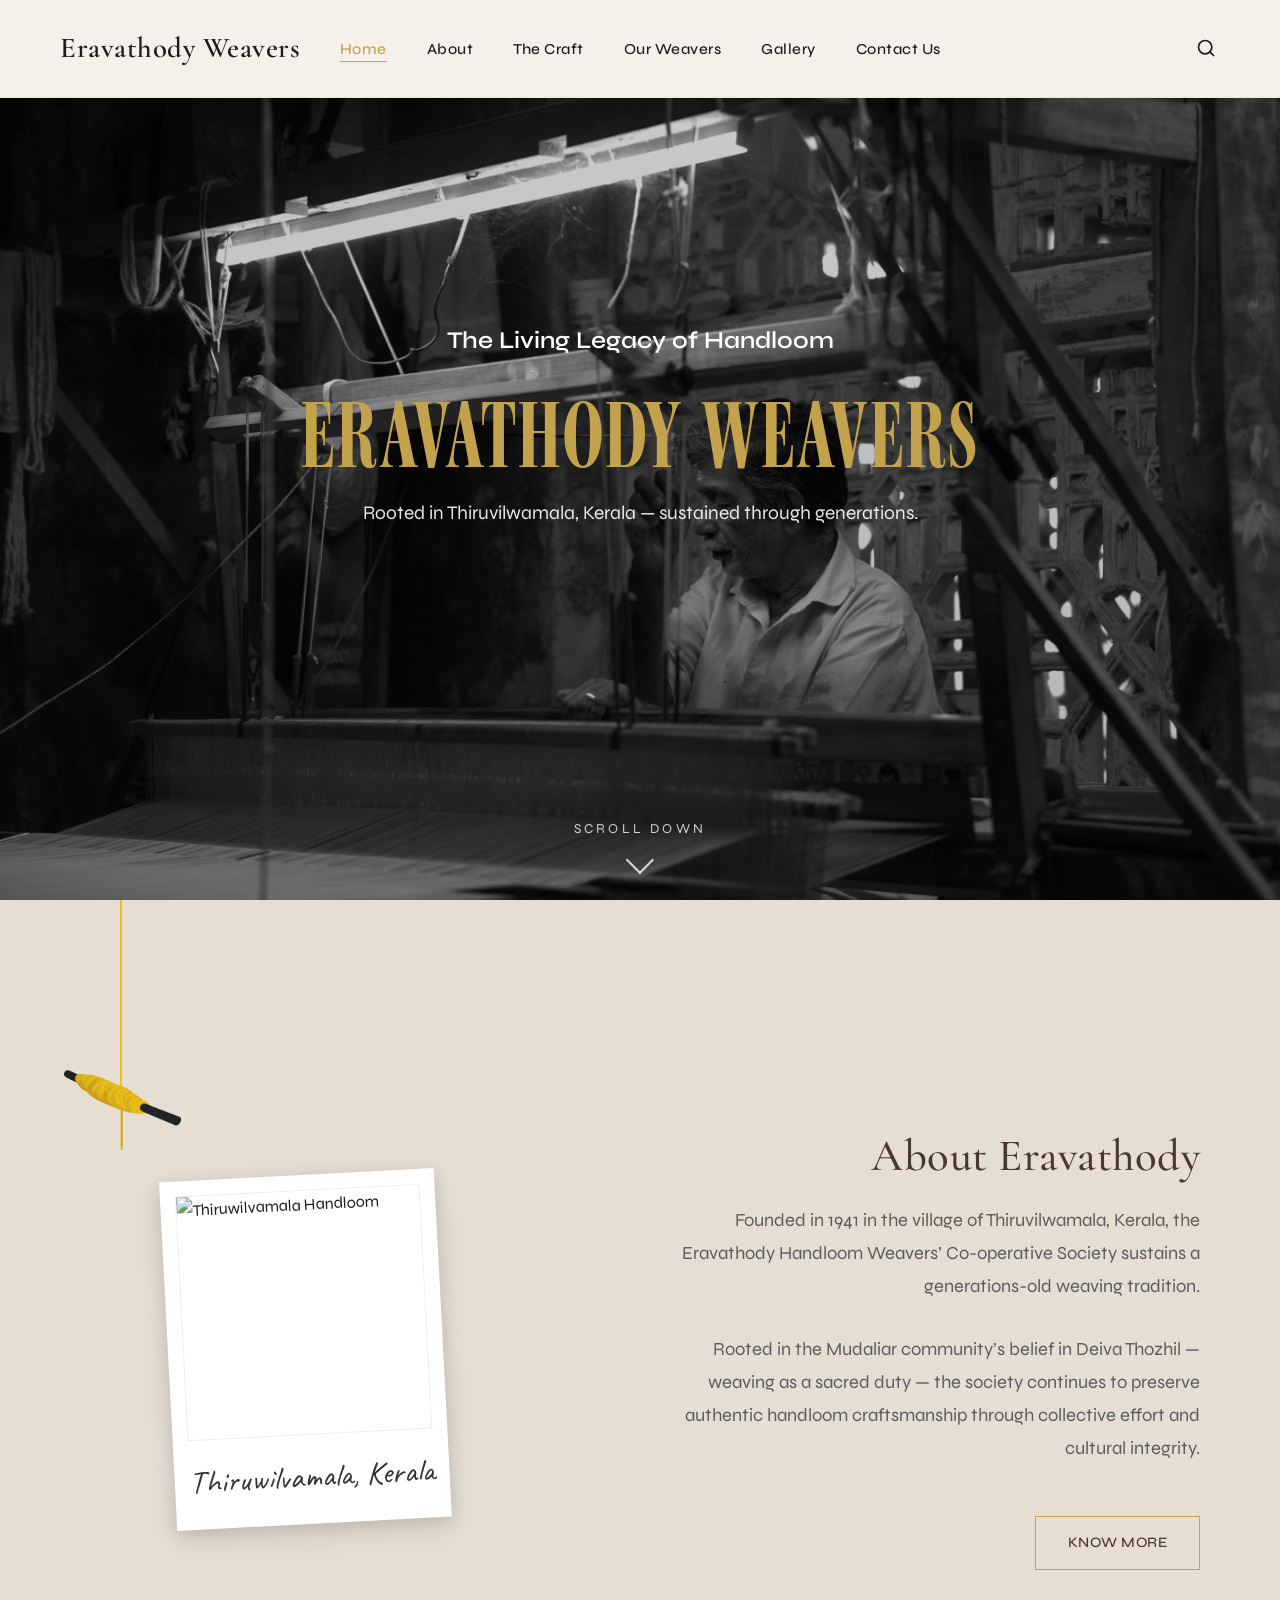
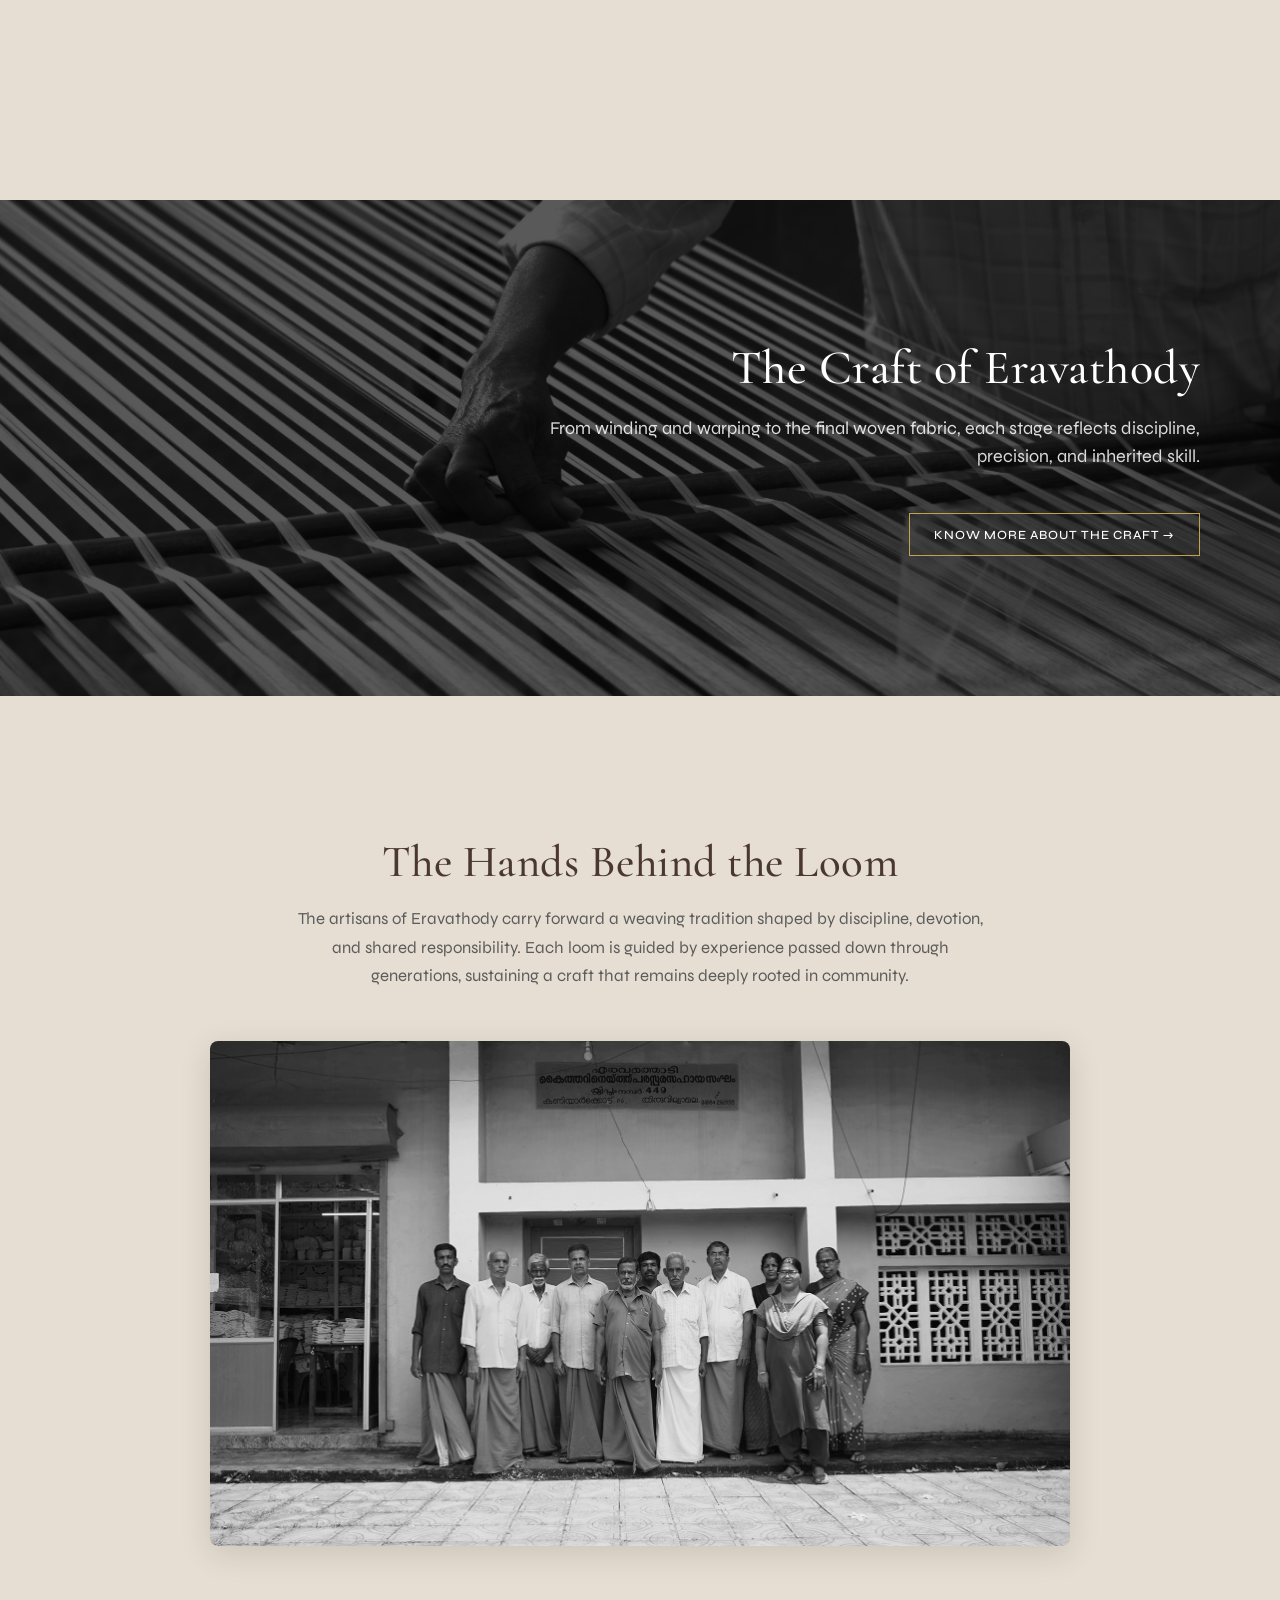
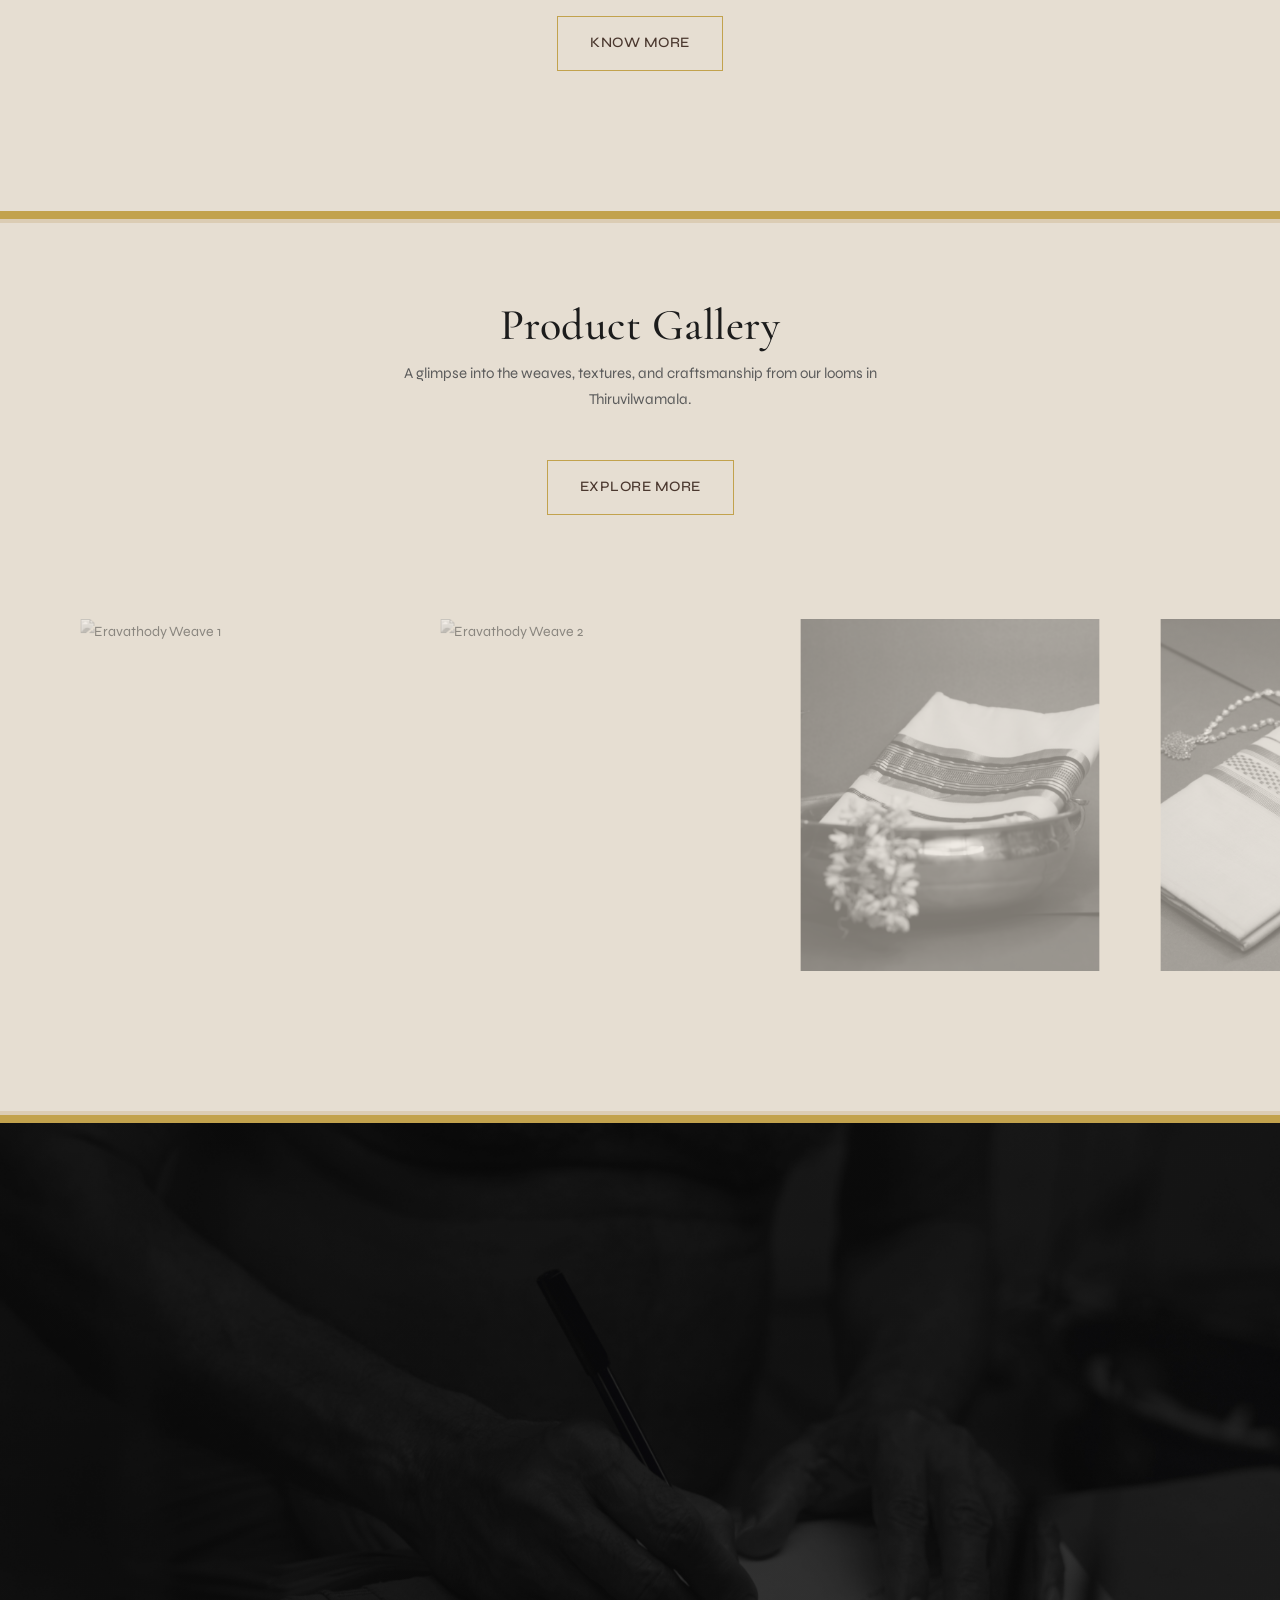
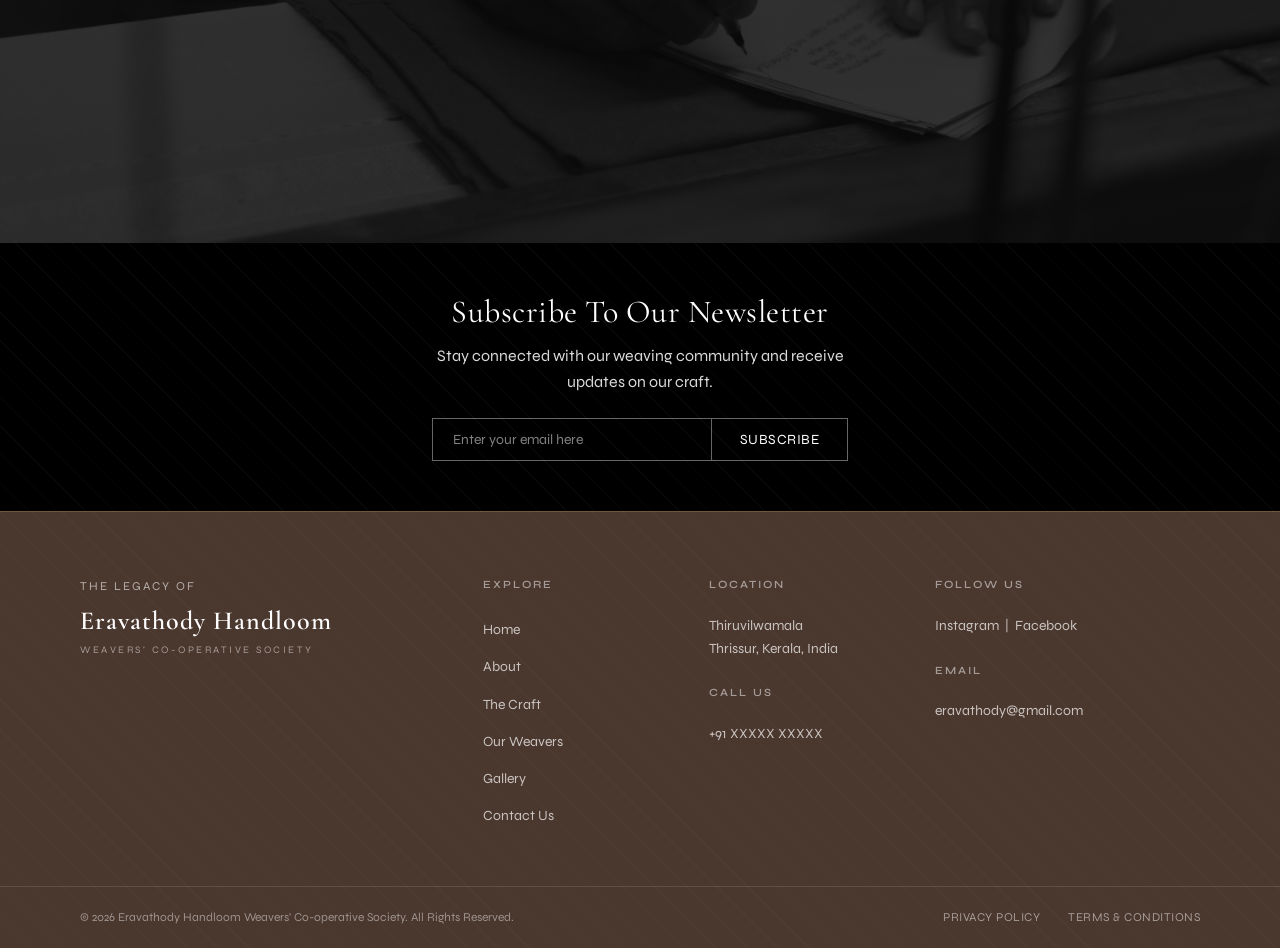
==== index.html @ 54dd76b6 "Initialize project" ====
<!DOCTYPE html>
<html lang="en">

<head>
    <meta charset="UTF-8">
    <meta name="viewport" content="width=device-width, initial-scale=1.0">
    <title>Eravathody Handloom Weavers - Kerala</title>
    <link rel="icon" type="image/x-icon" href="Asset 1.ico">
    <!-- Google Fonts for Editorial Aesthetic -->
    <link rel="preconnect" href="https://fonts.googleapis.com">
    <link rel="preconnect" href="https://fonts.gstatic.com" crossorigin>
    <link
        href="https://fonts.googleapis.com/css2?family=Caveat:wght@400..700&family=Cormorant+Garamond:ital,wght@0,500;0,600;1,500&family=Syne:wght@400;500;600&display=swap"
        rel="stylesheet">

    <!-- Swiper CSS -->
    <link rel="stylesheet" href="https://cdn.jsdelivr.net/npm/swiper@11/swiper-bundle.min.css" />

    <!-- Link external CSS -->
    <link rel="stylesheet" href="style.css">
</head>

<body>

    <!-- Navigation Bar -->
    <header class="header">
        <!-- Navigation Bar click logo to home page -->
        <div class="logo">
            <a href="#home">Eravathody Weavers</a>
        </div>
        <!-- Navigation Bar links -->
        <nav class="nav-menu">
            <ul class="nav-links">
                <li><a href="#home" class="active">Home</a></li>
                <li><a href="#about">About</a></li>
                <li><a href="#craft">The Craft</a></li>
                <li><a href="#weavers">Our Weavers</a></li>
                <li><a href="#gallery">Gallery</a></li>
                <li><a href="#contact">Contact Us</a></li>
            </ul>
        </nav>
        <div class="header__search">
            <div class="header__search-bar">
                <input type="text" class="header__search-input" placeholder="Search...">
            </div>
            <button class="search-toggle" aria-label="Toggle Search">
                <svg xmlns="http://www.w3.org/2000/svg" width="20" height="20" viewBox="0 0 24 24" fill="none"
                    stroke="currentColor" stroke-width="2" stroke-linecap="round" stroke-linejoin="round">
                    <circle cx="11" cy="11" r="8"></circle>
                    <line x1="21" y1="21" x2="16.65" y2="16.65"></line>
                </svg>
            </button>
        </div>
    </header>

    <main>
        <!-- Hero Banner: Brand Introduction and Core Identity -->
        <section id="home" class="hero section-padding">
            <div class="container fade-in">
                <div class="hero__text text-center">
                    <p class="hero__subtitle">The Living Legacy of Handloom</p>
                    <h1 class="hero__title">ERAVATHODY WEAVERS</h1>
                    <p class="hero__description">Rooted in Thiruvilwamala, Kerala — sustained through generations.</p>
                </div>
            </div>
            <div class="hero__swipe-indicator">
                <span class="hero__swipe-text">SCROLL DOWN</span>
                <div class="hero__swipe-arrow"></div>
            </div>
        </section>

        <!-- About Us Section -->
        <section id="about" class="about section-padding bg-light">
            <!-- Top corner decorative element -->
            <div class="about__decorative">
                <img src="gold.png" alt="Decorative element">
            </div>
            <!-- Polaroid image -->
            <div class="container fade-in about__grid">
                <div class="about__image-column">
                    <div class="about__polaroid">
                        <img src="pic2.jpg" alt="Thiruwilvamala Handloom">
                        <p class="about__polaroid-caption">Thiruwilvamala, Kerala</p>
                    </div>
                </div>
                <!-- About text -->
                <div class="about__text-column">
                    <h2>About Eravathody</h2>
                    <p class="about__description">
                        Founded in 1941 in the village of Thiruvilwamala, Kerala, the Eravathody Handloom Weavers’
                        Co-operative Society sustains a generations-old weaving tradition.
                    </p>
                    <p class="about__description">
                        Rooted in the Mudaliar community’s belief in Deiva Thozhil — weaving as a sacred duty — the
                        society
                        continues to preserve authentic handloom craftsmanship through collective effort and cultural
                        integrity.
                    </p>
                    <a href="#about-more" class="btn btn-outline">Know More</a>
                </div>
            </div>
        </section>

        <!-- ===== Know more about the craft ===== -->
        <section class="craft-banner section-padding">
            <div class="craft-banner-overlay"></div>
            <div class="container fade-in">
                <div class="craft-banner-content">
                    <h2 class="craft-banner-title">The Craft of Eravathody</h2>
                    <p class="craft-banner-desc">
                        From winding and warping to the final woven fabric, each stage reflects discipline, precision,
                        and inherited skill.
                    </p>
                    <!--Button-->
                    <a href="#craft" class="btn btn-outline craft-banner-btn">Know More About the Craft &rarr;</a>
                </div>
            </div>
        </section>

        <!-- Meet the Artisans -->
        <section id="weavers" class="artisan-section section-padding">
            <div class="container fade-in text-center">
                <h2 class="artisan-title">The Hands Behind the Loom</h2>
                <p class="artisan-subtext">The artisans of Eravathody carry forward a weaving tradition shaped by
                    discipline, devotion, and shared responsibility.
                    Each loom is guided by experience passed down through generations, sustaining a craft that remains
                    deeply rooted in community.</p>
                <div class="artisan-photo-wrapper">
                    <img src="eravathody gang.png" alt="Eravathody Weavers Group" class="artisan-photo">
                </div>
                <a href="#weavers-page" class="btn btn-outline artisan-btn">Know More</a>
            </div>
        </section>

        <!-- ===== PRODUCT GALLERY SECTION ===== -->
        <section class="gallery">
            <div class="gallery__header">
                <h2 class="gallery__heading">Product Gallery</h2>
                <p class="gallery__subheading">A glimpse into the weaves, textures, and craftsmanship from our looms in
                    Thiruvilwamala.</p>
                <a href="#" class="btn btn-outline gallery__explore-btn">Explore More</a>
            </div>
            <!-- Images list -->
            <div class="gallery__track" id="galleryTrack">
                <div class="gallery__item">
                    <img src="untitled folder/DSC00782.jpg" alt="Eravathody Weave 1">
                </div>
                <div class="gallery__item">
                    <img src="untitled folder/DSC00786.jpg" alt="Eravathody Weave 2">
                </div>
                <div class="gallery__item">
                    <img src="untitled folder/DSC02269.jpg" alt="Eravathody Weave 3">
                </div>
                <div class="gallery__item">
                    <img src="untitled folder/DSC02353.jpg" alt="Eravathody Weave 4">
                </div>
                <div class="gallery__item">
                    <img src="untitled folder/DSC02393.jpg" alt="Eravathody Weave 5">
                </div>
                <div class="gallery__item">
                    <img src="untitled folder/DSC02912.jpg" alt="Eravathody Weave 6">
                </div>
                <div class="gallery__item">
                    <img src="untitled folder/DSC02944.jpg" alt="Eravathody Weave 7">
                </div>
                <div class="gallery__item">
                    <img src="untitled folder/DSC03002.jpg" alt="Eravathody Weave 8">
                </div>
                <div class="gallery__item">
                    <img src="untitled folder/_MG_9878.jpg" alt="Eravathody Weave 9">
                </div>
                <div class="gallery__item">
                    <img src="untitled folder/_MG_9883.jpg" alt="Eravathody Weave 10">
                </div>
                <div class="gallery__item">
                    <img src="untitled folder/_MG_9919.jpg" alt="Eravathody Weave 11">
                </div>
            </div>
        </section>

        <!-- Main Contact Information Banner -->
        <section id="contact" class="contact-banner">
            <div class="contact-banner__content fade-in">
                <h2 class="contact-banner__heading">Write to Us</h2>
                <div class="contact-banner__info">
                    <h4 class="small-uppercase">Visit Us</h4>
                    <p class="contact-banner__label"><strong>Office Address</strong></p>
                    <p class="contact-banner__text">Eravathody Handloom Weavers Co-operative Society
                        Ltd.,<br>Thiruvilwamala,
                        Thrissur District, Kerala, India</p>
                    <p class="contact-banner__label"><strong>Office Time</strong></p>
                    <p class="contact-banner__text">Monday – Saturday 9am – 5pm, Sunday Closed</p>
                </div>
                <!--Button-->
                <button id="openContactModel" class="btn btn-outline"
                    style="color: #fff; border-color: var(--accent-gold); margin-top: 20px;">Contact Us</button>
            </div>
        </section>

        <!-- Newsletter Subscription Area -->
        <section class="newsletter">
            <div class="newsletter__content">
                <h2 class="newsletter__title">Subscribe To Our Newsletter</h2>
                <p class="newsletter__desc">Stay connected with our weaving community and receive updates on our craft.
                </p>
                <div class="newsletter__form">
                    <input type="email" class="newsletter__input" placeholder="Enter your email here">
                    <button class="newsletter__btn">Subscribe</button>
                </div>
            </div>
        </section>

        <!-- Contact Us when button is clicked -->
        <div id="contactModel" class="model">
            <div class="model__content">
                <button id="closeContactModel" class="model__close-btn" aria-label="Close model">&times;</button>
                <div class="model__card contact-form-card">
                    <h3 class="contact-form-card__heading">Write to Us</h3>

                    <!--Form-->
                    <form class="form">

                        <!-- User Inputs: First, Middle, and Last Name -->
                        <div class="form__row form__row--three-col">
                            <div class="form__group">
                                <input type="text" id="firstName" placeholder="First Name" required
                                    oninput="this.value=this.value.toUpperCase()">
                            </div>
                            <div class="form__group">
                                <input type="text" id="middleName" placeholder="Middle Name"
                                    oninput="this.value=this.value.toUpperCase()">
                            </div>
                            <div class="form__group">
                                <input type="text" id="lastName" placeholder="Last Name" required
                                    oninput="this.value=this.value.toUpperCase()">
                            </div>
                        </div>

                        <!-- User Contact Details: Telephone and Email Verification -->
                        <div class="form__row form__row--two-col">
                            <div class="form__group">
                                <input type="tel" id="phone" placeholder="Contact Number" maxlength="10"
                                    pattern="[0-9]{10}" inputmode="numeric"
                                    oninput="this.value=this.value.replace(/[^0-9]/g,'').slice(0,10)">
                            </div>
                            <div class="form__group">
                                <input type="email" id="email" placeholder="Email ID" required>
                            </div>
                        </div>

                        <!-- Gender Selection -->
                        <div class="form__row form__row--two-col">
                            <div class="form__group">
                                <select id="gender" class="form__select">
                                    <option value="" disabled selected>Gender (optional)</option>
                                    <option value="male">Male</option>
                                    <option value="female">Female</option>
                                    <option value="other">Other</option>
                                    <option value="prefer-not">Prefer not to say</option>
                                </select>
                            </div>
                            <!-- Regional District -->
                            <div class="form__group">
                                <select id="state" class="form__select" required>
                                    <option value="" disabled selected>District</option>
                                    <option>Thiruvananthapuram</option>
                                    <option>Kollam</option>
                                    <option>Pathanamthitta</option>
                                    <option>Alappuzha</option>
                                    <option>Kottayam</option>
                                    <option>Idukki</option>
                                    <option>Ernakulam</option>
                                    <option>Thrissur</option>
                                    <option>Palakkad</option>
                                    <option>Malappuram</option>
                                    <option>Kozhikode</option>
                                    <option>Wayanad</option>
                                    <option>Kannur</option>
                                    <option>Kasaragod</option>
                                </select>
                            </div>
                        </div>

                        <!-- User Date of Birth Input -->
                        <div class="form__row">
                            <div class="form__group form__group--full-width">
                                <input type="date" id="dob" class="form__date" placeholder="Date of Birth">
                            </div>
                        </div>

                        <!-- User Inquiry Message Textarea -->
                        <div class="form__row">
                            <div class="form__group form__group--full-width">
                                <textarea id="message" class="form__textarea" placeholder="Type message"
                                    rows="4"></textarea>
                            </div>
                        </div>

                        <!-- Form Submission Action -->
                        <div class="form__row">
                            <button type="submit" class="form__submit-btn">Submit</button>
                        </div>

                    </form>
                </div>
            </div>
        </div>

    </main>

    <!-- Site Footer: Secondary Navigation, Address, and Legal Elements -->
    <footer class="footer">
        <div class="footer__top">
            <!-- Brand Column -->
            <div class="footer__brand">
                <p class="footer__tagline">The Legacy of</p>
                <h2 class="footer__logo">Eravathody Handloom</h2>
                <p class="footer__sub">WEAVERS' CO-OPERATIVE SOCIETY</p>
            </div>

            <!-- Explore Column -->
            <div class="footer__column">
                <h4 class="footer__title">Explore</h4>
                <ul class="footer__links">
                    <li><a href="#">Home</a></li>
                    <li><a href="#about">About</a></li>
                    <li><a href="#craft">The Craft</a></li>
                    <li><a href="#weavers">Our Weavers</a></li>
                    <li><a href="#">Gallery</a></li>
                    <li><a href="#contact">Contact Us</a></li>
                </ul>
            </div>

            <!-- Location Column -->
            <div class="footer__column">
                <h4 class="footer__title">Location</h4>
                <p class="footer__text">Thiruvilwamala<br>Thrissur, Kerala, India</p>

                <h4 class="footer__title" style="margin-top: 24px;">Call Us</h4>
                <p class="footer__text">+91 XXXXX XXXXX</p>
            </div>

            <!-- Follow / Email Column -->
            <div class="footer__column">
                <h4 class="footer__title">Follow Us</h4>
                <p class="footer__text">Instagram &nbsp;|&nbsp; Facebook</p>

                <h4 class="footer__title" style="margin-top: 24px;">Email</h4>
                <p class="footer__text">eravathody@gmail.com</p>
            </div>
        </div>

        <!-- Bottom Bar -->
        <div class="footer__bottom">
            <p class="footer__copy">&copy; 2026 Eravathody Handloom Weavers' Co-operative Society. All Rights Reserved.
            </p>
            <div class="footer__bottom-links">
                <a href="#">Privacy Policy</a>
                <a href="#">Terms &amp; Conditions</a>
            </div>
        </div>
    </footer>

    <!-- Link external JS -->
    <!-- Swiper JS -->
    <script src="https://cdn.jsdelivr.net/npm/swiper@11/swiper-bundle.min.js"></script>

    <!-- Link external JS -->
    <script src="script.js"></script>
</body>

</html>
---- style.css ----
/* 1. CORE VARIABLES & FONTS */
@font-face {
    font-family: 'MenckenStdHead';
    src: url('font1.otf') format('opentype');
    font-weight: bold;
    font-style: normal;
}


* {
    margin: 0;
    padding: 0;
    box-sizing: border-box;
}

/* Default theme */
body {
    background-color: #F4F1EA;
    color: #1C1C1C;
    font-family: 'Syne', sans-serif;
    font-weight: 400;
    line-height: 1.7;
    /* Comfortable reading width */
    -webkit-font-smoothing: antialiased;
}

.container {
    max-width: 1200px;
    margin: 0 auto;
    padding: 0 40px;
}

.section-padding {
    padding: 140px 0;
}

.bg-light {
    background-color: #E6DED2;
}

.text-center {
    text-align: center;
}

/* =========================================
   2. GLOBAL STYLES & TYPOGRAPHY
   ========================================= */
h1,
h2,
h3 {
    font-family: 'Cormorant Garamond', serif;
    color: #1C1C1C;
    font-weight: 500;
    line-height: 1.2;
}

h2 {
    margin-bottom: 30px;
    font-size: 44.8px;
    letter-spacing: 0.5px;
    color: #4A372E;
}

p {
    margin-bottom: 24px;
    font-size: 16.8px;
    color: #5C5C5C;
    max-width: 700px;
    margin-left: auto;
    margin-right: auto;
    font-weight: 400;
}

/* 3. NAVIGATION HEADER (.header) */
.header {
    display: grid;
    grid-template-columns: 1fr auto 1fr;
    align-items: center;
    padding: 24px 60px;
    background-color: #F4F1EA;
    /* FIX THE NAVBAR ON TOP */
    position: fixed;
    top: 0;
    width: 100%;
    z-index: 1000;
    border-bottom: 1px solid rgba(28, 28, 28, 0.05);
    /* Minimal separator instead of shadow */
}

/* Brand Logo Container */
.logo {
    flex: 1;
    display: flex;
    justify-content: flex-start;
}

.logo a {
    text-decoration: none;
    font-family: 'Cormorant Garamond', serif;
    font-size: 28.8px;
    font-weight: 600;
    color: #1C1C1C;
    letter-spacing: 0.5px;
}

/* Navigation Menu Links container */
.nav-menu {
    display: flex;
    justify-content: center;
}

.nav-links {
    list-style: none;
    display: flex;
    gap: 40px;
}

/* Search Container and Interactions */
.header__search {
    display: flex;
    justify-content: flex-end;
    align-items: center;
    gap: 12px;
}

.search-toggle {
    background: none;
    border: none;
    color: #1C1C1C;
    cursor: pointer;
    display: flex;
    align-items: center;
    justify-content: center;
    transition: color 0.3s ease;
    padding: 4px;
}

.search-toggle:hover {
    color: #C2A24D;
}

.header__search-bar {
    width: 0;
    opacity: 0;
    overflow: hidden;
    transition: all 0.3s ease;
    display: flex;
    align-items: center;
}

.header__search-bar.active {
    width: 200px;
    opacity: 1;
}

.header__search-input {
    width: 100%;
    padding: 8px 12px;
    border: none;
    border-bottom: 1px solid #C2A24D;
    background: transparent;
    font-family: 'Syne', sans-serif;
    font-size: 14px;
    color: #1C1C1C;
    outline: none;
}

.header__search-input::placeholder {
    color: #5C5C5C;
    opacity: 0.6;
}

.nav-links a {
    text-decoration: none;
    font-family: 'Syne', sans-serif;
    color: #1C1C1C;
    font-size: 15.2px;
    font-weight: 500;
    letter-spacing: 0.5px;
    transition: color 0.3s ease;
    position: relative;
}

/*WHEN HOVERING THRU THE LINKS THE LINE SHOULD BE IN THE MIDDLE*/
.nav-links a::after {
    content: '';
    position: absolute;
    bottom: -4px;
    left: 0;
    width: 0%;
    height: 1px;
    background-color: #C2A24D;
    transition: width 0.3s ease;
}

/* HOVER THRU LINKS IN NAVBAR CHANGES COLOUR */
.nav-links a:hover,
.nav-links a.active {
    color: #C2A24D;
    /* active highlighting */
}

.nav-links a:hover::after,
.nav-links a.active::after {
    width: 100%;
}

/* 4. HERO BANNER SECTION (#home) */
.hero {
    min-height: 100vh;
    /* Full viewport height */
    display: flex;
    flex-direction: column;
    justify-content: center;
    align-items: center;
    padding-top: 80px;
    /* Account for navbar slightly */
    position: relative;
    background: linear-gradient(rgba(0, 0, 0, 0.2), rgba(0, 0, 0, 0.3)), url('hero.jpg') no-repeat center center/cover;
}

.hero__text {
    width: 100%;
    margin: 0 auto;
    position: relative;
    z-index: 2;
    display: flex;
    flex-direction: column;
    align-items: center;
}

.hero__subtitle {
    font-family: 'Syne', sans-serif;
    font-size: 24px;
    margin-top: 10px;
    margin-bottom: 10px;
    /* Reduced further to pull the title closer */
    color: #ffffff;
    font-weight: 600;
}

.hero__title {
    font-family: 'MenckenStdHead', serif;
    font-size: 96px;
    /* Increased from 4.5rem */
    /* Large imposing text */
    font-weight: bold;
    margin-bottom: 20px;
    line-height: 1.1;
    color: #C2A24D;
    /* Changed from #ffffff */
    text-transform: uppercase;
    letter-spacing: 2px;
}

.hero__description {
    font-family: 'Syne', sans-serif;
    font-size: 19.2px;
    color: rgba(255, 255, 255, 0.9);
    line-height: 1.6;
    max-width: 700px;
    margin: 0 auto;
    font-weight: 400;
}

/* Scroll Cue Indicator Animation */
.hero__swipe-indicator {
    position: absolute;
    bottom: 30px;
    /* Aligned nicely at the bottom */
    left: 50%;
    transform: translateX(-50%);
    display: flex;
    flex-direction: column;
    align-items: center;
    color: #ffffff;
    opacity: 0.8;
    z-index: 10;
    /* Ensure it stays above other things */
    cursor: pointer;
}

.hero__swipe-text {
    font-family: 'Syne', sans-serif;
    font-size: 13.6px;
    letter-spacing: 3.2px;
    margin-bottom: 10px;
    text-transform: uppercase;
}

.hero__swipe-arrow {
    width: 20px;
    height: 20px;
    border-right: 2px solid #ffffff;
    border-bottom: 2px solid #ffffff;
    transform: rotate(45deg);
    animation: bounce 2s infinite;
}

@keyframes bounce {

    0%,
    20%,
    50%,
    80%,
    100% {
        transform: translateY(0) rotate(45deg);
    }

    40% {
        transform: translateY(-10px) rotate(45deg);
    }

    60% {
        transform: translateY(-5px) rotate(45deg);
    }
}

/* 5. ABOUT SECTION (.about) */
.about {
    min-height: 100vh;
    /* Full viewport height */
    /* Full page */
    display: flex;
    justify-content: center;
    align-items: center;
    background-color: #E6DED2;
    /* ensures it looks slightly distinct */
    position: relative;
    overflow: hidden;
    /* To prevent any overflow from absolute elements */
}

/* Aesthetic Floating Asset Layer */
.about__decorative {
    position: absolute;
    top: 0;
    left: 5%;
    /* Slightly right of the far left edge */
    z-index: 5;
}

.about__decorative img {
    height: 250px;
    /* Adjust height based on the image proportion */
    width: auto;
    object-fit: contain;
}

.about__grid {
    display: grid;
    grid-template-columns: 1fr 1fr;
    gap: 60px;
    align-items: center;
}

.about__image-column {
    display: flex;
    justify-content: center;
    position: relative;
    right: 40px;
    /* Shifts the polaroid container to the left */
}

.about__polaroid {
    background: #fff;
    padding: 15px 15px 50px 15px;
    box-shadow: 0 4px 15px rgba(0, 0, 0, 0.1), 0 10px 30px rgba(0, 0, 0, 0.1);
    transform: rotate(-3deg);
    transition: transform 0.3s ease;
    max-width: 400px;
    display: inline-block;
}



.about__polaroid img {
    width: 100%;
    height: auto;
    display: block;
    aspect-ratio: 1/1;
    object-fit: cover;
    border: 1px solid #eee;
}

.about__polaroid-caption {
    font-family: 'Caveat', cursive;
    font-size: 32px;
    color: #333;
    text-align: center;
    margin-top: 15px;
    /* Spacing below image */
    margin-bottom: -30px;
    /* Pull it slightly up towards the bottom padding edge */
}

.about__text-column {
    text-align: right;
    /* Right align the section text */
    display: flex;
    flex-direction: column;
    align-items: flex-end;
    /* right-align children like the button */
}

.about__text-column h2 {
    margin-bottom: 20px;
}

.about__description {
    font-size: 18.4px;
    line-height: 1.8;
    max-width: 1000px;
    margin: 0 0 30px 0;
    /* Removing auto side margins for right alignment */
    color: #5C5C5C;
}

/* 6. CRAFT BANNER SECTION (.craft-banner) */
.craft-banner {
    min-height: 480px;
    height: auto;
    position: relative;
    background: url('banner1.jpg') no-repeat center center / cover;
    display: flex;
    align-items: center;
    justify-content: center;
    overflow: hidden;
}

/* Banner Legibility Overlay Gradient */
.craft-banner-overlay {
    position: absolute;
    top: 0;
    left: 0;
    width: 100%;
    height: 100%;
    background: rgba(0, 0, 0, 0.65);
    /* Darker single-color overlay across the whole banner */
    z-index: 1;
}

.craft-banner .container {
    position: relative;
    z-index: 2;
    width: 100%;
    max-width: 100%;
    /* Removes max-width limit to push fully to the right */
    padding-right: 80px;
    /* Provides breathing room away from the absolute edge */
}

.craft-banner-content {
    max-width: 700px;
    margin-left: auto;
    margin-right: 0;
    text-align: right;
}

.craft-banner-title {
    font-family: 'Cormorant Garamond', serif;
    font-size: 48px;
    color: #ffffff;
    margin-bottom: 16px;
    font-weight: 500;
}

.craft-banner-desc {
    font-family: 'Syne', sans-serif;
    font-size: 18px;
    color: rgba(255, 255, 255, 0.85);
    line-height: 1.6;
    margin-bottom: 32px;
    font-weight: 400;
}

.btn.craft-banner-btn {
    border: 1px solid #C2A24D;
    color: #ffffff;
    padding: 10px 24px;
    font-size: 12.5px;
    letter-spacing: 0.8px;
    margin-top: 10px;
}

.btn.craft-banner-btn:hover {
    background-color: #C2A24D;
    color: #000000;
}

/* button; Know more about craft */
.btn {
    display: inline-block;
    padding: 14px 32px;
    background-color: #4A372E;
    color: #F4F1EA;
    font-family: 'Syne', sans-serif;
    font-weight: 500;
    font-size: 14.4px;
    /* 0.9rem */
    letter-spacing: 0.5px;
    text-transform: uppercase;
    text-decoration: none;
    border: 1px solid #4A372E;
    transition: all 0.3s ease;
    cursor: pointer;
    margin-top: 20px;
}

.btn:hover {
    background-color: #C2A24D;
    color: #F4F1EA;
    border-color: #C2A24D;
}

.btn-outline {
    background-color: transparent;
    color: #4A372E;
    border: 1px solid #C2A24D;
}

.btn-outline:hover {
    background-color: #C2A24D;
    color: #F4F1EA;
}

/* 7. ARTISAN SHOWCASE SECTION (.artisan-section) */
.artisan-section {
    background-color: #E6DED2;
    display: flex;
    justify-content: center;
    align-items: center;
}

.artisan-section .container {
    display: flex;
    flex-direction: column;
    align-items: center;
    text-align: center;
}

.artisan-title {
    font-family: 'Cormorant Garamond', serif;
    font-size: 44.8px;
    color: #4A372E;
    margin-bottom: 15px;
}

.artisan-subtext {
    font-family: 'Syne', sans-serif;
    font-size: 16.8px;
    color: #5C5C5C;
    margin-bottom: 50px;
}

.artisan-photo-wrapper {
    display: inline-block;
    max-width: 860px;
    width: 100%;
    margin: 0 auto 60px auto;
    overflow: hidden;
    border-radius: 8px;
    box-shadow: 0 8px 32px rgba(0, 0, 0, 0.12);
}

.artisan-photo {
    width: 100%;
    height: auto;
    display: block;
    object-fit: cover;
}

.artisan-btn {
    margin-top: 10px;
}

/* 8. PRODUCT GALLERY SECTION (.gallery) */
.gallery {
    background-color: #E6DED2;
    padding: 80px 0;
    position: relative;
    /* Kasavu: double gold stripe on top and bottom */
    border-top: 8px solid #C2A24D;
    border-bottom: 8px solid #C2A24D;
    box-shadow:
        inset 0 4px 0 0 rgba(185, 148, 90, 0.25),
        inset 0 -4px 0 0 rgba(185, 148, 90, 0.25);
}

.gallery__header {
    width: 100%;
    padding: 0 60px 40px;
    text-align: center;
    display: flex;
    flex-direction: column;
    align-items: center;
}

.gallery__heading {
    font-family: 'Cormorant Garamond', serif;
    font-size: 44px;
    font-weight: 500;
    color: #1C1C1C;
    margin-bottom: 10px;
}

.gallery__subheading {
    font-family: 'Syne', sans-serif;
    font-size: 15px;
    color: #5C5C5C;
    max-width: 480px;
    line-height: 1.7;
    margin-left: auto;
    margin-right: auto;
    text-align: center;
}

.gallery__explore-btn {
    display: inline-block;
    margin-top: 24px;
}

/* Horizontal scrollable track */
.gallery__track {
    display: flex;
    align-items: center;
    gap: 20px;
    overflow-x: scroll;
    cursor: grab;
    padding: 40px 60px;
    /* Hide scrollbar */
    -ms-overflow-style: none;
    scrollbar-width: none;
}

.gallery__track::-webkit-scrollbar {
    display: none;
}

.gallery__track:active {
    cursor: grabbing;
}

/* Individual photo card */
.gallery__item {
    flex: 0 0 340px;
    height: 400px;
    scroll-snap-align: center;
    overflow: hidden;
    filter: grayscale(100%);
    opacity: 0.45;
    transform: scale(0.88);
    transition: filter 0.4s ease, opacity 0.4s ease, transform 0.4s ease;
}

.gallery__item img {
    width: 100%;
    height: 100%;
    object-fit: cover;
    display: block;
    pointer-events: none;
}

/* Hovered item — pops into full colour and full size */
.gallery__item:hover {
    filter: grayscale(0%);
    opacity: 1;
    transform: scale(1);
}

/* 9. NEWSLETTER SUBSCRIPTION (.newsletter) */
.newsletter {
    background-color: #000000;
    /* Black */
    display: flex;
    align-items: center;
    justify-content: center;
    flex-direction: column;
    text-align: center;
    padding: 50px 80px;
    position: relative;
    overflow: hidden;
}

/* Subtle diamond pattern overlay */
.newsletter::before {
    content: '';
    position: absolute;
    top: 0;
    left: 0;
    width: 100%;
    height: 100%;
    background-image: repeating-linear-gradient(45deg,
            rgba(255, 255, 255, 0.03) 0px,
            rgba(255, 255, 255, 0.03) 1px,
            transparent 1px,
            transparent 20px);
    pointer-events: none;
}

.newsletter__content {
    max-width: 450px;
    z-index: 1;
    display: flex;
    flex-direction: column;
    align-items: center;
    text-align: center;
    width: 100%;
}

.newsletter__title {
    font-family: 'Cormorant Garamond', serif;
    font-size: 32px;
    color: #ffffff;
    margin-bottom: 12px;
    font-weight: 400;
    text-align: center;
    width: 100%;
}

.newsletter__desc {
    font-family: 'Syne', sans-serif;
    font-size: 16px;
    color: rgba(255, 255, 255, 0.85);
    line-height: 1.6;
    margin-bottom: 24px;
    max-width: 480px;
    margin-left: auto;
    margin-right: auto;
    text-align: center;
}

.newsletter__form {
    display: flex;
    gap: 0;
    align-items: center;
}

.newsletter__input {
    padding: 12px 20px;
    width: 280px;
    border: 1px solid rgba(255, 255, 255, 0.4);
    background: transparent;
    color: #ffffff;
    font-family: 'Syne', sans-serif;
    font-size: 14px;
    outline: none;
}

.newsletter__input::placeholder {
    color: rgba(255, 255, 255, 0.5);
}

.newsletter__btn {
    padding: 12px 28px;
    background: transparent;
    border: 1px solid rgba(255, 255, 255, 0.4);
    border-left: none;
    color: #ffffff;
    font-family: 'Syne', sans-serif;
    font-size: 14px;
    letter-spacing: 0.5px;
    cursor: pointer;
    transition: background-color 0.3s ease, color 0.3s ease;
    text-transform: uppercase;
}

.newsletter__btn:hover {
    background-color: #C2A24D;
    border-color: #C2A24D;
    color: #fff;
}


/* 10. CONTACT INFO BANNER (#contact) */
.contact-banner {
    min-height: 80vh;
    display: flex;
    justify-content: flex-start;
    align-items: center;
    background: linear-gradient(rgba(0, 0, 0, 0.3), rgba(0, 0, 0, 0.3)), url('write.jpg') no-repeat center center / cover;
    padding: 80px 10%;
    /* 10% pads it nicely away from the left border */
    color: #ffffff;
    position: relative;
    text-align: left;
}

.contact-banner__content {
    max-width: 600px;
    margin: 0;
    /* Removing auto margin so it tracks left */
}

.contact-banner__heading {
    font-family: 'Cormorant Garamond', serif;
    font-size: 56px;
    color: #ffffff;
    font-weight: 500;
    line-height: 1.2;
    margin-bottom: 40px;
}

.contact-banner__info .small-uppercase {
    font-family: 'Syne', sans-serif;
    font-size: 14px;
    text-transform: uppercase;
    letter-spacing: 2px;
    color: #C2A24D;
    margin-bottom: 24px;
}

.contact-banner__label {
    font-size: 15px;
    font-weight: 600;
    color: #ffffff;
    margin-bottom: 8px;
}

.contact-banner__text {
    font-size: 15px;
    color: rgba(255, 255, 255, 0.85);
    margin-bottom: 24px;
    line-height: 1.6;
}

/* Overlay Restyling for Form */
.model {
    position: fixed;
    top: 0;
    left: 0;
    width: 100%;
    height: 100%;
    background: rgba(0, 0, 0, 0.8);
    display: flex;
    justify-content: center;
    align-items: center;
    z-index: 2000;
    opacity: 0;
    pointer-events: none;
    transition: opacity 0.3s ease;
    backdrop-filter: blur(5px);
}

.model.active {
    opacity: 1;
    pointer-events: auto;
}

.model__content {
    position: relative;
    transform: translateY(20px);
    transition: transform 0.3s ease;
    width: 100%;
    max-width: 560px;
}

.model.active .model__content {
    transform: translateY(0);
}

.model__close-btn {
    position: absolute;
    top: -40px;
    right: 0;
    background: transparent;
    border: none;
    color: #ffffff;
    font-size: 32px;
    cursor: pointer;
    transition: color 0.3s ease;
}

.model__close-btn:hover {
    color: #C2A24D;
}

.contact-form-card.model__card {
    background: #ffffff;
    padding: 50px 40px;
    width: 100%;
    box-shadow: 0 15px 50px rgba(0, 0, 0, 0.2);
    border-radius: 4px;
    /* Slight subtle rounding for model */
    max-height: 85vh;
    overflow-y: auto;
}

.contact-form-card__heading {
    font-family: 'Cormorant Garamond', serif;
    font-size: 32px;
    color: #1C1C1C;
    margin-bottom: 30px;
    font-weight: 500;
}

.form .form__row {
    display: flex;
    gap: 12px;
    margin-bottom: 14px;
}

.form .form__row--three-col {
    display: grid;
    grid-template-columns: 1fr 1fr 1fr;
    gap: 10px;
}

.form .form__row--two-col {
    display: grid;
    grid-template-columns: 1fr 1fr;
    gap: 12px;
}

.form .form__group {
    display: flex;
    flex-direction: column;
    flex: 1;
}

.form .form__group--full-width {
    width: 100%;
}

.form input[type="text"],
.form input[type="tel"],
.form input[type="email"],
.form input[type="date"],
.form .form__select {
    width: 100%;
    padding: 12px 14px;
    border: 1px solid #ddd;
    background: #f9f9f9;
    font-family: 'Syne', sans-serif;
    font-size: 13.6px;
    color: #1C1C1C;
    outline: none;
    transition: border-color 0.3s ease;
    appearance: none;
    -webkit-appearance: none;
    border-radius: 0;
}

.form input:focus,
.form .form__select:focus {
    border-color: #C2A24D;
    background: #fff;
}

.form input::placeholder {
    color: #aaa;
}

.form .form__select {
    cursor: pointer;
    background-image: url("data:image/svg+xml,%3Csvg xmlns='http://www.w3.org/2000/svg' width='12' height='8' viewBox='0 0 12 8'%3E%3Cpath d='M1 1l5 5 5-5' stroke='%23999' stroke-width='1.5' fill='none'/%3E%3C/svg%3E");
    background-repeat: no-repeat;
    background-position: right 14px center;
    padding-right: 36px;
}

.form__textarea {
    width: 100%;
    padding: 12px 14px;
    border: 1px solid #ddd;
    background: #f9f9f9;
    font-family: 'Syne', sans-serif;
    font-size: 13.6px;
    color: #1C1C1C;
    outline: none;
    resize: vertical;
    transition: border-color 0.3s ease;
    border-radius: 0;
}

.form__textarea:focus {
    border-color: #C2A24D;
    background: #fff;
}

.form__textarea::placeholder {
    color: #aaa;
}

.form__submit-btn {
    background-color: #C2A24D;
    color: #ffffff;
    border: none;
    padding: 14px 48px;
    font-family: 'Syne', sans-serif;
    font-size: 14px;
    font-weight: 500;
    letter-spacing: 1px;
    text-transform: uppercase;
    cursor: pointer;
    transition: background-color 0.3s ease;
}

.form__submit-btn:hover {
    background-color: #4A372E;
}

/* 11. FOOTER AREA (.footer) */
.footer {
    background-color: #4A372E;
    /* Loom brown */
    color: rgba(255, 255, 255, 0.85);
    position: relative;
    overflow: hidden;
    border-top: 1px solid rgba(194, 162, 77, 0.3);
}

/* Subtle diamond texture overlay */
.footer::before {
    content: '';
    position: absolute;
    inset: 0;
    background-image: repeating-linear-gradient(45deg,
            rgba(255, 255, 255, 0.025) 0px,
            rgba(255, 255, 255, 0.025) 1px,
            transparent 1px,
            transparent 22px);
    pointer-events: none;
    z-index: 0;
}

.footer__top {
    display: grid;
    grid-template-columns: 2fr 1fr 1fr 1.5fr;
    gap: 50px;
    padding: 64px 80px 48px 80px;
    position: relative;
    z-index: 1;
    border-bottom: 1px solid rgba(255, 255, 255, 0.12);
}

/* Brand Column */
.footer__brand {
    padding-right: 20px;
}

.footer__tagline {
    font-family: 'Syne', sans-serif;
    font-size: 12px;
    letter-spacing: 2px;
    text-transform: uppercase;
    color: rgba(255, 255, 255, 0.6);
    margin-bottom: 8px;
    max-width: 100%;
    margin-left: 0;
    margin-right: 0;
}

.footer__logo {
    font-family: 'Cormorant Garamond', serif;
    font-size: 26px;
    color: #ffffff;
    font-weight: 600;
    letter-spacing: 1px;
    margin-bottom: 6px;
    line-height: 1.2;
}

.footer__sub {
    font-family: 'Syne', sans-serif;
    font-size: 10px;
    letter-spacing: 2.5px;
    color: rgba(255, 255, 255, 0.5);
    text-transform: uppercase;
    max-width: 100%;
    margin: 0;
}

/* Other columns */
.footer__title {
    font-family: 'Syne', sans-serif;
    font-size: 11px;
    font-weight: 600;
    letter-spacing: 2px;
    text-transform: uppercase;
    color: rgba(255, 255, 255, 0.5);
    margin-bottom: 20px;
}

.footer__links {
    list-style: none;
    padding: 0;
    margin: 0;
}

.footer__links li {
    margin-bottom: 10px;
}

.footer__links a {
    font-family: 'Syne', sans-serif;
    font-size: 14px;
    color: rgba(255, 255, 255, 0.7);
    text-decoration: none;
    transition: color 0.3s ease;
}

.footer__links a:hover {
    color: #C2A24D;
}

.footer__text {
    font-family: 'Syne', sans-serif;
    font-size: 14px;
    color: rgba(255, 255, 255, 0.7);
    line-height: 1.6;
    max-width: 100%;
    margin: 0 0 0 0;
}

/* Bottom bar */
.footer__bottom {
    display: flex;
    justify-content: space-between;
    align-items: center;
    padding: 20px 80px;
    position: relative;
    z-index: 1;
}

.footer__copy {
    font-family: 'Syne', sans-serif;
    font-size: 12px;
    color: rgba(255, 255, 255, 0.45);
    margin: 0;
    max-width: 100%;
}

.footer__bottom-links {
    display: flex;
    gap: 28px;
}

.footer__bottom-links a {
    font-family: 'Syne', sans-serif;
    font-size: 12px;
    color: rgba(255, 255, 255, 0.5);
    text-decoration: none;
    letter-spacing: 0.5px;
    text-transform: uppercase;
    transition: color 0.3s ease;
}

.footer__bottom-links a:hover {
    color: #C2A24D;
}

/* 12. GLOBAL ANIMATIONS & TRANSITIONS */
.fade-in {
    opacity: 0;
    transform: translateY(20px);
    transition: opacity 0.8s ease, transform 0.8s ease;
}

.fade-in.visible {
    opacity: 1;
    transform: translateY(0);
}
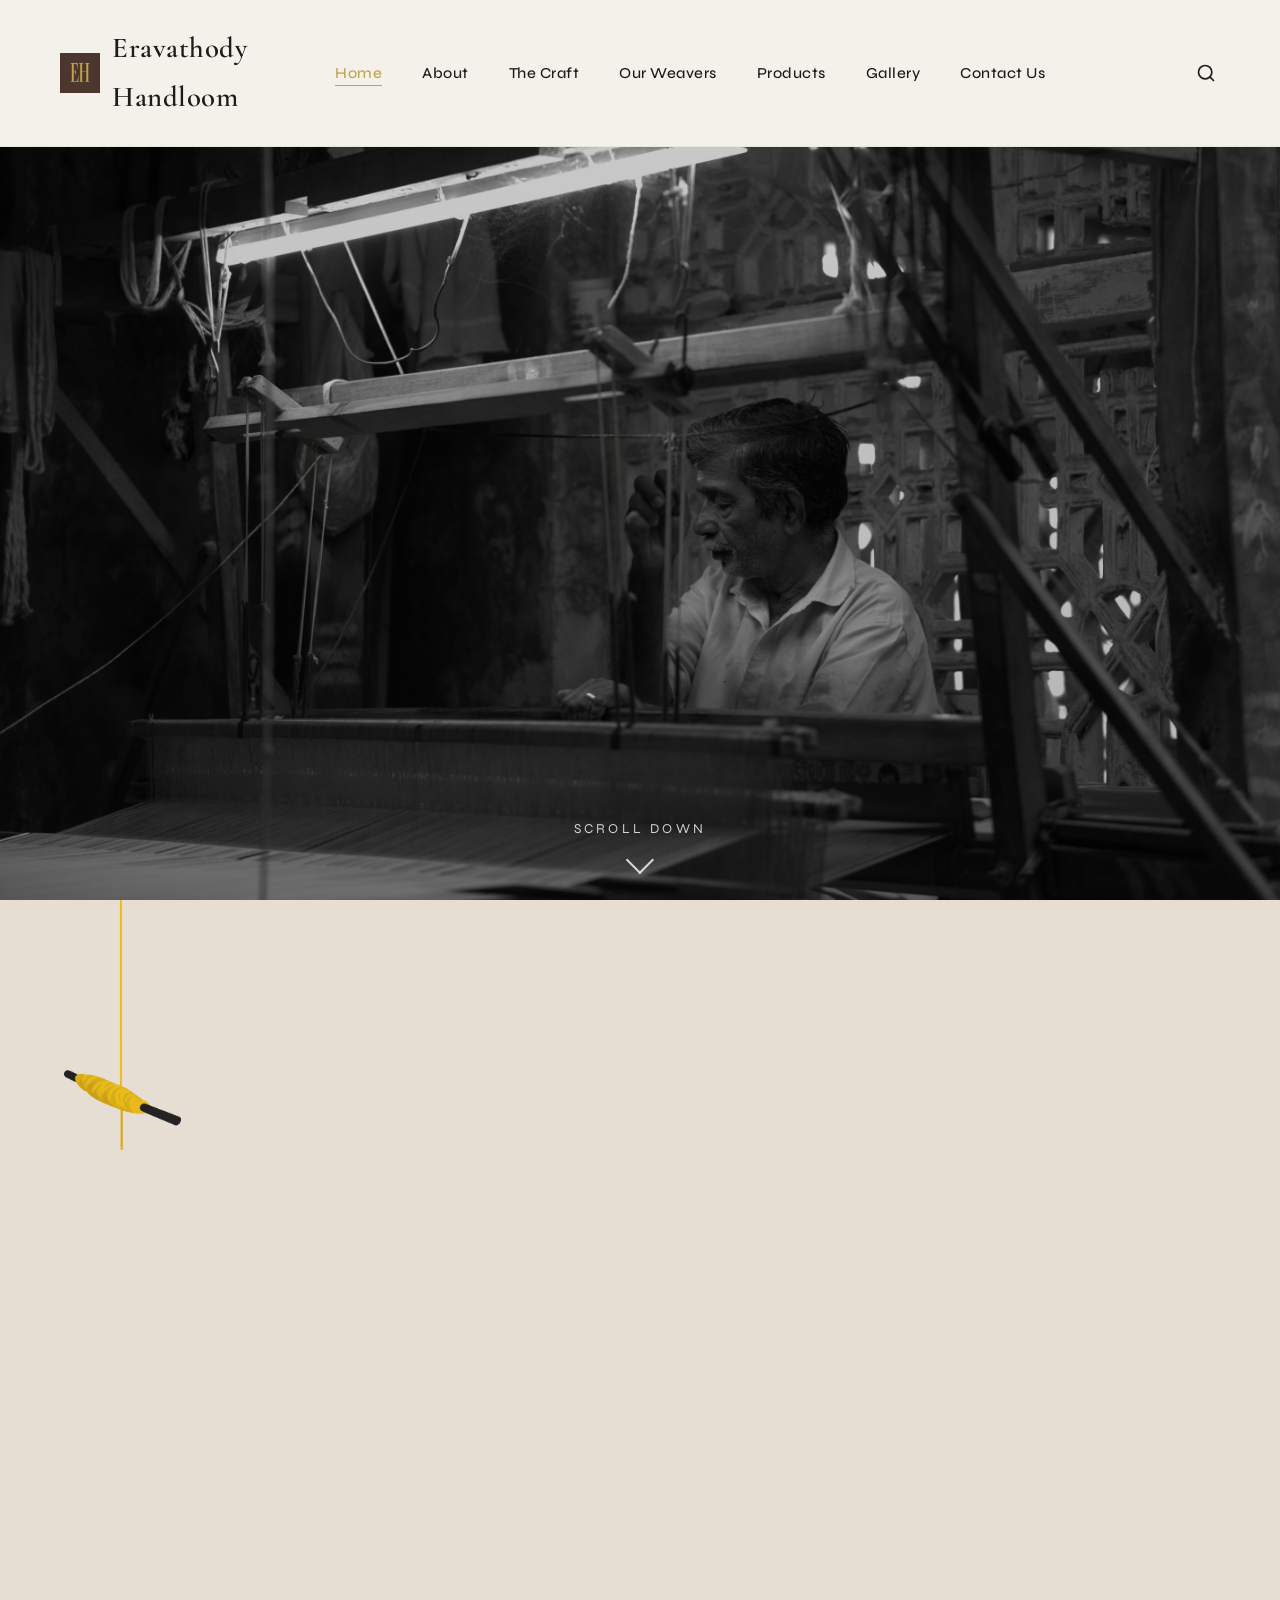
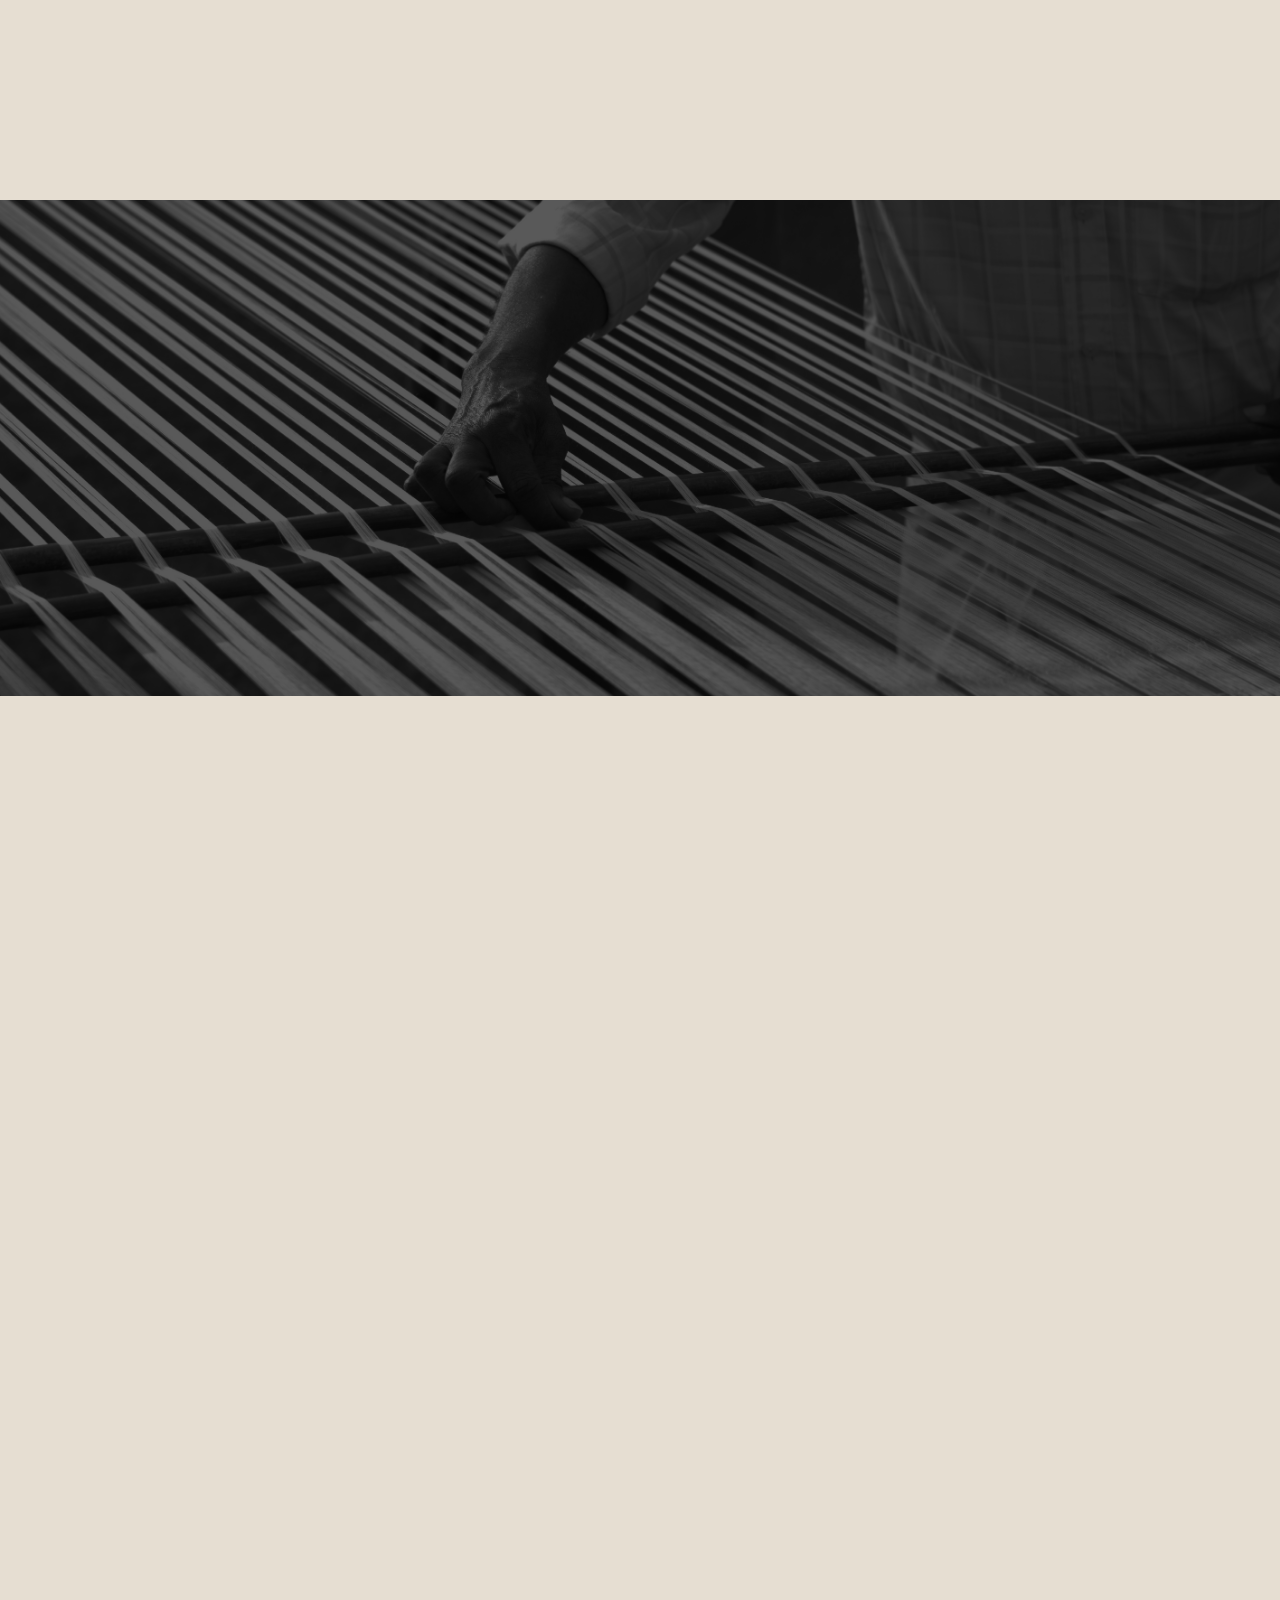
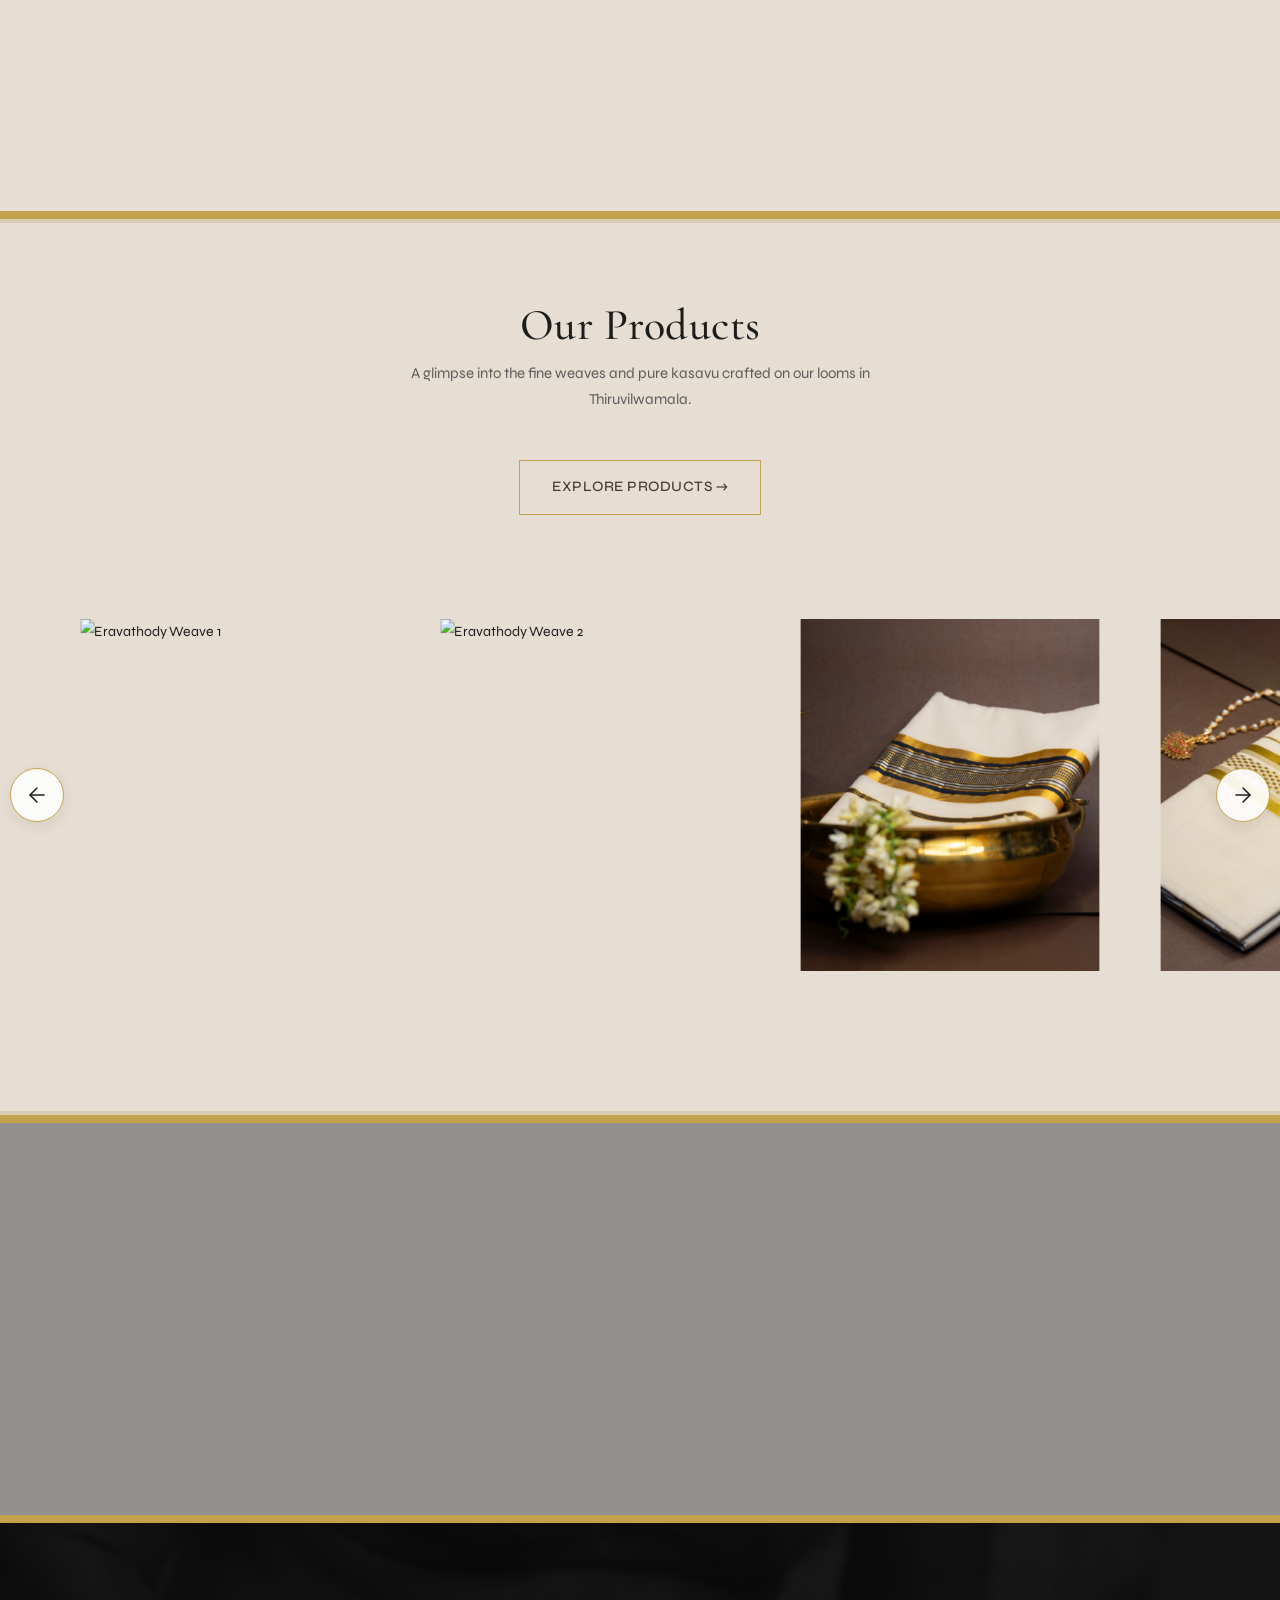
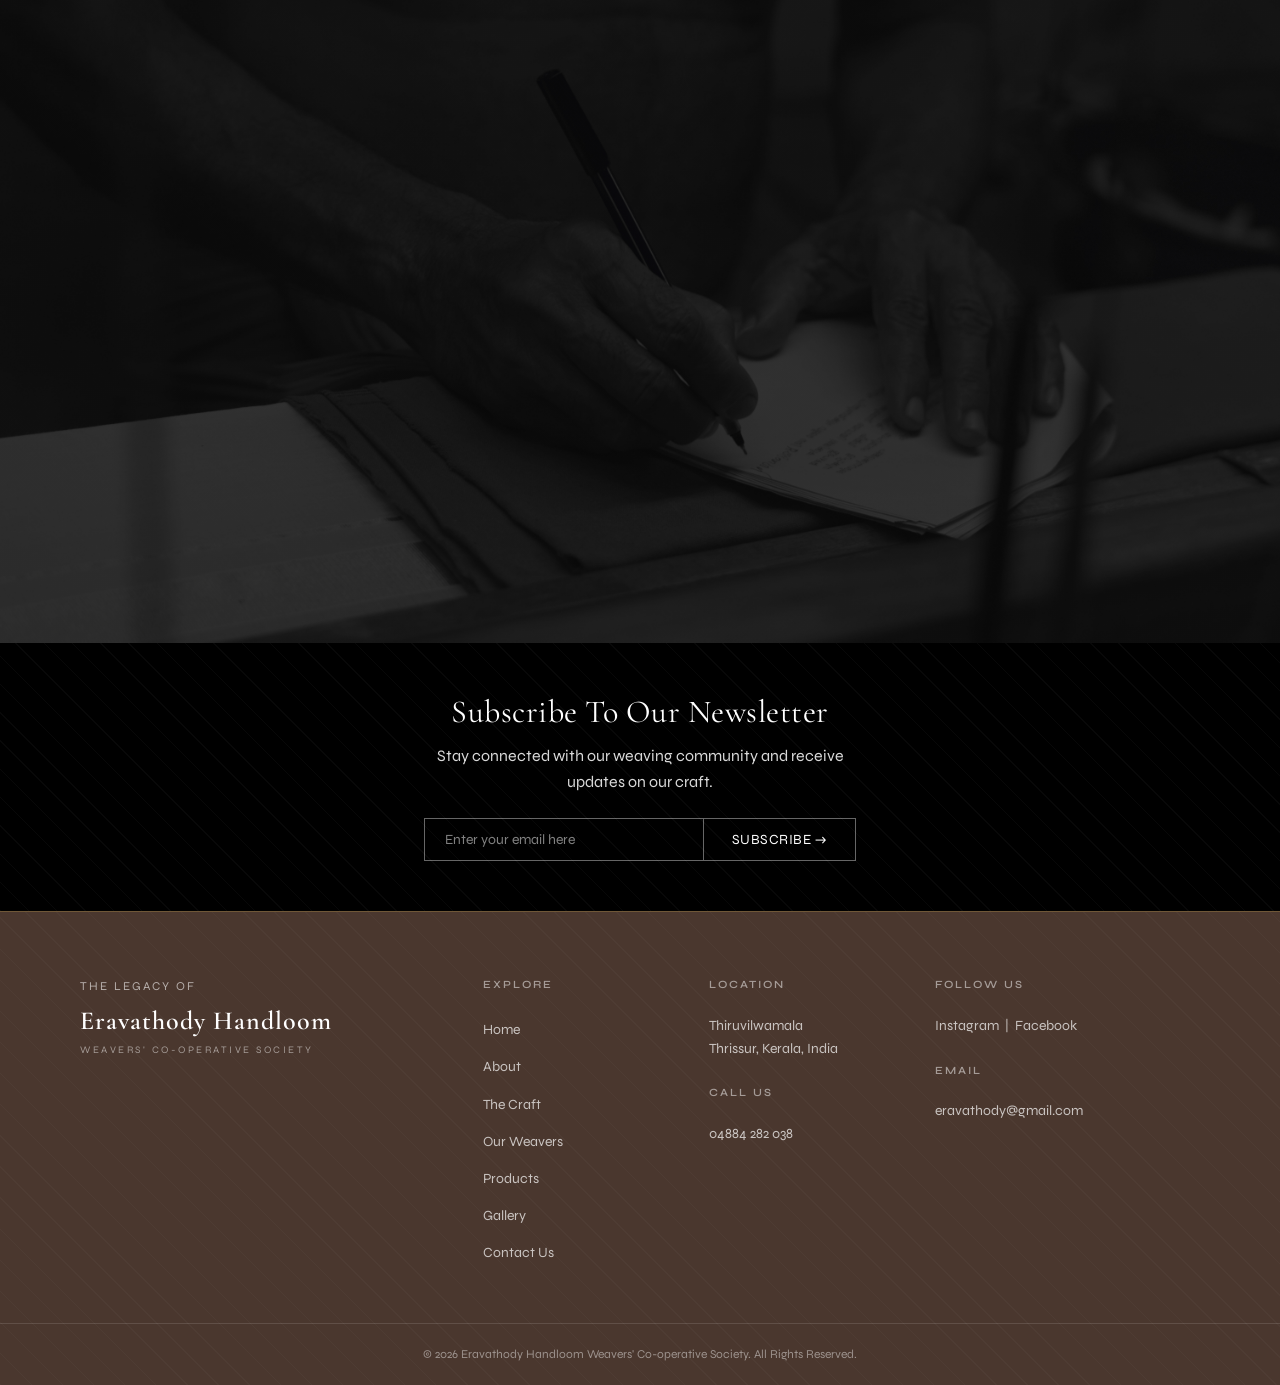
==== commit f127b5e4: "Add root index redirect" ====
--- a/index.html
+++ b/index.html
@@ -1,372 +1,11 @@
 <!DOCTYPE html>
 <html lang="en">
-
 <head>
     <meta charset="UTF-8">
-    <meta name="viewport" content="width=device-width, initial-scale=1.0">
-    <title>Eravathody Handloom Weavers - Kerala</title>
-    <link rel="icon" type="image/x-icon" href="Asset 1.ico">
-    <!-- Google Fonts for Editorial Aesthetic -->
-    <link rel="preconnect" href="https://fonts.googleapis.com">
-    <link rel="preconnect" href="https://fonts.gstatic.com" crossorigin>
-    <link
-        href="https://fonts.googleapis.com/css2?family=Caveat:wght@400..700&family=Cormorant+Garamond:ital,wght@0,500;0,600;1,500&family=Syne:wght@400;500;600&display=swap"
-        rel="stylesheet">
-
-    <!-- Swiper CSS -->
-    <link rel="stylesheet" href="https://cdn.jsdelivr.net/npm/swiper@11/swiper-bundle.min.css" />
-
-    <!-- Link external CSS -->
-    <link rel="stylesheet" href="style.css">
+    <meta http-equiv="refresh" content="0; url=homepage/index.html">
+    <title>Redirecting...</title>
 </head>
-
 <body>
-
-    <!-- Navigation Bar -->
-    <header class="header">
-        <!-- Navigation Bar click logo to home page -->
-        <div class="logo">
-            <a href="#home">Eravathody Weavers</a>
-        </div>
-        <!-- Navigation Bar links -->
-        <nav class="nav-menu">
-            <ul class="nav-links">
-                <li><a href="#home" class="active">Home</a></li>
-                <li><a href="#about">About</a></li>
-                <li><a href="#craft">The Craft</a></li>
-                <li><a href="#weavers">Our Weavers</a></li>
-                <li><a href="#gallery">Gallery</a></li>
-                <li><a href="#contact">Contact Us</a></li>
-            </ul>
-        </nav>
-        <div class="header__search">
-            <div class="header__search-bar">
-                <input type="text" class="header__search-input" placeholder="Search...">
-            </div>
-            <button class="search-toggle" aria-label="Toggle Search">
-                <svg xmlns="http://www.w3.org/2000/svg" width="20" height="20" viewBox="0 0 24 24" fill="none"
-                    stroke="currentColor" stroke-width="2" stroke-linecap="round" stroke-linejoin="round">
-                    <circle cx="11" cy="11" r="8"></circle>
-                    <line x1="21" y1="21" x2="16.65" y2="16.65"></line>
-                </svg>
-            </button>
-        </div>
-    </header>
-
-    <main>
-        <!-- Hero Banner: Brand Introduction and Core Identity -->
-        <section id="home" class="hero section-padding">
-            <div class="container fade-in">
-                <div class="hero__text text-center">
-                    <p class="hero__subtitle">The Living Legacy of Handloom</p>
-                    <h1 class="hero__title">ERAVATHODY WEAVERS</h1>
-                    <p class="hero__description">Rooted in Thiruvilwamala, Kerala — sustained through generations.</p>
-                </div>
-            </div>
-            <div class="hero__swipe-indicator">
-                <span class="hero__swipe-text">SCROLL DOWN</span>
-                <div class="hero__swipe-arrow"></div>
-            </div>
-        </section>
-
-        <!-- About Us Section -->
-        <section id="about" class="about section-padding bg-light">
-            <!-- Top corner decorative element -->
-            <div class="about__decorative">
-                <img src="gold.png" alt="Decorative element">
-            </div>
-            <!-- Polaroid image -->
-            <div class="container fade-in about__grid">
-                <div class="about__image-column">
-                    <div class="about__polaroid">
-                        <img src="pic2.jpg" alt="Thiruwilvamala Handloom">
-                        <p class="about__polaroid-caption">Thiruwilvamala, Kerala</p>
-                    </div>
-                </div>
-                <!-- About text -->
-                <div class="about__text-column">
-                    <h2>About Eravathody</h2>
-                    <p class="about__description">
-                        Founded in 1941 in the village of Thiruvilwamala, Kerala, the Eravathody Handloom Weavers’
-                        Co-operative Society sustains a generations-old weaving tradition.
-                    </p>
-                    <p class="about__description">
-                        Rooted in the Mudaliar community’s belief in Deiva Thozhil — weaving as a sacred duty — the
-                        society
-                        continues to preserve authentic handloom craftsmanship through collective effort and cultural
-                        integrity.
-                    </p>
-                    <a href="#about-more" class="btn btn-outline">Know More</a>
-                </div>
-            </div>
-        </section>
-
-        <!-- ===== Know more about the craft ===== -->
-        <section class="craft-banner section-padding">
-            <div class="craft-banner-overlay"></div>
-            <div class="container fade-in">
-                <div class="craft-banner-content">
-                    <h2 class="craft-banner-title">The Craft of Eravathody</h2>
-                    <p class="craft-banner-desc">
-                        From winding and warping to the final woven fabric, each stage reflects discipline, precision,
-                        and inherited skill.
-                    </p>
-                    <!--Button-->
-                    <a href="#craft" class="btn btn-outline craft-banner-btn">Know More About the Craft &rarr;</a>
-                </div>
-            </div>
-        </section>
-
-        <!-- Meet the Artisans -->
-        <section id="weavers" class="artisan-section section-padding">
-            <div class="container fade-in text-center">
-                <h2 class="artisan-title">The Hands Behind the Loom</h2>
-                <p class="artisan-subtext">The artisans of Eravathody carry forward a weaving tradition shaped by
-                    discipline, devotion, and shared responsibility.
-                    Each loom is guided by experience passed down through generations, sustaining a craft that remains
-                    deeply rooted in community.</p>
-                <div class="artisan-photo-wrapper">
-                    <img src="eravathody gang.png" alt="Eravathody Weavers Group" class="artisan-photo">
-                </div>
-                <a href="#weavers-page" class="btn btn-outline artisan-btn">Know More</a>
-            </div>
-        </section>
-
-        <!-- ===== PRODUCT GALLERY SECTION ===== -->
-        <section class="gallery">
-            <div class="gallery__header">
-                <h2 class="gallery__heading">Product Gallery</h2>
-                <p class="gallery__subheading">A glimpse into the weaves, textures, and craftsmanship from our looms in
-                    Thiruvilwamala.</p>
-                <a href="#" class="btn btn-outline gallery__explore-btn">Explore More</a>
-            </div>
-            <!-- Images list -->
-            <div class="gallery__track" id="galleryTrack">
-                <div class="gallery__item">
-                    <img src="untitled folder/DSC00782.jpg" alt="Eravathody Weave 1">
-                </div>
-                <div class="gallery__item">
-                    <img src="untitled folder/DSC00786.jpg" alt="Eravathody Weave 2">
-                </div>
-                <div class="gallery__item">
-                    <img src="untitled folder/DSC02269.jpg" alt="Eravathody Weave 3">
-                </div>
-                <div class="gallery__item">
-                    <img src="untitled folder/DSC02353.jpg" alt="Eravathody Weave 4">
-                </div>
-                <div class="gallery__item">
-                    <img src="untitled folder/DSC02393.jpg" alt="Eravathody Weave 5">
-                </div>
-                <div class="gallery__item">
-                    <img src="untitled folder/DSC02912.jpg" alt="Eravathody Weave 6">
-                </div>
-                <div class="gallery__item">
-                    <img src="untitled folder/DSC02944.jpg" alt="Eravathody Weave 7">
-                </div>
-                <div class="gallery__item">
-                    <img src="untitled folder/DSC03002.jpg" alt="Eravathody Weave 8">
-                </div>
-                <div class="gallery__item">
-                    <img src="untitled folder/_MG_9878.jpg" alt="Eravathody Weave 9">
-                </div>
-                <div class="gallery__item">
-                    <img src="untitled folder/_MG_9883.jpg" alt="Eravathody Weave 10">
-                </div>
-                <div class="gallery__item">
-                    <img src="untitled folder/_MG_9919.jpg" alt="Eravathody Weave 11">
-                </div>
-            </div>
-        </section>
-
-        <!-- Main Contact Information Banner -->
-        <section id="contact" class="contact-banner">
-            <div class="contact-banner__content fade-in">
-                <h2 class="contact-banner__heading">Write to Us</h2>
-                <div class="contact-banner__info">
-                    <h4 class="small-uppercase">Visit Us</h4>
-                    <p class="contact-banner__label"><strong>Office Address</strong></p>
-                    <p class="contact-banner__text">Eravathody Handloom Weavers Co-operative Society
-                        Ltd.,<br>Thiruvilwamala,
-                        Thrissur District, Kerala, India</p>
-                    <p class="contact-banner__label"><strong>Office Time</strong></p>
-                    <p class="contact-banner__text">Monday – Saturday 9am – 5pm, Sunday Closed</p>
-                </div>
-                <!--Button-->
-                <button id="openContactModel" class="btn btn-outline"
-                    style="color: #fff; border-color: var(--accent-gold); margin-top: 20px;">Contact Us</button>
-            </div>
-        </section>
-
-        <!-- Newsletter Subscription Area -->
-        <section class="newsletter">
-            <div class="newsletter__content">
-                <h2 class="newsletter__title">Subscribe To Our Newsletter</h2>
-                <p class="newsletter__desc">Stay connected with our weaving community and receive updates on our craft.
-                </p>
-                <div class="newsletter__form">
-                    <input type="email" class="newsletter__input" placeholder="Enter your email here">
-                    <button class="newsletter__btn">Subscribe</button>
-                </div>
-            </div>
-        </section>
-
-        <!-- Contact Us when button is clicked -->
-        <div id="contactModel" class="model">
-            <div class="model__content">
-                <button id="closeContactModel" class="model__close-btn" aria-label="Close model">&times;</button>
-                <div class="model__card contact-form-card">
-                    <h3 class="contact-form-card__heading">Write to Us</h3>
-
-                    <!--Form-->
-                    <form class="form">
-
-                        <!-- User Inputs: First, Middle, and Last Name -->
-                        <div class="form__row form__row--three-col">
-                            <div class="form__group">
-                                <input type="text" id="firstName" placeholder="First Name" required
-                                    oninput="this.value=this.value.toUpperCase()">
-                            </div>
-                            <div class="form__group">
-                                <input type="text" id="middleName" placeholder="Middle Name"
-                                    oninput="this.value=this.value.toUpperCase()">
-                            </div>
-                            <div class="form__group">
-                                <input type="text" id="lastName" placeholder="Last Name" required
-                                    oninput="this.value=this.value.toUpperCase()">
-                            </div>
-                        </div>
-
-                        <!-- User Contact Details: Telephone and Email Verification -->
-                        <div class="form__row form__row--two-col">
-                            <div class="form__group">
-                                <input type="tel" id="phone" placeholder="Contact Number" maxlength="10"
-                                    pattern="[0-9]{10}" inputmode="numeric"
-                                    oninput="this.value=this.value.replace(/[^0-9]/g,'').slice(0,10)">
-                            </div>
-                            <div class="form__group">
-                                <input type="email" id="email" placeholder="Email ID" required>
-                            </div>
-                        </div>
-
-                        <!-- Gender Selection -->
-                        <div class="form__row form__row--two-col">
-                            <div class="form__group">
-                                <select id="gender" class="form__select">
-                                    <option value="" disabled selected>Gender (optional)</option>
-                                    <option value="male">Male</option>
-                                    <option value="female">Female</option>
-                                    <option value="other">Other</option>
-                                    <option value="prefer-not">Prefer not to say</option>
-                                </select>
-                            </div>
-                            <!-- Regional District -->
-                            <div class="form__group">
-                                <select id="state" class="form__select" required>
-                                    <option value="" disabled selected>District</option>
-                                    <option>Thiruvananthapuram</option>
-                                    <option>Kollam</option>
-                                    <option>Pathanamthitta</option>
-                                    <option>Alappuzha</option>
-                                    <option>Kottayam</option>
-                                    <option>Idukki</option>
-                                    <option>Ernakulam</option>
-                                    <option>Thrissur</option>
-                                    <option>Palakkad</option>
-                                    <option>Malappuram</option>
-                                    <option>Kozhikode</option>
-                                    <option>Wayanad</option>
-                                    <option>Kannur</option>
-                                    <option>Kasaragod</option>
-                                </select>
-                            </div>
-                        </div>
-
-                        <!-- User Date of Birth Input -->
-                        <div class="form__row">
-                            <div class="form__group form__group--full-width">
-                                <input type="date" id="dob" class="form__date" placeholder="Date of Birth">
-                            </div>
-                        </div>
-
-                        <!-- User Inquiry Message Textarea -->
-                        <div class="form__row">
-                            <div class="form__group form__group--full-width">
-                                <textarea id="message" class="form__textarea" placeholder="Type message"
-                                    rows="4"></textarea>
-                            </div>
-                        </div>
-
-                        <!-- Form Submission Action -->
-                        <div class="form__row">
-                            <button type="submit" class="form__submit-btn">Submit</button>
-                        </div>
-
-                    </form>
-                </div>
-            </div>
-        </div>
-
-    </main>
-
-    <!-- Site Footer: Secondary Navigation, Address, and Legal Elements -->
-    <footer class="footer">
-        <div class="footer__top">
-            <!-- Brand Column -->
-            <div class="footer__brand">
-                <p class="footer__tagline">The Legacy of</p>
-                <h2 class="footer__logo">Eravathody Handloom</h2>
-                <p class="footer__sub">WEAVERS' CO-OPERATIVE SOCIETY</p>
-            </div>
-
-            <!-- Explore Column -->
-            <div class="footer__column">
-                <h4 class="footer__title">Explore</h4>
-                <ul class="footer__links">
-                    <li><a href="#">Home</a></li>
-                    <li><a href="#about">About</a></li>
-                    <li><a href="#craft">The Craft</a></li>
-                    <li><a href="#weavers">Our Weavers</a></li>
-                    <li><a href="#">Gallery</a></li>
-                    <li><a href="#contact">Contact Us</a></li>
-                </ul>
-            </div>
-
-            <!-- Location Column -->
-            <div class="footer__column">
-                <h4 class="footer__title">Location</h4>
-                <p class="footer__text">Thiruvilwamala<br>Thrissur, Kerala, India</p>
-
-                <h4 class="footer__title" style="margin-top: 24px;">Call Us</h4>
-                <p class="footer__text">+91 XXXXX XXXXX</p>
-            </div>
-
-            <!-- Follow / Email Column -->
-            <div class="footer__column">
-                <h4 class="footer__title">Follow Us</h4>
-                <p class="footer__text">Instagram &nbsp;|&nbsp; Facebook</p>
-
-                <h4 class="footer__title" style="margin-top: 24px;">Email</h4>
-                <p class="footer__text">eravathody@gmail.com</p>
-            </div>
-        </div>
-
-        <!-- Bottom Bar -->
-        <div class="footer__bottom">
-            <p class="footer__copy">&copy; 2026 Eravathody Handloom Weavers' Co-operative Society. All Rights Reserved.
-            </p>
-            <div class="footer__bottom-links">
-                <a href="#">Privacy Policy</a>
-                <a href="#">Terms &amp; Conditions</a>
-            </div>
-        </div>
-    </footer>
-
-    <!-- Link external JS -->
-    <!-- Swiper JS -->
-    <script src="https://cdn.jsdelivr.net/npm/swiper@11/swiper-bundle.min.js"></script>
-
-    <!-- Link external JS -->
-    <script src="script.js"></script>
+    <p>If you are not redirected automatically, follow this <a href="homepage/index.html">link to the homepage</a>.</p>
 </body>
-
-</html>+</html>
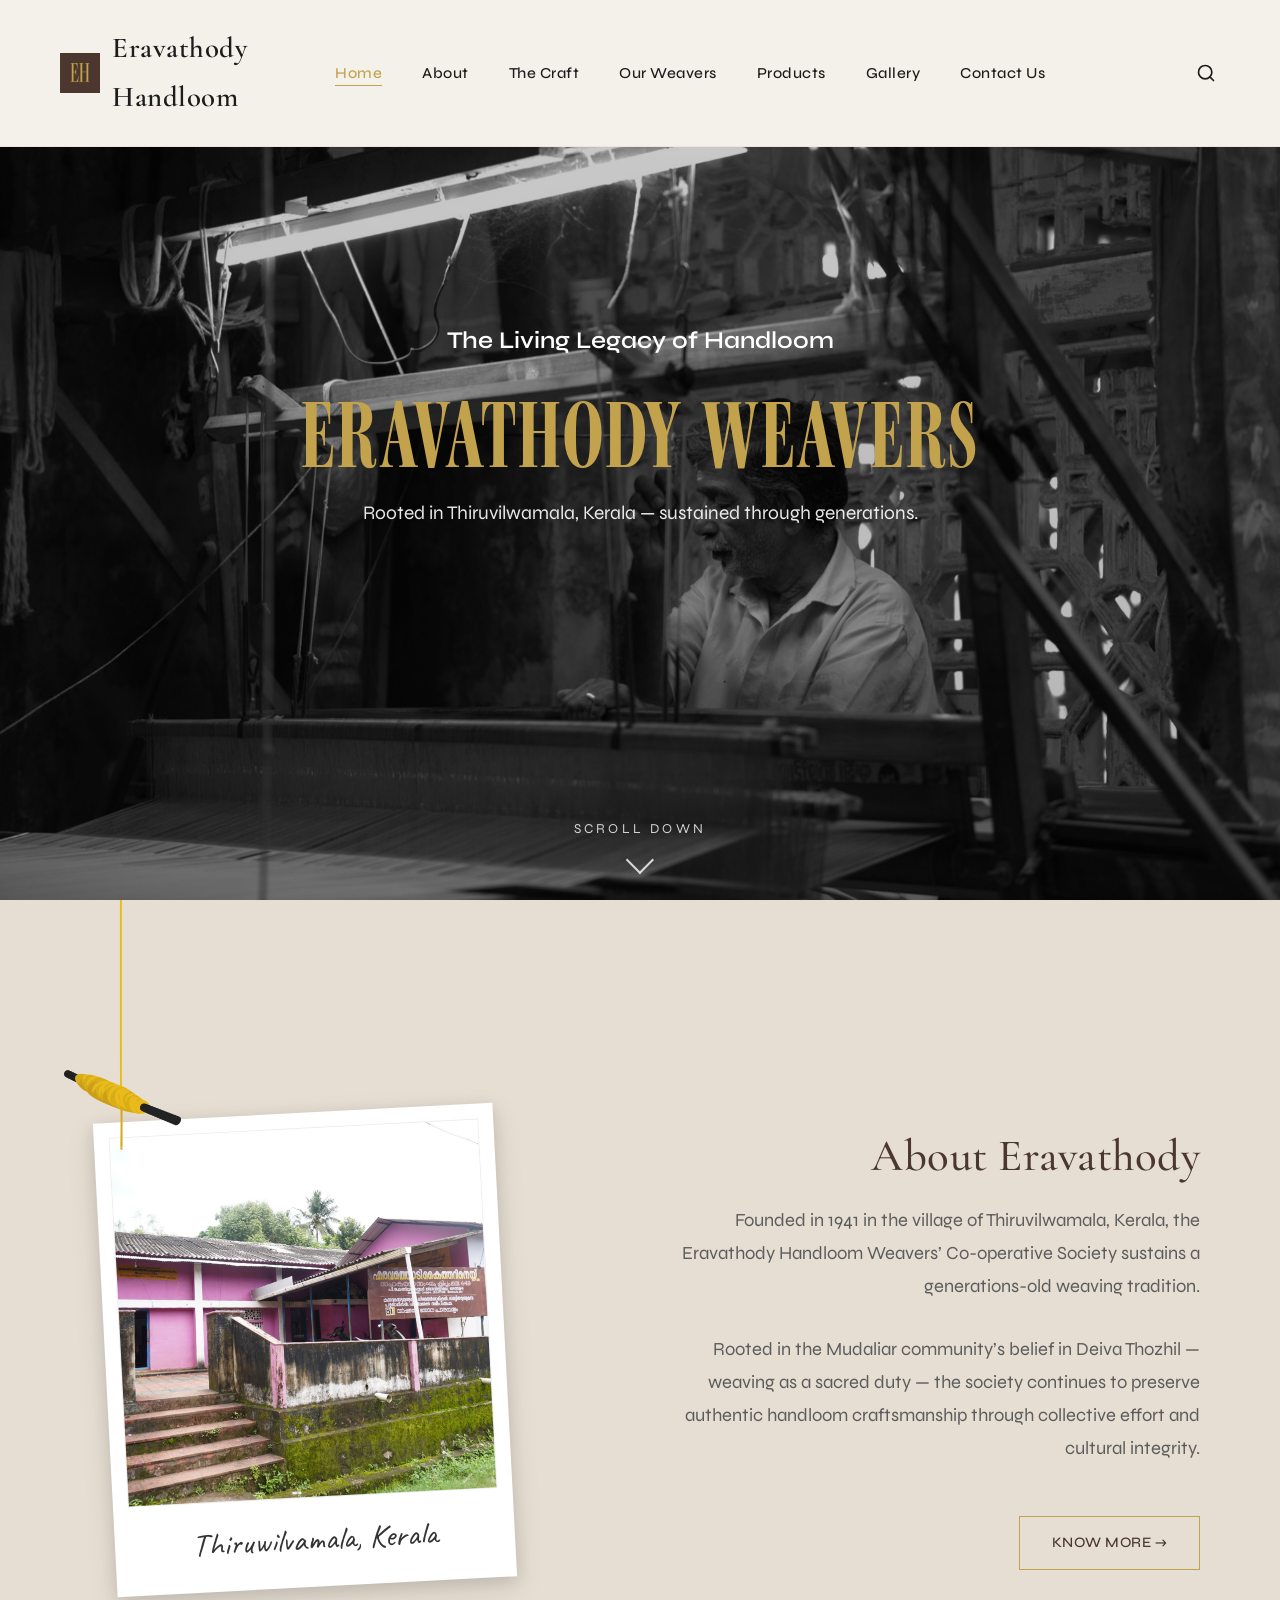
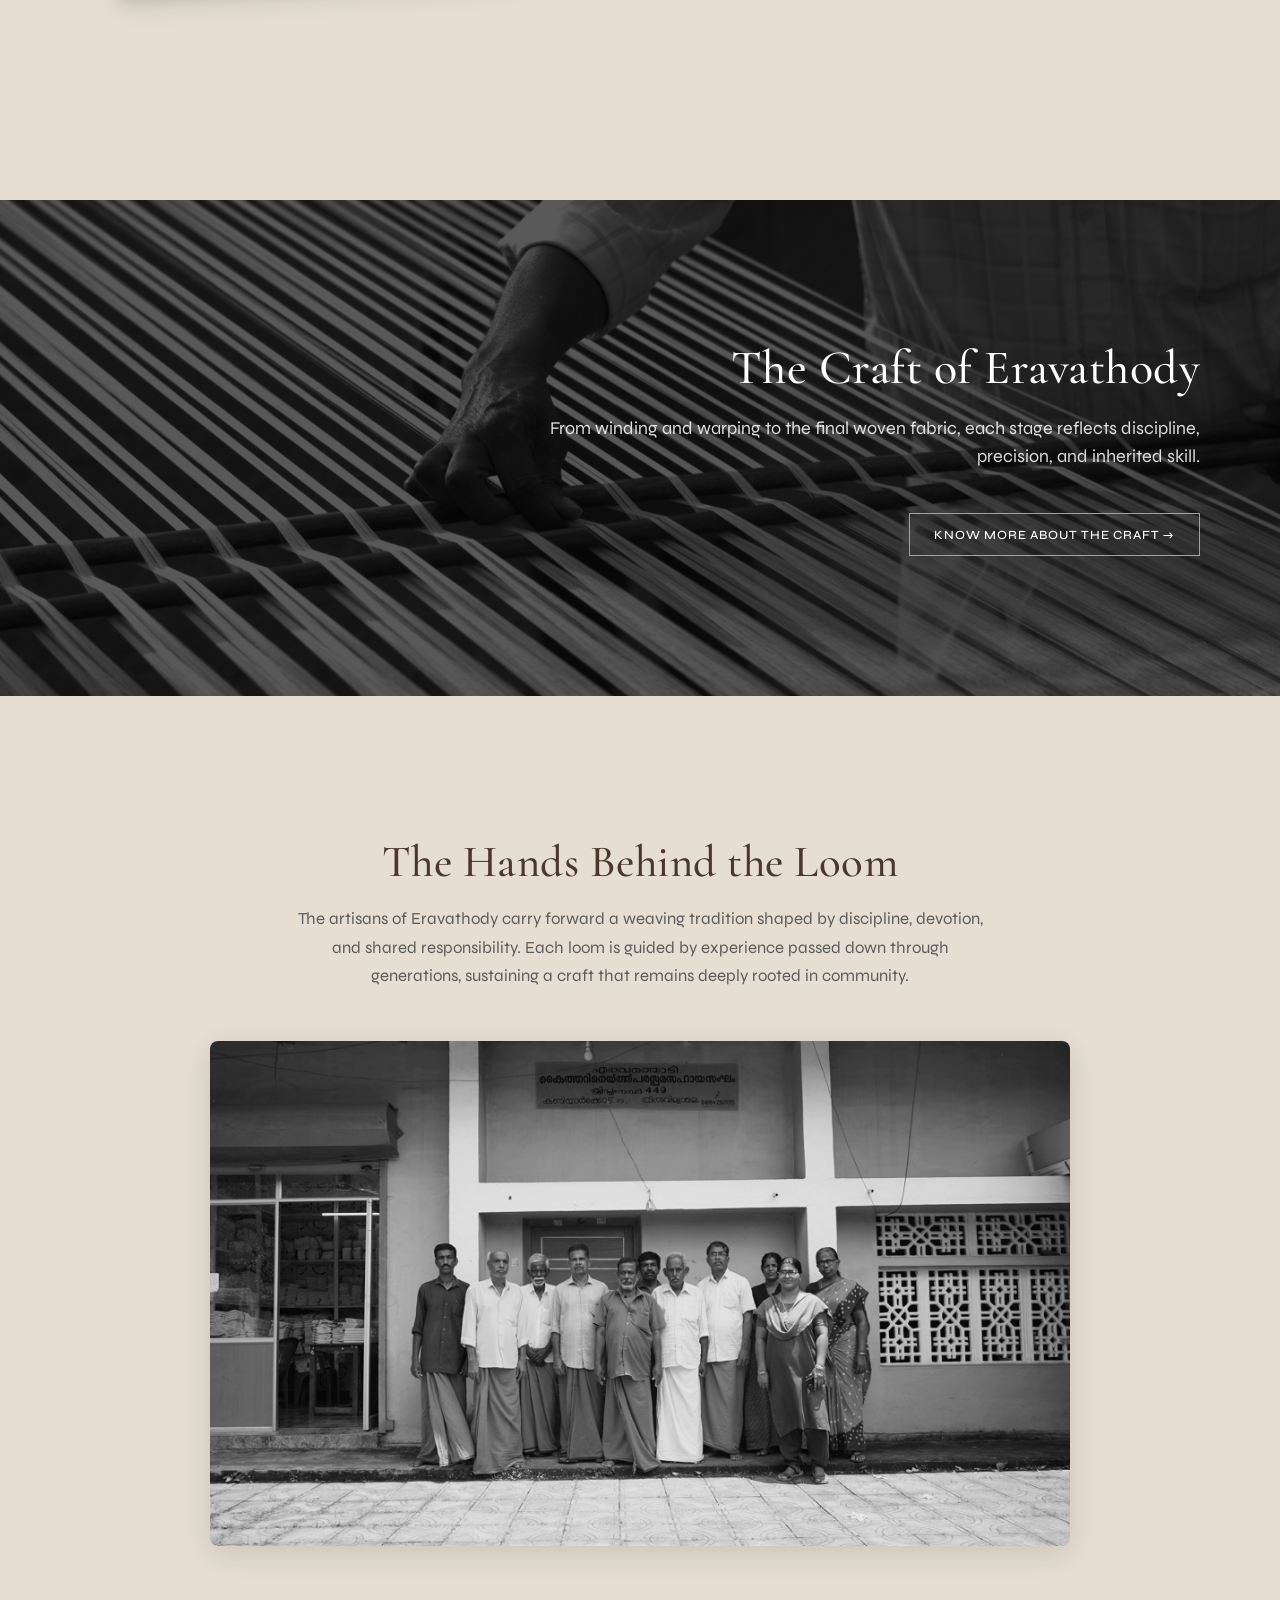
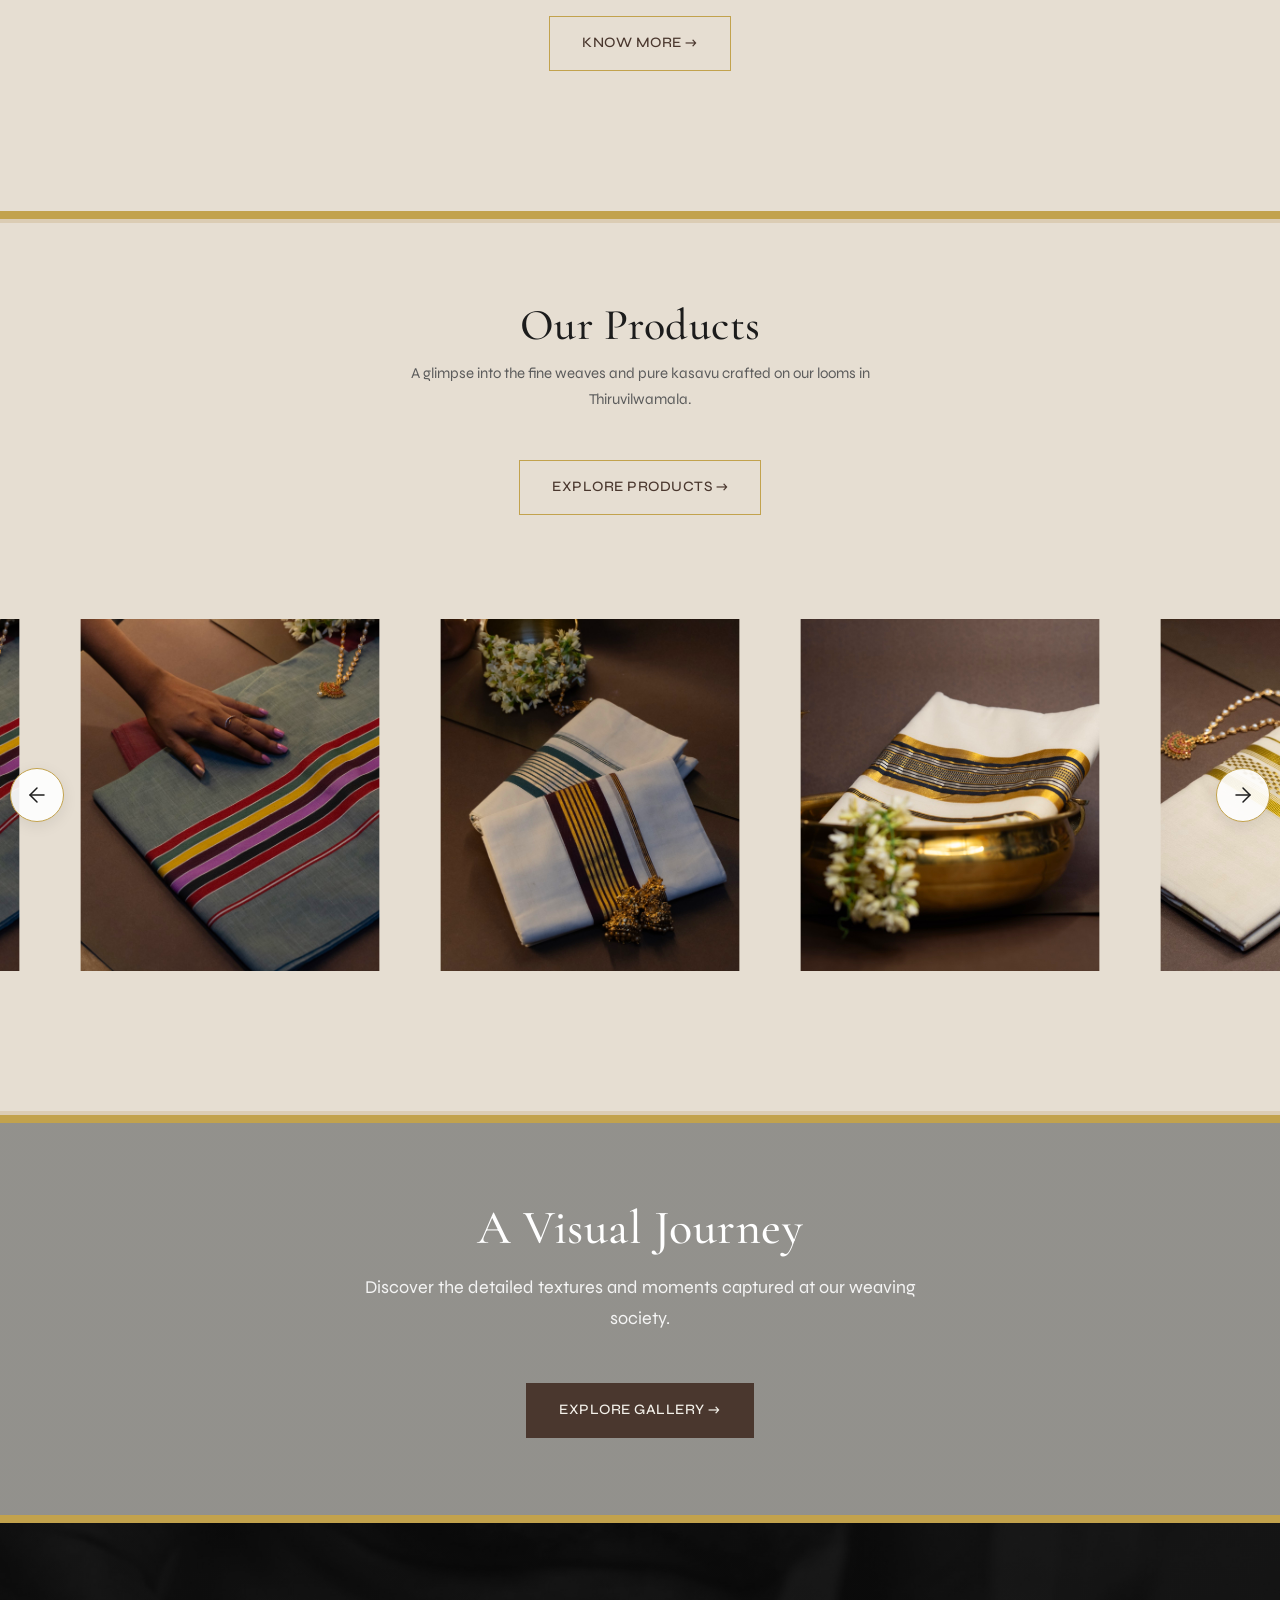
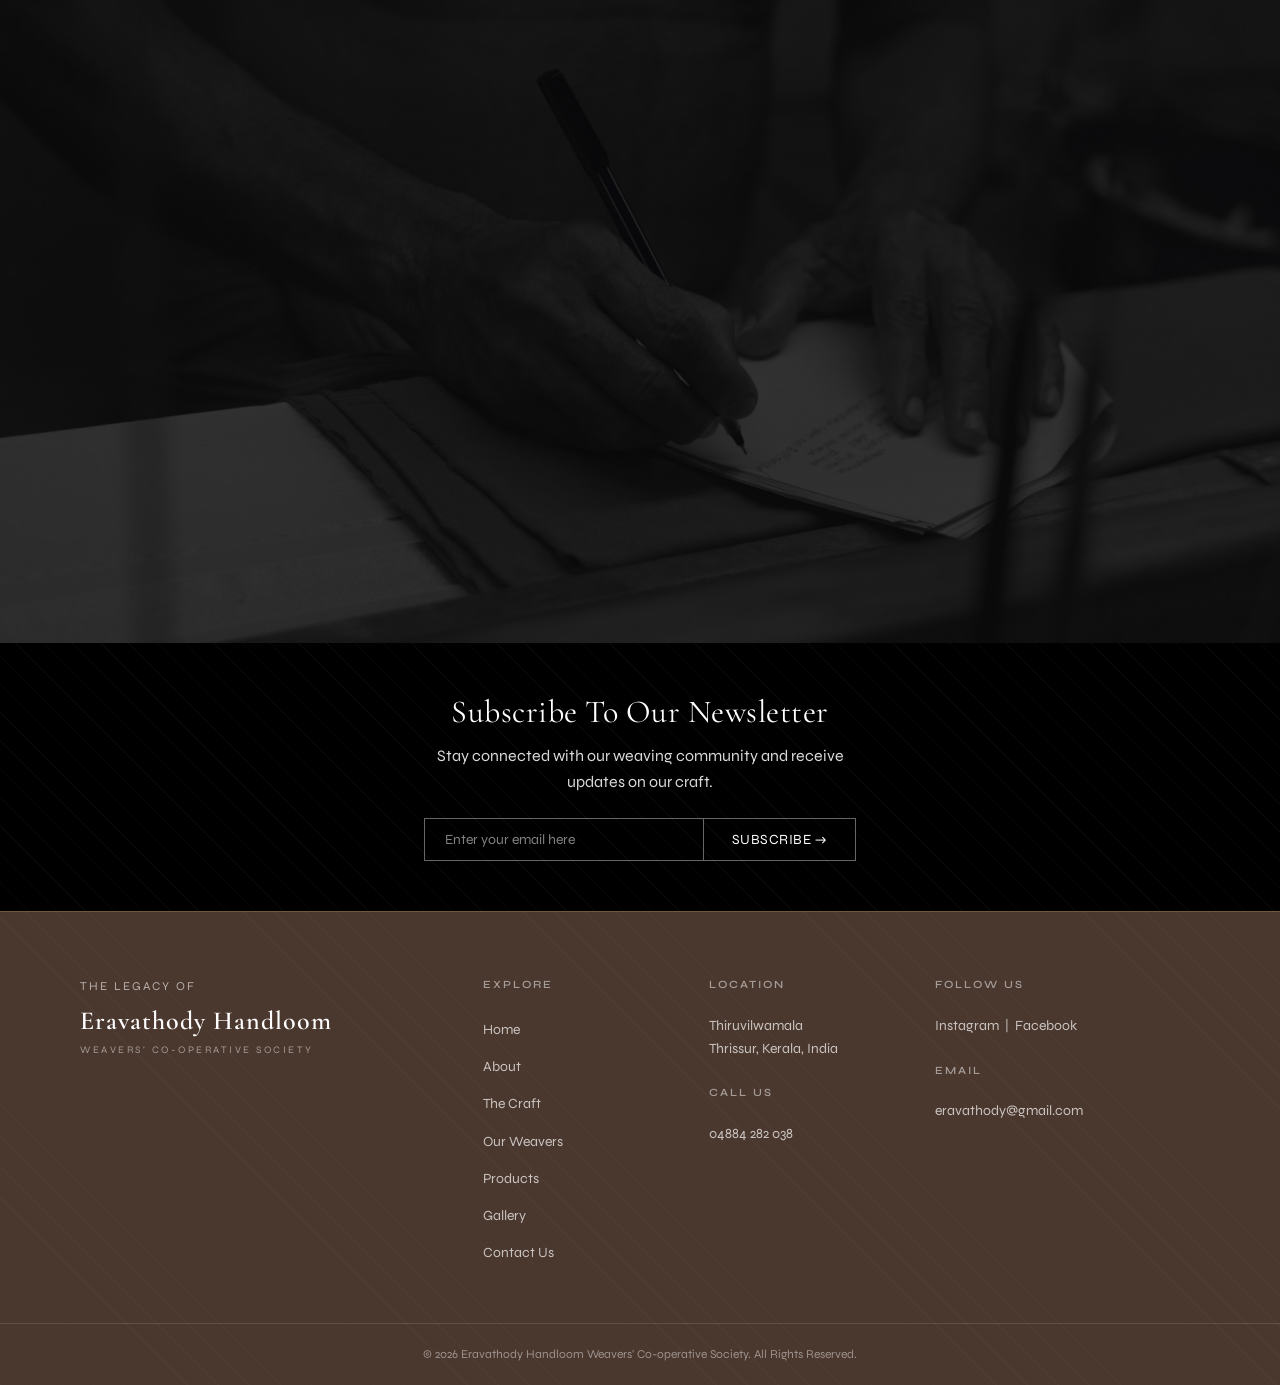
==== commit 409ca736: "SEO optimization, image compression, footer refactor, homepage restructure, README added" ====
--- a/index.html
+++ b/index.html
@@ -1,11 +1,391 @@
 <!DOCTYPE html>
 <html lang="en">
+
 <head>
     <meta charset="UTF-8">
-    <meta http-equiv="refresh" content="0; url=homepage/index.html">
-    <title>Redirecting...</title>
+    <meta name="viewport" content="width=device-width, initial-scale=1.0">
+    <title>Eravathody Handloom Weavers - Kerala</title>
+    <meta name="description" content="Eravathody Handloom Weavers' Co-operative Society in Thiruvilwamala, Kerala. Discover authentic, handwoven Kasavu sarees, set mundus, and traditional fabrics.">
+    <meta name="keywords" content="Eravathody Handloom, Kerala Handloom, Kasavu Saree, Set Mundu, Double Mundu, Traditional Kerala Weaving, Thiruvilwamala, Handwoven, Authentic Kasavu">
+    <link rel="icon" type="image/x-icon" href="homepage/imagesHP/Asset 1.ico">
+    <!-- Google Fonts for Editorial Aesthetic -->
+    <link rel="preconnect" href="https://fonts.googleapis.com">
+    <link rel="preconnect" href="https://fonts.gstatic.com" crossorigin>
+    <link
+        href="https://fonts.googleapis.com/css2?family=Caveat:wght@400..700&family=Cormorant+Garamond:ital,wght@0,500;0,600;1,500&family=Syne:wght@400;500;600&display=swap"
+        rel="stylesheet">
+
+    <!-- Swiper CSS -->
+    <link rel="stylesheet" href="https://cdn.jsdelivr.net/npm/swiper@11/swiper-bundle.min.css" />
+
+    <!-- Link external CSS -->
+    <link rel="stylesheet" href="homepage/homepage.css">
+    <link rel="stylesheet" href="navbar.css">
+    <link rel="stylesheet" href="footer.css">
 </head>
+
 <body>
-    <p>If you are not redirected automatically, follow this <a href="homepage/index.html">link to the homepage</a>.</p>
+
+    <!-- Navigation Bar -->
+    <header class="header">
+        <!-- Navigation Bar click logo to home page -->
+        <div class="logo">
+            <a href="#home">
+                <img src="homepage/imagesHP/Asset 1.png" alt="Eravathody Logo" class="nav-logo-img">
+                <span>Eravathody Handloom</span>
+            </a>
+        </div>
+        <!-- Navigation Bar links -->
+        <nav class="nav-menu">
+            <ul class="nav-links">
+                <li><a href="#home" class="active">Home</a></li>
+                <li><a href="about/about.html">About</a></li>
+                <li><a href="the craft/craft.html">The Craft</a></li>
+                <li><a href="our weavers/weavers.html">Our Weavers</a></li>
+                <li><a href="products/products.html">Products</a></li>
+                <li><a href="gallery/gallery.html">Gallery</a></li>
+                <li><a href="contact/contact.html">Contact Us</a></li>
+            </ul>
+        </nav>
+        <div class="header__search">
+            <div class="header__search-bar">
+                <input type="text" class="header__search-input" placeholder="Search...">
+            </div>
+            <button class="search-toggle" aria-label="Toggle Search">
+                <svg xmlns="http://www.w3.org/2000/svg" width="20" height="20" viewBox="0 0 24 24" fill="none"
+                    stroke="currentColor" stroke-width="2" stroke-linecap="round" stroke-linejoin="round">
+                    <circle cx="11" cy="11" r="8"></circle>
+                    <line x1="21" y1="21" x2="16.65" y2="16.65"></line>
+                </svg>
+            </button>
+        </div>
+    </header>
+
+    <main>
+        <!-- Hero Banner: Brand Introduction and Core Identity -->
+        <section id="home" class="hero section-padding">
+            <div class="container fade-in">
+                <div class="hero__text text-center">
+                    <p class="hero__subtitle">The Living Legacy of Handloom</p>
+                    <h1 class="hero__title">ERAVATHODY WEAVERS</h1>
+                    <p class="hero__description">Rooted in Thiruvilwamala, Kerala — sustained through generations.</p>
+                </div>
+            </div>
+            <div class="hero__swipe-indicator">
+                <span class="hero__swipe-text">SCROLL DOWN</span>
+                <div class="hero__swipe-arrow"></div>
+            </div>
+        </section>
+
+        <!-- About Us Section -->
+        <section id="about" class="about section-padding bg-light">
+            <!-- Top corner decorative element -->
+            <div class="about__decorative">
+                <img src="homepage/imagesHP/gold.png" alt="Decorative element">
+            </div>
+            <!-- Polaroid image -->
+            <div class="container fade-in about__grid">
+                <div class="about__image-column">
+                    <div class="about__polaroid">
+                        <img src="homepage/imagesHP/pic2.JPG" alt="Thiruwilvamala Handloom">
+                        <p class="about__polaroid-caption">Thiruwilvamala, Kerala</p>
+                    </div>
+                </div>
+                <!-- About text -->
+                <div class="about__text-column">
+                    <h2>About Eravathody</h2>
+                    <p class="about__description">
+                        Founded in 1941 in the village of Thiruvilwamala, Kerala, the Eravathody Handloom Weavers’
+                        Co-operative Society sustains a generations-old weaving tradition.
+                    </p>
+                    <p class="about__description">
+                        Rooted in the Mudaliar community’s belief in Deiva Thozhil — weaving as a sacred duty — the
+                        society
+                        continues to preserve authentic handloom craftsmanship through collective effort and cultural
+                        integrity.
+                    </p>
+                    <a href="about/about.html" class="btn btn-outline">Know More &rarr;</a>
+                </div>
+            </div>
+        </section>
+
+        <!-- ===== Know more about the craft ===== -->
+        <section class="craft-banner section-padding">
+            <div class="craft-banner-overlay"></div>
+            <div class="container fade-in">
+                <div class="craft-banner-content">
+                    <h2 class="craft-banner-title">The Craft of Eravathody</h2>
+                    <p class="craft-banner-desc">
+                        From winding and warping to the final woven fabric, each stage reflects discipline, precision,
+                        and inherited skill.
+                    </p>
+                    <!--Button-->
+                    <a href="the craft/craft.html" class="btn btn-outline craft-banner-btn">Know More About the Craft &rarr;</a>
+                </div>
+            </div>
+        </section>
+
+        <!-- Meet the Artisans -->
+        <section id="weavers" class="artisan-section section-padding">
+            <div class="container fade-in text-center">
+                <h2 class="artisan-title">The Hands Behind the Loom</h2>
+                <p class="artisan-subtext">The artisans of Eravathody carry forward a weaving tradition shaped by
+                    discipline, devotion, and shared responsibility.
+                    Each loom is guided by experience passed down through generations, sustaining a craft that remains
+                    deeply rooted in community.</p>
+                <div class="artisan-photo-wrapper">
+                    <img src="homepage/imagesHP/eravathody gang.png" alt="Eravathody Weavers Group" class="artisan-photo">
+                </div>
+                <a href="our weavers/weavers.html" class="btn btn-outline artisan-btn">Know More &rarr;</a>
+            </div>
+        </section>
+
+        <!-- ===== PRODUCT EXPLORATION SECTION ===== -->
+        <section class="gallery">
+            <div class="gallery__header">
+                <h2 class="gallery__heading">Our Products</h2>
+                <p class="gallery__subheading">A glimpse into the fine weaves and pure kasavu crafted on our looms in
+                    Thiruvilwamala.</p>
+                <a href="products/products.html" class="btn btn-outline gallery__explore-btn">Explore Products &rarr;</a>
+            </div>
+            <!-- Images list -->
+            <div class="gallery__track-container">
+                <button class="gallery__nav-btn gallery__prev-btn" id="galleryPrevBtn">
+                    <svg width="24" height="24" viewBox="0 0 24 24" fill="none" stroke="currentColor" stroke-width="1.5" stroke-linecap="round" stroke-linejoin="round"><line x1="19" y1="12" x2="5" y2="12"></line><polyline points="12 19 5 12 12 5"></polyline></svg>
+                </button>
+                <button class="gallery__nav-btn gallery__next-btn" id="galleryNextBtn">
+                    <svg width="24" height="24" viewBox="0 0 24 24" fill="none" stroke="currentColor" stroke-width="1.5" stroke-linecap="round" stroke-linejoin="round"><line x1="5" y1="12" x2="19" y2="12"></line><polyline points="12 5 19 12 12 19"></polyline></svg>
+                </button>
+                <div class="gallery__track" id="galleryTrack">
+                    <div class="gallery__item">
+                    <img src="homepage/gallery section/DSC00782.jpg" alt="Eravathody Weave 1">
+                </div>
+                <div class="gallery__item">
+                    <img src="homepage/gallery section/DSC00786.jpg" alt="Eravathody Weave 2">
+                </div>
+                <div class="gallery__item">
+                    <img src="homepage/gallery section/DSC02269.jpg" alt="Eravathody Weave 3">
+                </div>
+                <div class="gallery__item">
+                    <img src="homepage/gallery section/DSC02353.jpg" alt="Eravathody Weave 4">
+                </div>
+                <div class="gallery__item">
+                    <img src="homepage/gallery section/DSC02393.jpg" alt="Eravathody Weave 5">
+                </div>
+                <div class="gallery__item">
+                    <img src="homepage/gallery section/DSC02912.jpg" alt="Eravathody Weave 6">
+                </div>
+                <div class="gallery__item">
+                    <img src="homepage/gallery section/DSC02944.jpg" alt="Eravathody Weave 7">
+                </div>
+                <div class="gallery__item">
+                    <img src="homepage/gallery section/DSC03002.jpg" alt="Eravathody Weave 8">
+                </div>
+                <div class="gallery__item">
+                    <img src="homepage/gallery section/_MG_9878.jpg" alt="Eravathody Weave 9">
+                </div>
+                <div class="gallery__item">
+                    <img src="homepage/gallery section/_MG_9883.jpg" alt="Eravathody Weave 10">
+                </div>
+                <div class="gallery__item">
+                    <img src="homepage/gallery section/_MG_9919.jpg" alt="Eravathody Weave 11">
+                </div>
+            </div>
+            </div>
+        </section>
+
+        <!-- ===== GALLERY EXPLORATION BANNER ===== -->
+        <section class="gallery-banner">
+            <div class="gallery-banner__content fade-in text-center">
+                <h2 class="gallery-banner__title">A Visual Journey</h2>
+                <p class="gallery-banner__desc">Discover the detailed textures and moments captured at our weaving society.</p>
+                <a href="gallery/gallery.html" class="btn" style="color: #F4F1EA; border-color: transparent;">Explore Gallery &rarr;</a>
+            </div>
+        </section>
+
+        <!-- Main Contact Information Banner -->
+        <section id="contact" class="contact-banner">
+            <div class="contact-banner__content fade-in">
+                <h2 class="contact-banner__heading">Visit Us</h2>
+                <div class="contact-banner__info">
+                    <p class="contact-banner__label"><strong>Office Address</strong></p>
+                    <p class="contact-banner__text">Eravathody Handloom Weavers Co-operative Society
+                        Ltd.,<br>Thiruvilwamala,
+                        Thrissur District, Kerala, India</p>
+                    <p class="contact-banner__label"><strong>Office Time</strong></p>
+                    <p class="contact-banner__text">Monday – Saturday 9am – 5pm, Sunday Closed</p>
+                </div>
+                <a href="contact/contact.html" class="btn btn-outline"
+                    style="color: #fff; border-color: var(--accent-gold); margin-top: 20px; display: inline-block; text-decoration: none;">Contact Us &rarr;</a>
+            </div>
+        </section>
+
+        <!-- Newsletter Subscription Area -->
+        <section class="newsletter">
+            <div class="newsletter__content">
+                <h2 class="newsletter__title">Subscribe To Our Newsletter</h2>
+                <p class="newsletter__desc">Stay connected with our weaving community and receive updates on our craft.
+                </p>
+                <div class="newsletter__form">
+                    <input type="email" class="newsletter__input" placeholder="Enter your email here">
+                    <button class="newsletter__btn">Subscribe &rarr;</button>
+                </div>
+            </div>
+        </section>
+
+        <!-- Contact Us when button is clicked -->
+        <div id="contactModel" class="model">
+            <div class="model__content">
+                <button id="closeContactModel" class="model__close-btn" aria-label="Close model">&times;</button>
+                <div class="model__card contact-form-card">
+                    <h3 class="contact-form-card__heading">Write to Us</h3>
+
+                    <!--Form-->
+                    <form class="form">
+
+                        <!-- User Inputs: First, Middle, and Last Name -->
+                        <div class="form__row form__row--three-col">
+                            <div class="form__group">
+                                <input type="text" id="firstName" placeholder="First Name" required
+                                    oninput="this.value=this.value.toUpperCase()">
+                            </div>
+                            <div class="form__group">
+                                <input type="text" id="middleName" placeholder="Middle Name"
+                                    oninput="this.value=this.value.toUpperCase()">
+                            </div>
+                            <div class="form__group">
+                                <input type="text" id="lastName" placeholder="Last Name" required
+                                    oninput="this.value=this.value.toUpperCase()">
+                            </div>
+                        </div>
+
+                        <!-- User Contact Details: Telephone and Email Verification -->
+                        <div class="form__row form__row--two-col">
+                            <div class="form__group">
+                                <input type="tel" id="phone" placeholder="Contact Number" maxlength="10"
+                                    pattern="[0-9]{10}" inputmode="numeric"
+                                    oninput="this.value=this.value.replace(/[^0-9]/g,'').slice(0,10)">
+                            </div>
+                            <div class="form__group">
+                                <input type="email" id="email" placeholder="Email ID" required>
+                            </div>
+                        </div>
+
+                        <!-- Gender Selection -->
+                        <div class="form__row form__row--two-col">
+                            <div class="form__group">
+                                <select id="gender" class="form__select">
+                                    <option value="" disabled selected>Gender (optional)</option>
+                                    <option value="male">Male</option>
+                                    <option value="female">Female</option>
+                                    <option value="other">Other</option>
+                                    <option value="prefer-not">Prefer not to say</option>
+                                </select>
+                            </div>
+                            <!-- Regional District -->
+                            <div class="form__group">
+                                <select id="state" class="form__select" required>
+                                    <option value="" disabled selected>District</option>
+                                    <option>Thiruvananthapuram</option>
+                                    <option>Kollam</option>
+                                    <option>Pathanamthitta</option>
+                                    <option>Alappuzha</option>
+                                    <option>Kottayam</option>
+                                    <option>Idukki</option>
+                                    <option>Ernakulam</option>
+                                    <option>Thrissur</option>
+                                    <option>Palakkad</option>
+                                    <option>Malappuram</option>
+                                    <option>Kozhikode</option>
+                                    <option>Wayanad</option>
+                                    <option>Kannur</option>
+                                    <option>Kasaragod</option>
+                                </select>
+                            </div>
+                        </div>
+
+                        <!-- User Date of Birth Input -->
+                        <div class="form__row">
+                            <div class="form__group form__group--full-width">
+                                <input type="date" id="dob" class="form__date" placeholder="Date of Birth">
+                            </div>
+                        </div>
+
+                        <!-- User Inquiry Message Textarea -->
+                        <div class="form__row">
+                            <div class="form__group form__group--full-width">
+                                <textarea id="message" class="form__textarea" placeholder="Type message"
+                                    rows="4"></textarea>
+                            </div>
+                        </div>
+
+                        <!-- Form Submission Action -->
+                        <div class="form__row">
+                            <button type="submit" class="form__submit-btn">Submit &rarr;</button>
+                        </div>
+
+                    </form>
+                </div>
+            </div>
+        </div>
+
+    </main>
+
+    <!-- Site Footer: Secondary Navigation, Address, and Legal Elements -->
+    <footer class="footer">
+        <div class="footer__top">
+            <!-- Brand Column -->
+            <div class="footer__brand">
+                <p class="footer__tagline">The Legacy of</p>
+                <h2 class="footer__logo">Eravathody Handloom</h2>
+                <p class="footer__sub">WEAVERS' CO-OPERATIVE SOCIETY</p>
+            </div>
+
+            <!-- Explore Column -->
+            <div class="footer__column">
+                <h4 class="footer__title">Explore</h4>
+                <ul class="footer__links">
+                    <li><a href="#">Home</a></li>
+                    <li><a href="about/about.html">About</a></li>
+                    <li><a href="the craft/craft.html">The Craft</a></li>
+                    <li><a href="our weavers/weavers.html">Our Weavers</a></li>
+                    <li><a href="products/products.html">Products</a></li>
+                    <li><a href="gallery/gallery.html">Gallery</a></li>
+                    <li><a href="contact/contact.html">Contact Us</a></li>
+                </ul>
+            </div>
+
+            <!-- Location Column -->
+            <div class="footer__column">
+                <h4 class="footer__title">Location</h4>
+                <p class="footer__text">Thiruvilwamala<br>Thrissur, Kerala, India</p>
+
+                <h4 class="footer__title" style="margin-top: 24px;">Call Us</h4>
+                <p class="footer__text">04884 282 038</p>
+            </div>
+
+            <!-- Follow / Email Column -->
+            <div class="footer__column">
+                <h4 class="footer__title">Follow Us</h4>
+                <p class="footer__text"><a href="https://www.instagram.com/eravathody_handloom_clothes/" target="_blank" style="color: inherit; text-decoration: none; transition: color 0.3s ease;" onmouseover="this.style.color='#C2A24D'" onmouseout="this.style.color='inherit'">Instagram</a> &nbsp;|&nbsp; <a href="https://www.facebook.com/p/ERAVATHODY-HANDLOOM-WEAVERS-CO-OPERATIVE-SOCIETY-100067706336729/" target="_blank" style="color: inherit; text-decoration: none; transition: color 0.3s ease;" onmouseover="this.style.color='#C2A24D'" onmouseout="this.style.color='inherit'">Facebook</a></p>
+
+                <h4 class="footer__title" style="margin-top: 24px;">Email</h4>
+                <p class="footer__text">eravathody@gmail.com</p>
+            </div>
+        </div>
+
+        <!-- Bottom Bar -->
+        <div class="footer__bottom">
+            <p class="footer__copy">&copy; 2026 Eravathody Handloom Weavers' Co-operative Society. All Rights Reserved.</p>
+        </div>
+    </footer>
+
+    <!-- Link external JS -->
+    <!-- Swiper JS -->
+    <script src="https://cdn.jsdelivr.net/npm/swiper@11/swiper-bundle.min.js"></script>
+
+    <!-- Link external JS -->
+    <script src="homepage/homepage.js"></script>
 </body>
+
 </html>
--- a/homepage/homepage.css
+++ b/homepage/homepage.css
@@ -0,0 +1,1491 @@
+/* 1. CORE VARIABLES & FONTS */
+@font-face {
+    font-family: 'MenckenStdHead';
+    src: url('font1.otf') format('opentype');
+    font-weight: bold;
+    font-style: normal;
+}
+
+
+* {
+    margin: 0;
+    padding: 0;
+    box-sizing: border-box;
+}
+
+/* Default theme */
+body {
+    background-color: #F4F1EA;
+    color: #1C1C1C;
+    font-family: 'Syne', sans-serif;
+    font-weight: 400;
+    line-height: 1.7;
+    /* Comfortable reading width */
+    -webkit-font-smoothing: antialiased;
+}
+
+.container {
+    max-width: 1200px;
+    margin: 0 auto;
+    padding: 0 40px;
+}
+
+.section-padding {
+    padding: 140px 0;
+}
+
+.bg-light {
+    background-color: #E6DED2;
+}
+
+.text-center {
+    text-align: center;
+}
+
+/* =========================================
+   2. GLOBAL STYLES & TYPOGRAPHY
+   ========================================= */
+h1,
+h2,
+h3 {
+    font-family: 'Cormorant Garamond', serif;
+    color: #1C1C1C;
+    font-weight: 500;
+    line-height: 1.2;
+}
+
+h2 {
+    margin-bottom: 30px;
+    font-size: 44.8px;
+    letter-spacing: 0.5px;
+    color: #4A372E;
+}
+
+p {
+    margin-bottom: 24px;
+    font-size: 16.8px;
+    color: #5C5C5C;
+    max-width: 700px;
+    margin-left: auto;
+    margin-right: auto;
+    font-weight: 400;
+}
+
+/* 3. NAVIGATION HEADER (.header) */
+.header {
+    display: grid;
+    grid-template-columns: 1fr auto 1fr;
+    align-items: center;
+    padding: 24px 60px;
+    background-color: #F4F1EA;
+    /* FIX THE NAVBAR ON TOP */
+    position: fixed;
+    top: 0;
+    width: 100%;
+    z-index: 1000;
+    border-bottom: 1px solid rgba(28, 28, 28, 0.05);
+    /* Minimal separator instead of shadow */
+}
+
+/* Brand Logo Container */
+.logo {
+    flex: 1;
+    display: flex;
+    justify-content: flex-start;
+}
+
+.logo a {
+    text-decoration: none;
+    font-family: 'Cormorant Garamond', serif;
+    font-size: 28.8px;
+    font-weight: 600;
+    color: #1C1C1C;
+    letter-spacing: 0.5px;
+    display: flex;
+    align-items: center;
+    gap: 12px;
+}
+
+.nav-logo-img {
+    height: 40px;
+    width: auto;
+    object-fit: contain;
+}
+
+/* Navigation Menu Links container */
+.nav-menu {
+    display: flex;
+    justify-content: center;
+}
+
+.nav-links {
+    list-style: none;
+    display: flex;
+    gap: 40px;
+}
+
+/* Search Container and Interactions */
+.header__search {
+    display: flex;
+    justify-content: flex-end;
+    align-items: center;
+    gap: 12px;
+}
+
+.search-toggle {
+    background: none;
+    border: none;
+    color: #1C1C1C;
+    cursor: pointer;
+    display: flex;
+    align-items: center;
+    justify-content: center;
+    transition: color 0.3s ease;
+    padding: 4px;
+}
+
+.search-toggle:hover {
+    color: #C2A24D;
+}
+
+.header__search-bar {
+    width: 0;
+    opacity: 0;
+    overflow: hidden;
+    transition: all 0.3s ease;
+    display: flex;
+    align-items: center;
+}
+
+.header__search-bar.active {
+    width: 200px;
+    opacity: 1;
+}
+
+.header__search-input {
+    width: 100%;
+    padding: 8px 12px;
+    border: none;
+    border-bottom: 1px solid #C2A24D;
+    background: transparent;
+    font-family: 'Syne', sans-serif;
+    font-size: 14px;
+    color: #1C1C1C;
+    outline: none;
+}
+
+.header__search-input::placeholder {
+    color: #5C5C5C;
+    opacity: 0.6;
+}
+
+.nav-links a {
+    text-decoration: none;
+    font-family: 'Syne', sans-serif;
+    color: #1C1C1C;
+    font-size: 15.2px;
+    font-weight: 500;
+    letter-spacing: 0.5px;
+    transition: color 0.3s ease;
+    position: relative;
+}
+
+/*WHEN HOVERING THRU THE LINKS THE LINE SHOULD BE IN THE MIDDLE*/
+.nav-links a::after {
+    content: '';
+    position: absolute;
+    bottom: -4px;
+    left: 0;
+    width: 0%;
+    height: 1px;
+    background-color: #C2A24D;
+    transition: width 0.3s ease;
+}
+
+/* HOVER THRU LINKS IN NAVBAR CHANGES COLOUR */
+.nav-links a:hover,
+.nav-links a.active {
+    color: #C2A24D;
+    /* active highlighting */
+}
+
+.nav-links a:hover::after,
+.nav-links a.active::after {
+    width: 100%;
+}
+
+/* 4. HERO BANNER SECTION (#home) */
+.hero {
+    min-height: 100vh;
+    /* Full viewport height */
+    display: flex;
+    flex-direction: column;
+    justify-content: center;
+    align-items: center;
+    padding-top: 80px;
+    /* Account for navbar slightly */
+    position: relative;
+    background: linear-gradient(rgba(0, 0, 0, 0.2), rgba(0, 0, 0, 0.3)), url('hero.jpg') no-repeat center center/cover;
+}
+
+.hero__text {
+    width: 100%;
+    margin: 0 auto;
+    position: relative;
+    z-index: 2;
+    display: flex;
+    flex-direction: column;
+    align-items: center;
+}
+
+.hero__subtitle {
+    font-family: 'Syne', sans-serif;
+    font-size: 24px;
+    margin-top: 10px;
+    margin-bottom: 10px;
+    /* Reduced further to pull the title closer */
+    color: #ffffff;
+    font-weight: 600;
+}
+
+.hero__title {
+    font-family: 'MenckenStdHead', serif;
+    font-size: 96px;
+    /* Increased from 4.5rem */
+    /* Large imposing text */
+    font-weight: bold;
+    margin-bottom: 20px;
+    line-height: 1.1;
+    color: #C2A24D;
+    /* Changed from #ffffff */
+    text-transform: uppercase;
+    letter-spacing: 2px;
+}
+
+.hero__description {
+    font-family: 'Syne', sans-serif;
+    font-size: 19.2px;
+    color: rgba(255, 255, 255, 0.9);
+    line-height: 1.6;
+    max-width: 700px;
+    margin: 0 auto;
+    font-weight: 400;
+}
+
+/* Scroll Cue Indicator Animation */
+.hero__swipe-indicator {
+    position: absolute;
+    bottom: 30px;
+    /* Aligned nicely at the bottom */
+    left: 50%;
+    transform: translateX(-50%);
+    display: flex;
+    flex-direction: column;
+    align-items: center;
+    color: #ffffff;
+    opacity: 0.8;
+    z-index: 10;
+    /* Ensure it stays above other things */
+    cursor: pointer;
+}
+
+.hero__swipe-text {
+    font-family: 'Syne', sans-serif;
+    font-size: 13.6px;
+    letter-spacing: 3.2px;
+    margin-bottom: 10px;
+    text-transform: uppercase;
+}
+
+.hero__swipe-arrow {
+    width: 20px;
+    height: 20px;
+    border-right: 2px solid #ffffff;
+    border-bottom: 2px solid #ffffff;
+    transform: rotate(45deg);
+}
+
+@keyframes bounce {
+
+    0%,
+    20%,
+    50%,
+    80%,
+    100% {
+        transform: translateY(0) rotate(45deg);
+    }
+
+    40% {
+        transform: translateY(-10px) rotate(45deg);
+    }
+
+    60% {
+        transform: translateY(-5px) rotate(45deg);
+    }
+}
+
+/* 5. ABOUT SECTION (.about) */
+.about {
+    min-height: 100vh;
+    /* Full viewport height */
+    /* Full page */
+    display: flex;
+    justify-content: center;
+    align-items: center;
+    background-color: #E6DED2;
+    /* ensures it looks slightly distinct */
+    position: relative;
+    overflow: hidden;
+    /* To prevent any overflow from absolute elements */
+}
+
+/* Aesthetic Floating Asset Layer */
+.about__decorative {
+    position: absolute;
+    top: 0;
+    left: 5%;
+    /* Slightly right of the far left edge */
+    z-index: 5;
+}
+
+.about__decorative img {
+    height: 250px;
+    /* Adjust height based on the image proportion */
+    width: auto;
+    object-fit: contain;
+}
+
+.about__grid {
+    display: grid;
+    grid-template-columns: 1fr 1fr;
+    gap: 60px;
+    align-items: center;
+}
+
+.about__image-column {
+    display: flex;
+    justify-content: center;
+    position: relative;
+    right: 40px;
+    /* Shifts the polaroid container to the left */
+}
+
+.about__polaroid {
+    background: #fff;
+    padding: 15px 15px 50px 15px;
+    box-shadow: 0 4px 15px rgba(0, 0, 0, 0.1), 0 10px 30px rgba(0, 0, 0, 0.1);
+    transform: rotate(-3deg);
+    transition: transform 0.3s ease;
+    max-width: 400px;
+    display: inline-block;
+}
+
+
+
+.about__polaroid img {
+    width: 100%;
+    height: auto;
+    display: block;
+    aspect-ratio: 1/1;
+    object-fit: cover;
+    border: 1px solid #eee;
+}
+
+.about__polaroid-caption {
+    font-family: 'Caveat', cursive;
+    font-size: 32px;
+    color: #333;
+    text-align: center;
+    margin-top: 15px;
+    /* Spacing below image */
+    margin-bottom: -30px;
+    /* Pull it slightly up towards the bottom padding edge */
+}
+
+.about__text-column {
+    text-align: right;
+    /* Right align the section text */
+    display: flex;
+    flex-direction: column;
+    align-items: flex-end;
+    /* right-align children like the button */
+}
+
+.about__text-column h2 {
+    margin-bottom: 20px;
+}
+
+.about__description {
+    font-size: 18.4px;
+    line-height: 1.8;
+    max-width: 1000px;
+    margin: 0 0 30px 0;
+    /* Removing auto side margins for right alignment */
+    color: #5C5C5C;
+}
+
+/* 6. CRAFT BANNER SECTION (.craft-banner) */
+.craft-banner {
+    min-height: 480px;
+    height: auto;
+    position: relative;
+    background: url('banner1.jpg') no-repeat center center / cover;
+    display: flex;
+    align-items: center;
+    justify-content: center;
+    overflow: hidden;
+}
+
+/* Banner Legibility Overlay Gradient */
+.craft-banner-overlay {
+    position: absolute;
+    top: 0;
+    left: 0;
+    width: 100%;
+    height: 100%;
+    background: rgba(0, 0, 0, 0.65);
+    /* Darker single-color overlay across the whole banner */
+    z-index: 1;
+}
+
+.craft-banner .container {
+    position: relative;
+    z-index: 2;
+    width: 100%;
+    max-width: 100%;
+    /* Removes max-width limit to push fully to the right */
+    padding-right: 80px;
+    /* Provides breathing room away from the absolute edge */
+}
+
+.craft-banner-content {
+    max-width: 700px;
+    margin-left: auto;
+    margin-right: 0;
+    text-align: right;
+}
+
+.craft-banner-title {
+    font-family: 'Cormorant Garamond', serif;
+    font-size: 48px;
+    color: #ffffff;
+    margin-bottom: 16px;
+    font-weight: 500;
+}
+
+.craft-banner-desc {
+    font-family: 'Syne', sans-serif;
+    font-size: 18px;
+    color: rgba(255, 255, 255, 0.85);
+    line-height: 1.6;
+    margin-bottom: 32px;
+    font-weight: 400;
+}
+
+.btn.craft-banner-btn {
+    border: 1px solid #C2A24D;
+    color: #ffffff;
+    padding: 10px 24px;
+    font-size: 12.5px;
+    letter-spacing: 0.8px;
+    margin-top: 10px;
+}
+
+.btn.craft-banner-btn:hover {
+    background-color: #C2A24D;
+    color: #000000;
+}
+
+/* button; Know more about craft */
+.btn {
+    display: inline-block;
+    padding: 14px 32px;
+    background-color: #4A372E;
+    color: #F4F1EA;
+    font-family: 'Syne', sans-serif;
+    font-weight: 500;
+    font-size: 14.4px;
+    /* 0.9rem */
+    letter-spacing: 0.5px;
+    text-transform: uppercase;
+    text-decoration: none;
+    border: 1px solid #4A372E;
+    transition: all 0.3s ease;
+    cursor: pointer;
+    margin-top: 20px;
+}
+
+.btn:hover {
+    background-color: #C2A24D;
+    color: #F4F1EA;
+    border-color: #C2A24D;
+}
+
+.btn-outline {
+    background-color: transparent;
+    color: #4A372E;
+    border: 1px solid #C2A24D;
+}
+
+.btn-outline:hover {
+    background-color: #C2A24D;
+    color: #F4F1EA;
+}
+
+/* 7. ARTISAN SHOWCASE SECTION (.artisan-section) */
+.artisan-section {
+    background-color: #E6DED2;
+    display: flex;
+    justify-content: center;
+    align-items: center;
+}
+
+.artisan-section .container {
+    display: flex;
+    flex-direction: column;
+    align-items: center;
+    text-align: center;
+}
+
+.artisan-title {
+    font-family: 'Cormorant Garamond', serif;
+    font-size: 44.8px;
+    color: #4A372E;
+    margin-bottom: 15px;
+}
+
+.artisan-subtext {
+    font-family: 'Syne', sans-serif;
+    font-size: 16.8px;
+    color: #5C5C5C;
+    margin-bottom: 50px;
+}
+
+.artisan-photo-wrapper {
+    display: inline-block;
+    max-width: 860px;
+    width: 100%;
+    margin: 0 auto 60px auto;
+    overflow: hidden;
+    border-radius: 8px;
+    box-shadow: 0 8px 32px rgba(0, 0, 0, 0.12);
+}
+
+.artisan-photo {
+    width: 100%;
+    height: auto;
+    display: block;
+    object-fit: cover;
+}
+
+.artisan-btn {
+    margin-top: 10px;
+}
+
+/* 8. PRODUCT GALLERY SECTION (.gallery) */
+.gallery {
+    background-color: #E6DED2;
+    padding: 80px 0;
+    position: relative;
+    /* Kasavu: double gold stripe on top and bottom */
+    border-top: 8px solid #C2A24D;
+    border-bottom: 8px solid #C2A24D;
+    box-shadow:
+        inset 0 4px 0 0 rgba(185, 148, 90, 0.25),
+        inset 0 -4px 0 0 rgba(185, 148, 90, 0.25);
+}
+
+.gallery__header {
+    width: 100%;
+    padding: 0 60px 40px;
+    text-align: center;
+    display: flex;
+    flex-direction: column;
+    align-items: center;
+}
+
+.gallery__heading {
+    font-family: 'Cormorant Garamond', serif;
+    font-size: 44px;
+    font-weight: 500;
+    color: #1C1C1C;
+    margin-bottom: 10px;
+}
+
+.gallery__subheading {
+    font-family: 'Syne', sans-serif;
+    font-size: 15px;
+    color: #5C5C5C;
+    max-width: 480px;
+    line-height: 1.7;
+    margin-left: auto;
+    margin-right: auto;
+    text-align: center;
+}
+
+.gallery__explore-btn {
+    display: inline-block;
+    margin-top: 24px;
+}
+
+/* Horizontal scrollable track */
+.gallery__track-container {
+    position: relative;
+    width: 100%;
+}
+
+.gallery__nav-btn {
+    position: absolute;
+    top: 50%;
+    transform: translateY(-50%);
+    background: rgba(255, 255, 255, 0.9);
+    border: 1px solid #C2A24D;
+    color: #1C1C1C;
+    width: 54px;
+    height: 54px;
+    border-radius: 50%;
+    cursor: pointer;
+    z-index: 10;
+    display: flex;
+    align-items: center;
+    justify-content: center;
+    transition: all 0.3s ease;
+    box-shadow: 0 4px 15px rgba(0, 0, 0, 0.08);
+}
+
+.gallery__nav-btn:hover {
+    background: #C2A24D;
+    color: #fff;
+}
+
+.gallery__prev-btn {
+    left: 10px;
+}
+
+.gallery__next-btn {
+    right: 10px;
+}
+
+.gallery__track {
+    display: flex;
+    align-items: center;
+    gap: 20px;
+    overflow-x: scroll;
+    cursor: grab;
+    padding: 40px 60px;
+    /* Hide scrollbar */
+    -ms-overflow-style: none;
+    scrollbar-width: none;
+}
+
+.gallery__track::-webkit-scrollbar {
+    display: none;
+}
+
+.gallery__track:active {
+    cursor: grabbing;
+}
+
+/* Individual photo card */
+.gallery__item {
+    flex: 0 0 340px;
+    height: 400px;
+    scroll-snap-align: center;
+    overflow: hidden;
+    filter: saturate(130%);
+    opacity: 1;
+    transform: scale(0.88);
+    transition: filter 0.4s ease, opacity 0.4s ease, transform 0.4s ease;
+}
+
+.gallery__item img {
+    width: 100%;
+    height: 100%;
+    object-fit: cover;
+    display: block;
+    pointer-events: none;
+}
+
+/* Hovered item — pops into full colour and full size */
+.gallery__item:hover {
+    filter: saturate(130%);
+    opacity: 1;
+    transform: scale(1);
+}
+
+/* 8.5 GALLERY BANNER (.gallery-banner) */
+.gallery-banner {
+    min-height: 400px;
+    display: flex;
+    justify-content: center;
+    align-items: center;
+    background: linear-gradient(rgba(0, 0, 0, 0.4), rgba(0, 0, 0, 0.4)), url('exploregallery.jpeg') no-repeat center center / cover;
+    padding: 60px 20px;
+    position: relative;
+    text-align: center;
+    border-bottom: 8px solid #C2A24D;
+}
+
+.gallery-banner__content {
+    max-width: 600px;
+    color: #fff;
+}
+
+.gallery-banner__title {
+    font-family: 'Cormorant Garamond', serif;
+    font-size: 48px;
+    color: #fff;
+    margin-bottom: 15px;
+}
+
+.gallery-banner__desc {
+    font-family: 'Syne', sans-serif;
+    font-size: 18px;
+    color: rgba(255, 255, 255, 0.9);
+    margin-bottom: 30px;
+}
+
+/* 9. NEWSLETTER SUBSCRIPTION (.newsletter) */
+.newsletter {
+    background-color: #000000;
+    /* Black */
+    display: flex;
+    align-items: center;
+    justify-content: center;
+    flex-direction: column;
+    text-align: center;
+    padding: 50px 80px;
+    position: relative;
+    overflow: hidden;
+}
+
+/* Subtle diamond pattern overlay */
+.newsletter::before {
+    content: '';
+    position: absolute;
+    top: 0;
+    left: 0;
+    width: 100%;
+    height: 100%;
+    background-image: repeating-linear-gradient(45deg,
+            rgba(255, 255, 255, 0.03) 0px,
+            rgba(255, 255, 255, 0.03) 1px,
+            transparent 1px,
+            transparent 20px);
+    pointer-events: none;
+}
+
+.newsletter__content {
+    max-width: 450px;
+    z-index: 1;
+    display: flex;
+    flex-direction: column;
+    align-items: center;
+    text-align: center;
+    width: 100%;
+}
+
+.newsletter__title {
+    font-family: 'Cormorant Garamond', serif;
+    font-size: 32px;
+    color: #ffffff;
+    margin-bottom: 12px;
+    font-weight: 400;
+    text-align: center;
+    width: 100%;
+}
+
+.newsletter__desc {
+    font-family: 'Syne', sans-serif;
+    font-size: 16px;
+    color: rgba(255, 255, 255, 0.85);
+    line-height: 1.6;
+    margin-bottom: 24px;
+    max-width: 480px;
+    margin-left: auto;
+    margin-right: auto;
+    text-align: center;
+}
+
+.newsletter__form {
+    display: flex;
+    gap: 0;
+    align-items: center;
+}
+
+.newsletter__input {
+    padding: 12px 20px;
+    width: 280px;
+    border: 1px solid rgba(255, 255, 255, 0.4);
+    background: transparent;
+    color: #ffffff;
+    font-family: 'Syne', sans-serif;
+    font-size: 14px;
+    outline: none;
+}
+
+.newsletter__input::placeholder {
+    color: rgba(255, 255, 255, 0.5);
+}
+
+.newsletter__btn {
+    padding: 12px 28px;
+    background: transparent;
+    border: 1px solid rgba(255, 255, 255, 0.4);
+    border-left: none;
+    color: #ffffff;
+    font-family: 'Syne', sans-serif;
+    font-size: 14px;
+    letter-spacing: 0.5px;
+    cursor: pointer;
+    transition: background-color 0.3s ease, color 0.3s ease;
+    text-transform: uppercase;
+}
+
+.newsletter__btn:hover {
+    background-color: #C2A24D;
+    border-color: #C2A24D;
+    color: #fff;
+}
+
+
+/* 10. CONTACT INFO BANNER (#contact) */
+.contact-banner {
+    min-height: 80vh;
+    display: flex;
+    justify-content: flex-start;
+    align-items: center;
+    background: linear-gradient(rgba(0, 0, 0, 0.3), rgba(0, 0, 0, 0.3)), url('write.jpg') no-repeat center center / cover;
+    padding: 80px 10%;
+    /* 10% pads it nicely away from the left border */
+    color: #ffffff;
+    position: relative;
+    text-align: left;
+}
+
+.contact-banner__content {
+    max-width: 600px;
+    margin: 0;
+    /* Removing auto margin so it tracks left */
+}
+
+.contact-banner__heading {
+    font-family: 'Cormorant Garamond', serif;
+    font-size: 56px;
+    color: #ffffff;
+    font-weight: 500;
+    line-height: 1.2;
+    margin-bottom: 40px;
+}
+
+.contact-banner__info .small-uppercase {
+    font-family: 'Syne', sans-serif;
+    font-size: 14px;
+    text-transform: uppercase;
+    letter-spacing: 2px;
+    color: #C2A24D;
+    margin-bottom: 24px;
+}
+
+.contact-banner__label {
+    font-size: 15px;
+    font-weight: 600;
+    color: #ffffff;
+    margin-bottom: 8px;
+}
+
+.contact-banner__text {
+    font-size: 15px;
+    color: rgba(255, 255, 255, 0.85);
+    margin-bottom: 24px;
+    line-height: 1.6;
+}
+
+/* Overlay Restyling for Form */
+.model {
+    position: fixed;
+    top: 0;
+    left: 0;
+    width: 100%;
+    height: 100%;
+    background: rgba(0, 0, 0, 0.8);
+    display: flex;
+    justify-content: center;
+    align-items: center;
+    z-index: 2000;
+    opacity: 0;
+    pointer-events: none;
+    transition: opacity 0.3s ease;
+    backdrop-filter: blur(5px);
+}
+
+.model.active {
+    opacity: 1;
+    pointer-events: auto;
+}
+
+.model__content {
+    position: relative;
+    transform: translateY(20px);
+    transition: transform 0.3s ease;
+    width: 100%;
+    max-width: 560px;
+}
+
+.model.active .model__content {
+    transform: translateY(0);
+}
+
+.model__close-btn {
+    position: absolute;
+    top: -40px;
+    right: 0;
+    background: transparent;
+    border: none;
+    color: #ffffff;
+    font-size: 32px;
+    cursor: pointer;
+    transition: color 0.3s ease;
+}
+
+.model__close-btn:hover {
+    color: #C2A24D;
+}
+
+.contact-form-card.model__card {
+    background: #ffffff;
+    padding: 50px 40px;
+    width: 100%;
+    box-shadow: 0 15px 50px rgba(0, 0, 0, 0.2);
+    border-radius: 4px;
+    /* Slight subtle rounding for model */
+    max-height: 85vh;
+    overflow-y: auto;
+}
+
+.contact-form-card__heading {
+    font-family: 'Cormorant Garamond', serif;
+    font-size: 32px;
+    color: #1C1C1C;
+    margin-bottom: 30px;
+    font-weight: 500;
+}
+
+.form .form__row {
+    display: flex;
+    gap: 12px;
+    margin-bottom: 14px;
+}
+
+.form .form__row--three-col {
+    display: grid;
+    grid-template-columns: 1fr 1fr 1fr;
+    gap: 10px;
+}
+
+.form .form__row--two-col {
+    display: grid;
+    grid-template-columns: 1fr 1fr;
+    gap: 12px;
+}
+
+.form .form__group {
+    display: flex;
+    flex-direction: column;
+    flex: 1;
+}
+
+.form .form__group--full-width {
+    width: 100%;
+}
+
+.form input[type="text"],
+.form input[type="tel"],
+.form input[type="email"],
+.form input[type="date"],
+.form .form__select {
+    width: 100%;
+    padding: 12px 14px;
+    border: 1px solid #ddd;
+    background: #f9f9f9;
+    font-family: 'Syne', sans-serif;
+    font-size: 13.6px;
+    color: #1C1C1C;
+    outline: none;
+    transition: border-color 0.3s ease;
+    appearance: none;
+    -webkit-appearance: none;
+    border-radius: 0;
+}
+
+.form input:focus,
+.form .form__select:focus {
+    border-color: #C2A24D;
+    background: #fff;
+}
+
+.form input::placeholder {
+    color: #aaa;
+}
+
+.form .form__select {
+    cursor: pointer;
+    background-image: url("data:image/svg+xml,%3Csvg xmlns='http://www.w3.org/2000/svg' width='12' height='8' viewBox='0 0 12 8'%3E%3Cpath d='M1 1l5 5 5-5' stroke='%23999' stroke-width='1.5' fill='none'/%3E%3C/svg%3E");
+    background-repeat: no-repeat;
+    background-position: right 14px center;
+    padding-right: 36px;
+}
+
+.form__textarea {
+    width: 100%;
+    padding: 12px 14px;
+    border: 1px solid #ddd;
+    background: #f9f9f9;
+    font-family: 'Syne', sans-serif;
+    font-size: 13.6px;
+    color: #1C1C1C;
+    outline: none;
+    resize: vertical;
+    transition: border-color 0.3s ease;
+    border-radius: 0;
+}
+
+.form__textarea:focus {
+    border-color: #C2A24D;
+    background: #fff;
+}
+
+.form__textarea::placeholder {
+    color: #aaa;
+}
+
+.form__submit-btn {
+    background-color: #C2A24D;
+    color: #ffffff;
+    border: none;
+    padding: 14px 48px;
+    font-family: 'Syne', sans-serif;
+    font-size: 14px;
+    font-weight: 500;
+    letter-spacing: 1px;
+    text-transform: uppercase;
+    cursor: pointer;
+    transition: background-color 0.3s ease;
+}
+
+.form__submit-btn:hover {
+    background-color: #4A372E;
+}
+
+/* 12. GLOBAL ANIMATIONS & TRANSITIONS */
+.fade-in {
+    opacity: 0;
+    transform: translateY(20px);
+    transition: opacity 0.8s ease, transform 0.8s ease;
+}
+
+.fade-in.visible {
+    opacity: 1;
+    transform: translateY(0);
+}
+
+/* =========================================
+   13. ABOUT PAGE SPECIFIC STYLES
+   ========================================= */
+.about-hero {
+    min-height: 60vh;
+    display: flex;
+    align-items: center;
+    justify-content: center;
+    background: linear-gradient(rgba(0, 0, 0, 0.3), rgba(0, 0, 0, 0.3)), url('hero.jpg') no-repeat center center/cover;
+}
+
+.about-hero__title {
+    font-family: 'Cormorant Garamond', serif;
+    font-size: 72px;
+    color: #C2A24D;
+    font-weight: 600;
+    margin-bottom: 20px;
+}
+
+.about-history {
+    position: relative;
+}
+
+.mission-section {
+    background-color: #F4F1EA;
+}
+
+.mission-content {
+    max-width: 1200px;
+    margin: 0 auto;
+}
+
+.mission-grid {
+    display: grid;
+    grid-template-columns: repeat(2, 1fr);
+    gap: 40px;
+    margin-top: 50px;
+}
+
+.mission-card {
+    background: #fff;
+    padding: 40px 35px;
+    border-left: 3px solid #C2A24D;
+    transition: transform 0.3s ease, box-shadow 0.3s ease;
+}
+
+.mission-card:hover {
+    transform: translateY(-5px);
+    box-shadow: 0 8px 25px rgba(0, 0, 0, 0.08);
+}
+
+.mission-card__title {
+    font-family: 'Cormorant Garamond', serif;
+    font-size: 28px;
+    color: #4A372E;
+    margin-bottom: 16px;
+    font-weight: 600;
+}
+
+.mission-card__text {
+    font-size: 16px;
+    color: #5C5C5C;
+    line-height: 1.7;
+    margin: 0;
+}
+
+.legacy-section {
+    position: relative;
+}
+
+.legacy-grid {
+    display: grid;
+    grid-template-columns: 1.2fr 1fr;
+    gap: 60px;
+    align-items: center;
+}
+
+.legacy-text {
+    text-align: left;
+}
+
+.legacy-image {
+    display: flex;
+    justify-content: center;
+    align-items: center;
+}
+
+.legacy-photo {
+    width: 100%;
+    max-width: 450px;
+    height: auto;
+    border: 8px solid #fff;
+    box-shadow: 0 8px 30px rgba(0, 0, 0, 0.15);
+}
+
+/* =========================================
+   14. CRAFT PAGE SPECIFIC STYLES
+   ========================================= */
+.craft-hero {
+    min-height: 60vh;
+    display: flex;
+    align-items: center;
+    justify-content: center;
+    background: linear-gradient(rgba(0, 0, 0, 0.3), rgba(0, 0, 0, 0.3)), url('hero.jpg') no-repeat center center/cover;
+}
+
+.craft-hero__title {
+    font-family: 'Cormorant Garamond', serif;
+    font-size: 72px;
+    color: #C2A24D;
+    font-weight: 600;
+    margin-bottom: 20px;
+}
+
+.craft-intro {
+    background-color: #E6DED2;
+}
+
+.craft-intro-content {
+    max-width: 900px;
+    margin: 0 auto;
+}
+
+.process-section {
+    background-color: #F4F1EA;
+}
+
+.process-step {
+    display: grid;
+    grid-template-columns: 120px 1fr;
+    gap: 50px;
+    margin-bottom: 70px;
+    align-items: start;
+}
+
+.process-step__number {
+    font-family: 'Cormorant Garamond', serif;
+    font-size: 64px;
+    color: #C2A24D;
+    font-weight: 600;
+    line-height: 1;
+}
+
+.process-step__title {
+    font-family: 'Cormorant Garamond', serif;
+    font-size: 36px;
+    color: #4A372E;
+    margin-bottom: 20px;
+    font-weight: 600;
+}
+
+.process-step__text {
+    font-size: 17px;
+    color: #5C5C5C;
+    line-height: 1.8;
+    max-width: 100%;
+    margin: 0;
+}
+
+.philosophy-section {
+    position: relative;
+}
+
+/* =========================================
+   15. WEAVERS PAGE SPECIFIC STYLES
+   ========================================= */
+.weavers-hero {
+    min-height: 60vh;
+    display: flex;
+    align-items: center;
+    justify-content: center;
+    background: linear-gradient(rgba(0, 0, 0, 0.3), rgba(0, 0, 0, 0.3)), url('hero.jpg') no-repeat center center/cover;
+}
+
+.weavers-hero__title {
+    font-family: 'Cormorant Garamond', serif;
+    font-size: 72px;
+    color: #C2A24D;
+    font-weight: 600;
+    margin-bottom: 20px;
+}
+
+.weavers-intro {
+    background-color: #E6DED2;
+}
+
+.weavers-intro-content {
+    max-width: 900px;
+    margin: 0 auto;
+}
+
+.featured-weavers {
+    background-color: #F4F1EA;
+}
+
+.weaver-profile {
+    display: grid;
+    grid-template-columns: 1fr 1.5fr;
+    gap: 70px;
+    margin-bottom: 100px;
+    align-items: center;
+}
+
+.weaver-profile--reverse {
+    grid-template-columns: 1.5fr 1fr;
+}
+
+.weaver-profile--reverse .weaver-profile__image {
+    order: 2;
+}
+
+.weaver-profile--reverse .weaver-profile__content {
+    order: 1;
+    text-align: right;
+}
+
+.weaver-polaroid {
+    background: #fff;
+    padding: 15px 15px 50px 15px;
+    box-shadow: 0 4px 15px rgba(0, 0, 0, 0.1), 0 10px 30px rgba(0, 0, 0, 0.1);
+    transform: rotate(-2deg);
+    transition: transform 0.3s ease;
+    max-width: 380px;
+    margin: 0 auto;
+}
+
+.weaver-polaroid:hover {
+    transform: rotate(0deg) scale(1.02);
+}
+
+.weaver-polaroid img {
+    width: 100%;
+    height: auto;
+    display: block;
+    aspect-ratio: 1/1;
+    object-fit: cover;
+    border: 1px solid #eee;
+}
+
+.weaver-polaroid__caption {
+    font-family: 'Caveat', cursive;
+    font-size: 28px;
+    color: #333;
+    text-align: center;
+    margin-top: 15px;
+    margin-bottom: -30px;
+}
+
+.weaver-profile__name {
+    font-family: 'Cormorant Garamond', serif;
+    font-size: 40px;
+    color: #4A372E;
+    margin-bottom: 8px;
+    font-weight: 600;
+}
+
+.weaver-profile__role {
+    font-family: 'Syne', sans-serif;
+    font-size: 14px;
+    text-transform: uppercase;
+    letter-spacing: 2px;
+    color: #C2A24D;
+    margin-bottom: 24px;
+    font-weight: 600;
+}
+
+.weaver-profile__text {
+    font-size: 17px;
+    color: #5C5C5C;
+    line-height: 1.8;
+    margin-bottom: 20px;
+}
+
+.community-section {
+    position: relative;
+}
+
+/* =========================================
+   16. GALLERY PAGE SPECIFIC STYLES
+   ========================================= */
+.gallery-hero {
+    min-height: 60vh;
+    display: flex;
+    align-items: center;
+    justify-content: center;
+    background: linear-gradient(rgba(0, 0, 0, 0.3), rgba(0, 0, 0, 0.3)), url('hero.jpg') no-repeat center center/cover;
+}
+
+.gallery-hero__title {
+    font-family: 'Cormorant Garamond', serif;
+    font-size: 72px;
+    color: #C2A24D;
+    font-weight: 600;
+    margin-bottom: 20px;
+}
+
+.gallery-intro {
+    background-color: #E6DED2;
+}
+
+.gallery-intro-content {
+    max-width: 900px;
+    margin: 0 auto;
+}
+
+.full-gallery {
+    background-color: #F4F1EA;
+}
+
+.gallery-grid {
+    display: grid;
+    grid-template-columns: repeat(3, 1fr);
+    gap: 30px;
+}
+
+.gallery-grid__item {
+    position: relative;
+    overflow: hidden;
+    aspect-ratio: 1/1;
+    cursor: pointer;
+    transition: transform 0.3s ease;
+}
+
+.gallery-grid__item:hover {
+    transform: scale(1.02);
+}
+
+.gallery-grid__item img {
+    width: 100%;
+    height: 100%;
+    object-fit: cover;
+    display: block;
+    transition: transform 0.5s ease;
+}
+
+.gallery-grid__item:hover img {
+    transform: scale(1.1);
+}
+
+.gallery-grid__overlay {
+    position: absolute;
+    bottom: 0;
+    left: 0;
+    right: 0;
+    background: linear-gradient(to top, rgba(0, 0, 0, 0.8), transparent);
+    padding: 30px 20px 20px 20px;
+    opacity: 0;
+    transition: opacity 0.3s ease;
+}
+
+.gallery-grid__item:hover .gallery-grid__overlay {
+    opacity: 1;
+}
+
+.gallery-grid__caption {
+    font-family: 'Syne', sans-serif;
+    font-size: 15px;
+    color: #ffffff;
+    font-weight: 500;
+    letter-spacing: 0.5px;
+    margin: 0;
+}
+
+.gallery-categories {
+    position: relative;
+}
+
+.categories-grid {
+    display: grid;
+    grid-template-columns: repeat(2, 1fr);
+    gap: 40px;
+    margin-top: 50px;
+}
+
+.category-card {
+    background: #fff;
+    padding: 40px 35px;
+    border-left: 3px solid #C2A24D;
+    transition: transform 0.3s ease, box-shadow 0.3s ease;
+}
+
+.category-card:hover {
+    transform: translateY(-5px);
+    box-shadow: 0 8px 25px rgba(0, 0, 0, 0.08);
+}
+
+.category-card__title {
+    font-family: 'Cormorant Garamond', serif;
+    font-size: 28px;
+    color: #4A372E;
+    margin-bottom: 16px;
+    font-weight: 600;
+}
+
+.category-card__text {
+    font-size: 16px;
+    color: #5C5C5C;
+    line-height: 1.7;
+    margin: 0;
+}
--- a/navbar.css
+++ b/navbar.css
@@ -0,0 +1,139 @@
+/* Shared navbar styling copied from the homepage so every page matches. */
+.header {
+    display: grid;
+    grid-template-columns: 1fr auto 1fr;
+    align-items: center;
+    padding: 24px 60px;
+    background-color: #F4F1EA;
+    position: fixed;
+    top: 0;
+    width: 100%;
+    z-index: 1000;
+    border-bottom: 1px solid rgba(28, 28, 28, 0.05);
+}
+
+.logo {
+    flex: 1;
+    display: flex;
+    justify-content: flex-start;
+    justify-self: auto;
+}
+
+.logo a {
+    text-decoration: none;
+    font-family: 'Cormorant Garamond', serif;
+    font-size: 28.8px;
+    font-weight: 600;
+    color: #1C1C1C;
+    letter-spacing: 0.5px;
+    display: flex;
+    align-items: center;
+    gap: 12px;
+}
+
+.nav-logo-img {
+    height: 40px;
+    width: auto;
+    object-fit: contain;
+}
+
+.nav-menu {
+    display: flex;
+    justify-content: center;
+    justify-self: auto;
+    transform: translateX(50px);
+}
+
+.nav-links {
+    list-style: none;
+    display: flex;
+    gap: 40px;
+    margin: 0;
+}
+
+.header__search {
+    display: flex;
+    justify-content: flex-end;
+    align-items: center;
+    gap: 12px;
+    justify-self: auto;
+}
+
+.search-toggle {
+    background: none;
+    border: none;
+    color: #1C1C1C;
+    cursor: pointer;
+    display: flex;
+    align-items: center;
+    justify-content: center;
+    transition: color 0.3s ease;
+    padding: 4px;
+}
+
+.search-toggle:hover {
+    color: #C2A24D;
+}
+
+.header__search-bar {
+    width: 0;
+    opacity: 0;
+    overflow: hidden;
+    transition: all 0.3s ease;
+    display: flex;
+    align-items: center;
+}
+
+.header__search-bar.active {
+    width: 200px;
+    opacity: 1;
+}
+
+.header__search-input {
+    width: 100%;
+    padding: 8px 12px;
+    border: none;
+    border-bottom: 1px solid #C2A24D;
+    background: transparent;
+    font-family: 'Syne', sans-serif;
+    font-size: 14px;
+    color: #1C1C1C;
+    outline: none;
+}
+
+.header__search-input::placeholder {
+    color: #5C5C5C;
+    opacity: 0.6;
+}
+
+.nav-links a {
+    text-decoration: none;
+    font-family: 'Syne', sans-serif;
+    color: #1C1C1C;
+    font-size: 15.2px;
+    font-weight: 500;
+    letter-spacing: 0.5px;
+    transition: color 0.3s ease;
+    position: relative;
+}
+
+.nav-links a::after {
+    content: '';
+    position: absolute;
+    bottom: -4px;
+    left: 0;
+    width: 0%;
+    height: 1px;
+    background-color: #C2A24D;
+    transition: width 0.3s ease;
+}
+
+.nav-links a:hover,
+.nav-links a.active {
+    color: #C2A24D;
+}
+
+.nav-links a:hover::after,
+.nav-links a.active::after {
+    width: 100%;
+}
--- a/footer.css
+++ b/footer.css
@@ -0,0 +1,152 @@
+/* =========================================
+   FOOTER AREA (.footer)
+   ========================================= */
+.footer {
+    background-color: #4A372E;
+    /* Loom brown */
+    color: rgba(255, 255, 255, 0.85);
+    position: relative;
+    overflow: hidden;
+    border-top: 1px solid rgba(194, 162, 77, 0.3);
+}
+
+/* Subtle diamond texture overlay */
+.footer::before {
+    content: '';
+    position: absolute;
+    inset: 0;
+    background-image: repeating-linear-gradient(45deg,
+            rgba(255, 255, 255, 0.025) 0px,
+            rgba(255, 255, 255, 0.025) 1px,
+            transparent 1px,
+            transparent 22px);
+    pointer-events: none;
+    z-index: 0;
+}
+
+.footer__top {
+    display: grid;
+    grid-template-columns: 2fr 1fr 1fr 1.5fr;
+    gap: 50px;
+    padding: 64px 80px 48px 80px;
+    position: relative;
+    z-index: 1;
+    border-bottom: 1px solid rgba(255, 255, 255, 0.12);
+}
+
+/* Brand Column */
+.footer__brand {
+    padding-right: 20px;
+}
+
+.footer__tagline {
+    font-family: 'Syne', sans-serif;
+    font-size: 12px;
+    letter-spacing: 2px;
+    text-transform: uppercase;
+    color: rgba(255, 255, 255, 0.6);
+    margin-bottom: 8px;
+    max-width: 100%;
+    margin-left: 0;
+    margin-right: 0;
+}
+
+.footer__logo {
+    font-family: 'Cormorant Garamond', serif;
+    font-size: 26px;
+    color: #ffffff;
+    font-weight: 600;
+    letter-spacing: 1px;
+    margin-bottom: 6px;
+    line-height: 1.2;
+}
+
+.footer__sub {
+    font-family: 'Syne', sans-serif;
+    font-size: 10px;
+    letter-spacing: 2.5px;
+    color: rgba(255, 255, 255, 0.5);
+    text-transform: uppercase;
+    max-width: 100%;
+    margin: 0;
+}
+
+/* Other columns */
+.footer__title {
+    font-family: 'Syne', sans-serif;
+    font-size: 11px;
+    font-weight: 600;
+    letter-spacing: 2px;
+    text-transform: uppercase;
+    color: rgba(255, 255, 255, 0.5);
+    margin-bottom: 20px;
+}
+
+.footer__links {
+    list-style: none;
+    padding: 0;
+    margin: 0;
+}
+
+.footer__links li {
+    margin-bottom: 10px;
+}
+
+.footer__links a {
+    font-family: 'Syne', sans-serif;
+    font-size: 14px;
+    color: rgba(255, 255, 255, 0.7);
+    text-decoration: none;
+    transition: color 0.3s ease;
+}
+
+.footer__links a:hover {
+    color: #C2A24D;
+}
+
+.footer__text {
+    font-family: 'Syne', sans-serif;
+    font-size: 14px;
+    color: rgba(255, 255, 255, 0.7);
+    line-height: 1.6;
+    max-width: 100%;
+    margin: 0 0 0 0;
+}
+
+/* Bottom bar */
+.footer__bottom {
+    display: flex;
+    justify-content: center;
+    align-items: center;
+    padding: 20px 80px;
+    position: relative;
+    z-index: 1;
+}
+
+.footer__copy {
+    font-family: 'Syne', sans-serif;
+    font-size: 12px;
+    color: rgba(255, 255, 255, 0.45);
+    margin: 0;
+    max-width: 100%;
+    text-align: center;
+}
+
+.footer__bottom-links {
+    display: flex;
+    gap: 28px;
+}
+
+.footer__bottom-links a {
+    font-family: 'Syne', sans-serif;
+    font-size: 12px;
+    color: rgba(255, 255, 255, 0.5);
+    text-decoration: none;
+    letter-spacing: 0.5px;
+    text-transform: uppercase;
+    transition: color 0.3s ease;
+}
+
+.footer__bottom-links a:hover {
+    color: #C2A24D;
+}
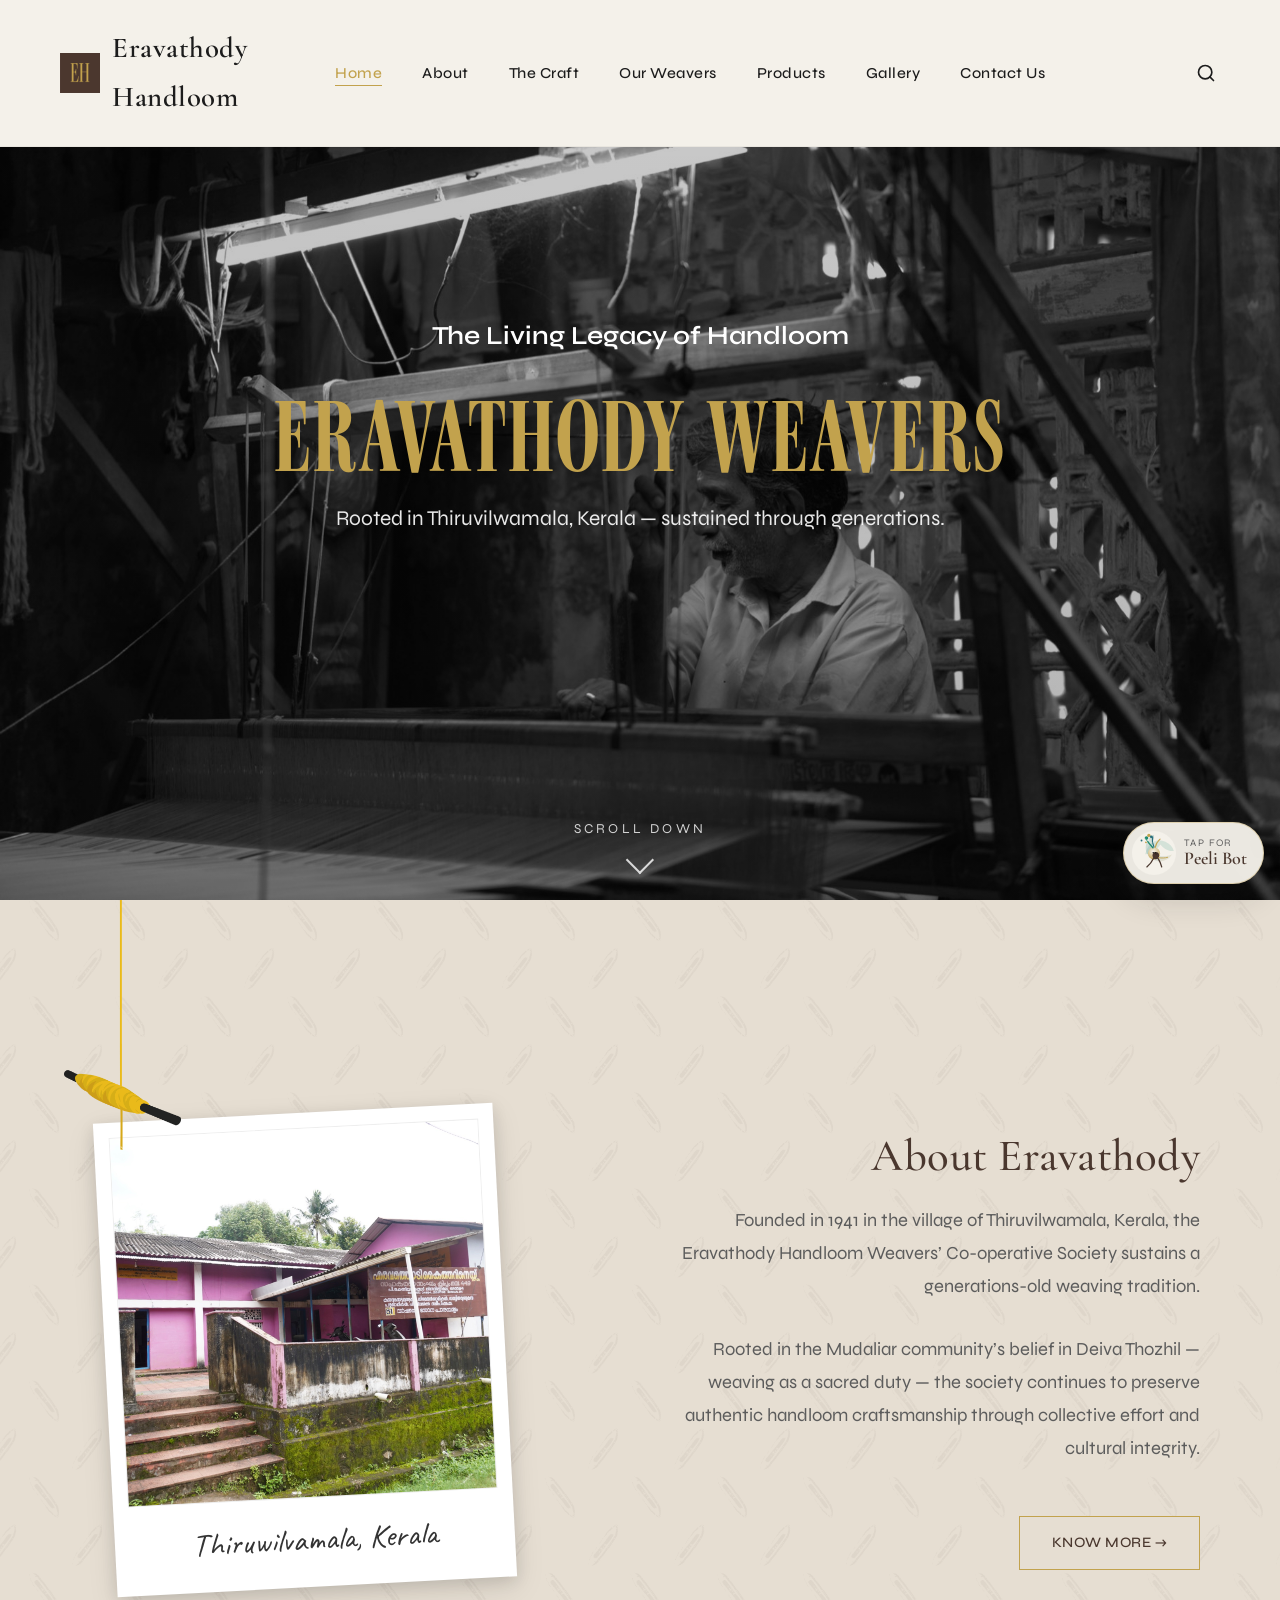
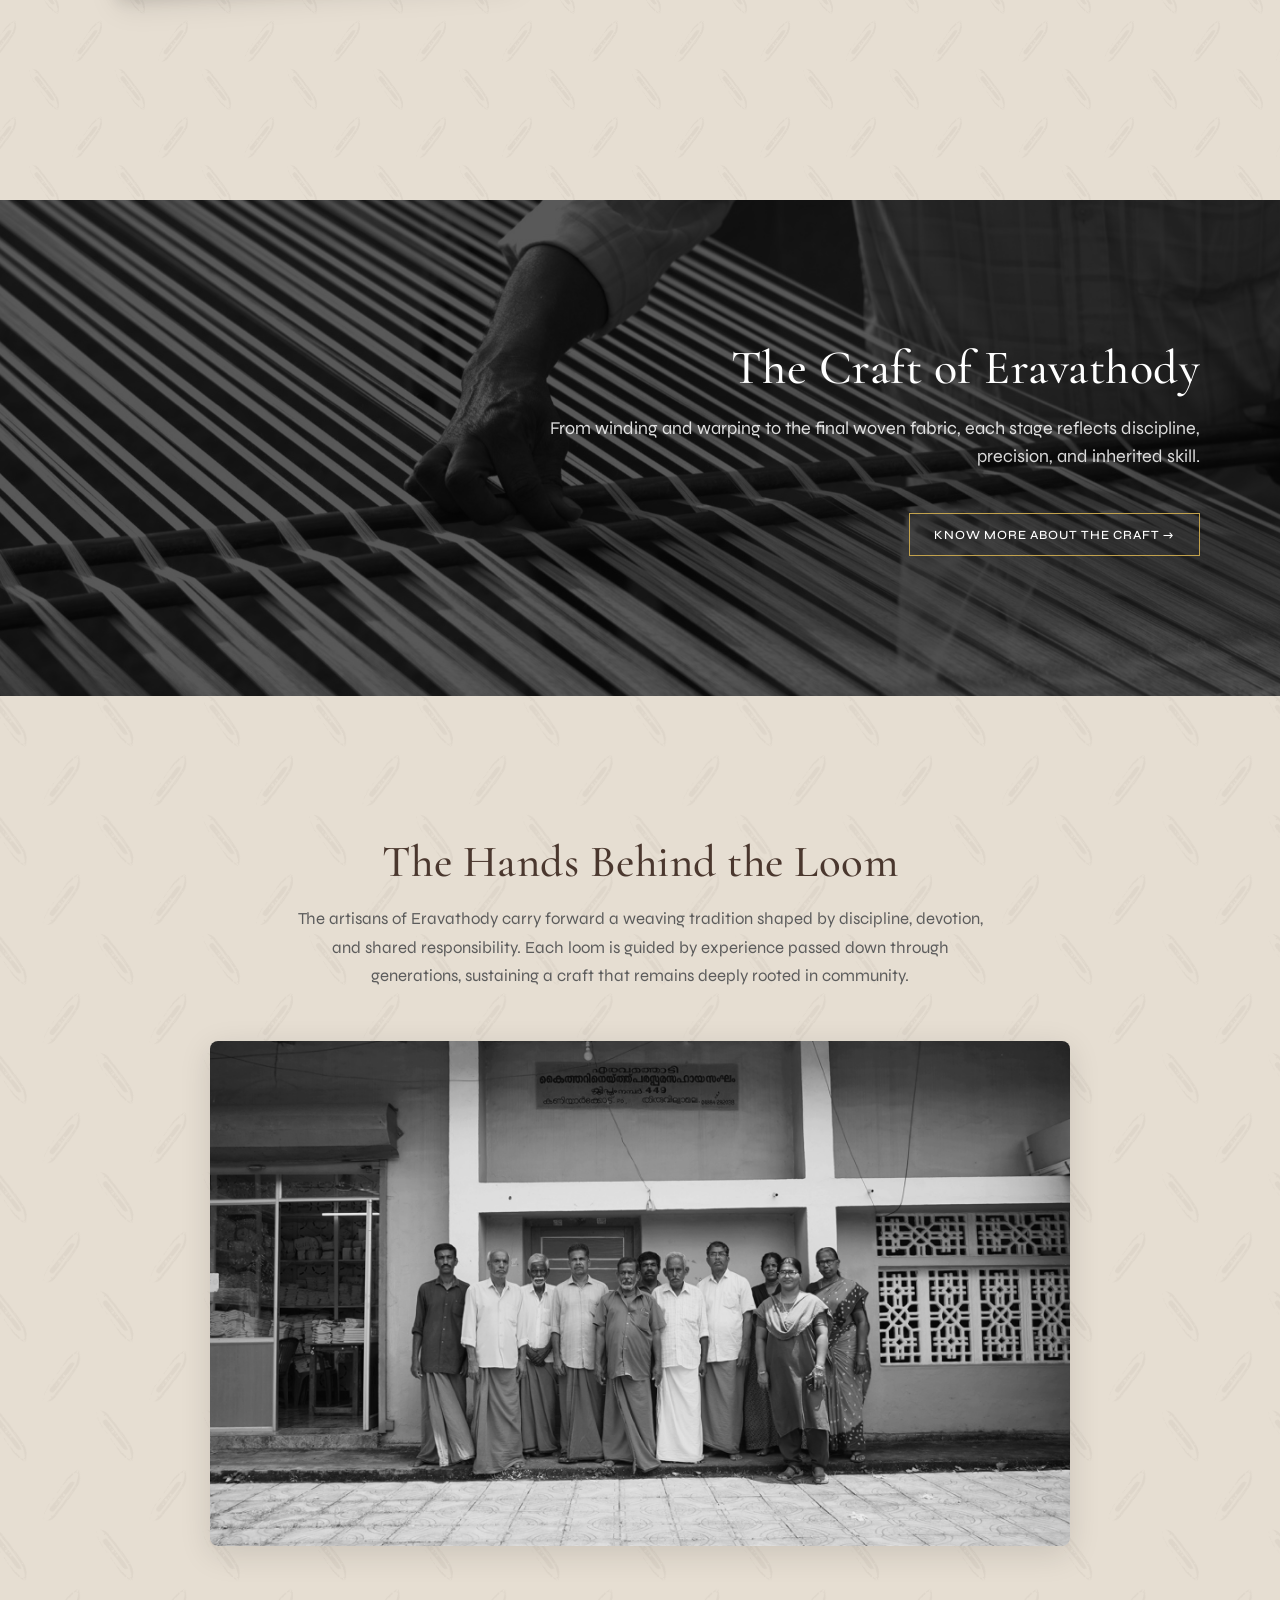
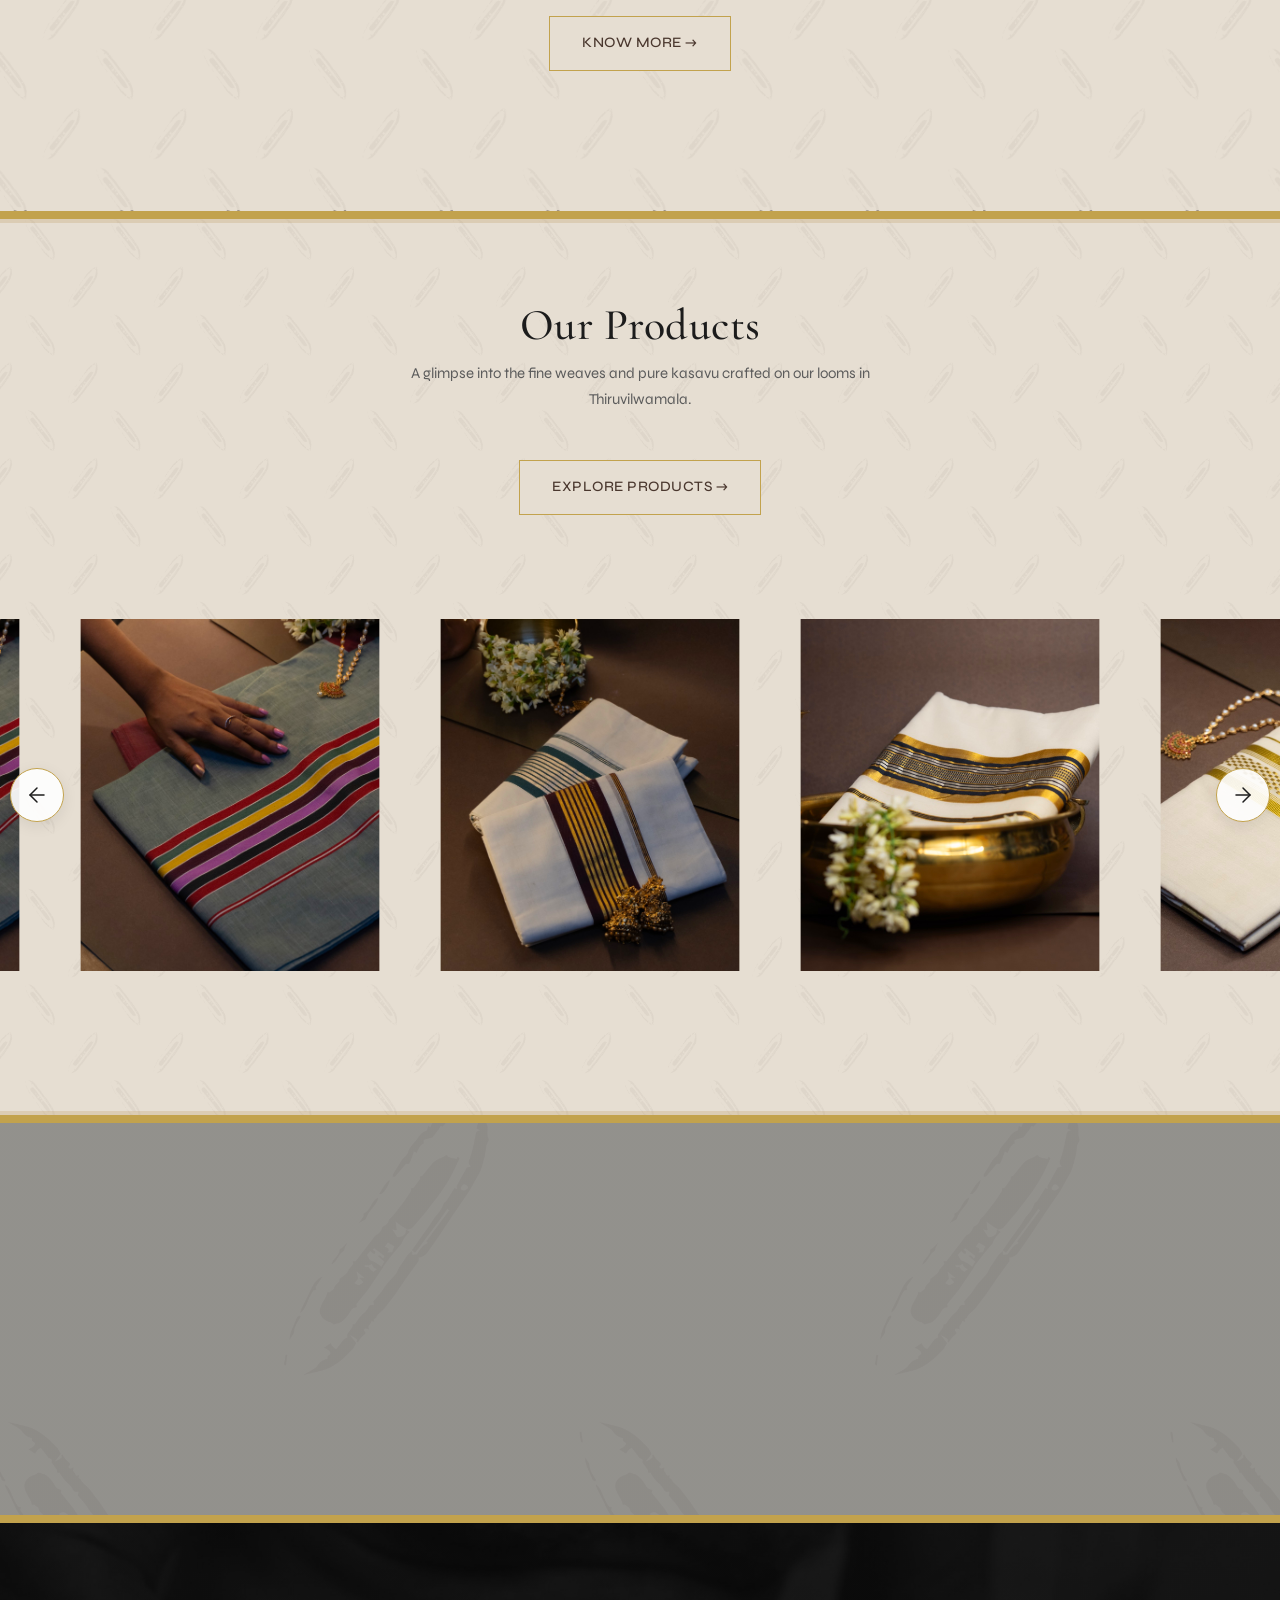
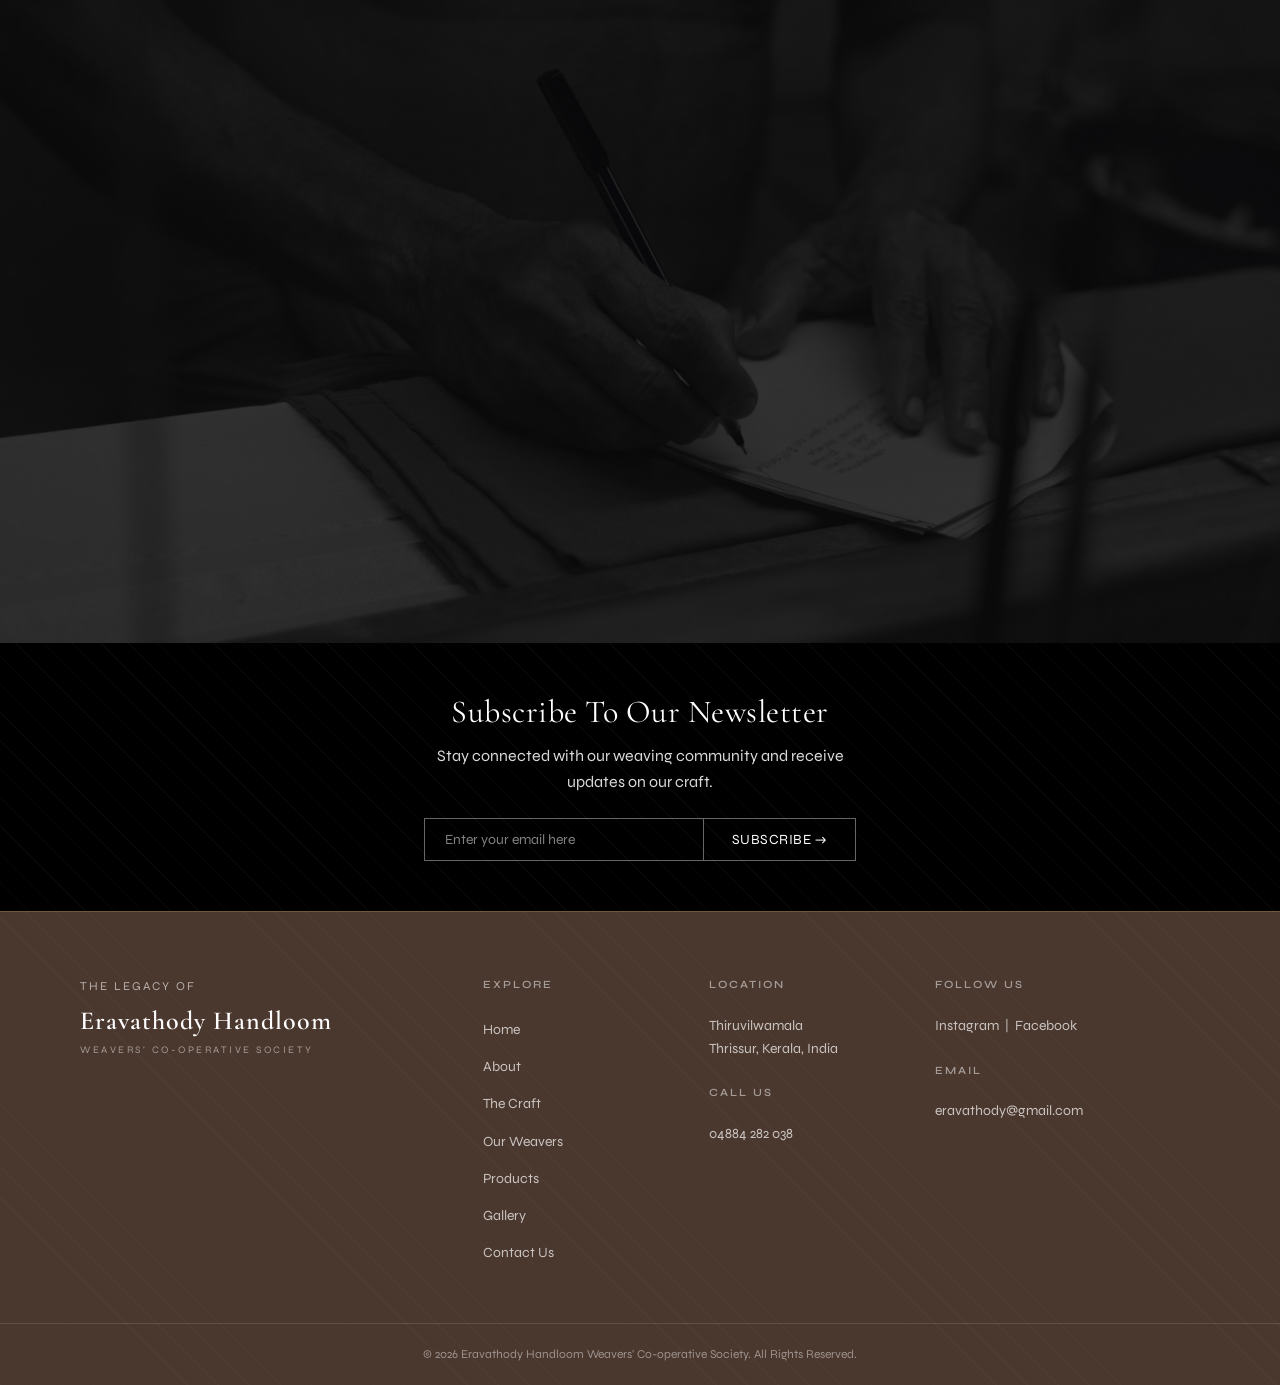
==== commit 3928a73b: "feat: add lightbox for images, fix timeline backdrop, search enhancements, remove backdrops from mul" ====
--- a/index.html
+++ b/index.html
@@ -20,6 +20,7 @@
 
     <!-- Link external CSS -->
     <link rel="stylesheet" href="homepage/homepage.css">
+    <link rel="stylesheet" href="chatbot.css">
     <link rel="stylesheet" href="navbar.css">
     <link rel="stylesheet" href="footer.css">
 </head>
@@ -141,7 +142,7 @@
         </section>
 
         <!-- ===== PRODUCT EXPLORATION SECTION ===== -->
-        <section class="gallery">
+        <section class="gallery" id="products">
             <div class="gallery__header">
                 <h2 class="gallery__heading">Our Products</h2>
                 <p class="gallery__subheading">A glimpse into the fine weaves and pure kasavu crafted on our looms in
@@ -329,6 +330,40 @@
             </div>
         </div>
 
+        <!-- Lightbox Model for Polaroid -->
+        <div id="lightboxModel" class="model">
+            <button id="closeLightboxModel" class="model__close-btn" aria-label="Close Lightbox">&times;</button>
+            <div class="lightbox__content">
+                <div class="lightbox__image-wrapper">
+                    <img id="lightboxImage" src="" alt="Gallery Image Full" class="lightbox__image">
+                </div>
+            </div>
+        </div>
+
+        <!-- Peeli Bot Launcher -->
+        <div class="peeli-bot" id="peeliBot">
+            <button class="peeli-bot__launcher" id="peeliBotToggle" type="button" aria-controls="peeliBotPanel"
+                aria-expanded="false">
+                <img src="homepage/peeli-bot.svg" alt="Peacock mascot for Peeli Bot" class="peeli-bot__mascot">
+                <span class="peeli-bot__copy">
+                    <span class="peeli-bot__label">Tap for</span>
+                    <span class="peeli-bot__name">Peeli Bot</span>
+                </span>
+            </button>
+            <div class="peeli-bot__panel" id="peeliBotPanel" aria-hidden="true">
+                <button class="peeli-bot__close" id="peeliBotClose" type="button" aria-label="Close Peeli Bot">×</button>
+                <p class="peeli-bot__eyebrow">Peeli Bot</p>
+                <p class="peeli-bot__message" id="peeliBotMessage" aria-live="polite">Hi, I am Peeli Bot. Type a question about the website and I will answer it.</p>
+                <div class="peeli-bot__chat" id="peeliBotChat" aria-label="Chat conversation" aria-live="polite">
+                    <div class="peeli-bot__bubble peeli-bot__bubble--bot">I can help with products, craft, weavers, gallery, about, and contact.</div>
+                </div>
+                <div class="peeli-bot__composer">
+                    <input class="peeli-bot__input" id="peeliBotInput" type="text" placeholder="Type your message">
+                    <button class="peeli-bot__send" id="peeliBotSend" type="button">Send</button>
+                </div>
+            </div>
+        </div>
+
     </main>
 
     <!-- Site Footer: Secondary Navigation, Address, and Legal Elements -->
@@ -385,7 +420,9 @@
     <script src="https://cdn.jsdelivr.net/npm/swiper@11/swiper-bundle.min.js"></script>
 
     <!-- Link external JS -->
+    <script src="chatbot.js"></script>
     <script src="homepage/homepage.js"></script>
+    <script src="search.js"></script>
 </body>
 
 </html>
--- a/homepage/homepage.css
+++ b/homepage/homepage.css
@@ -16,6 +16,10 @@
 /* Default theme */
 body {
     background-color: #F4F1EA;
+    background-image: linear-gradient(rgba(244, 241, 234, 0.95), rgba(244, 241, 234, 0.95)), url('../backdrop.png');
+    background-size: cover;
+    background-position: center;
+    background-repeat: no-repeat;
     color: #1C1C1C;
     font-family: 'Syne', sans-serif;
     font-weight: 400;
@@ -36,6 +40,10 @@
 
 .bg-light {
     background-color: #E6DED2;
+    background-image: linear-gradient(rgba(230, 222, 210, 0.95), rgba(230, 222, 210, 0.95)), url('../backdrop.png');
+    background-size: cover;
+    background-position: center;
+    background-repeat: no-repeat;
 }
 
 .text-center {
@@ -240,7 +248,7 @@
 
 .hero__subtitle {
     font-family: 'Syne', sans-serif;
-    font-size: 24px;
+    font-size: 26px;
     margin-top: 10px;
     margin-bottom: 10px;
     /* Reduced further to pull the title closer */
@@ -250,7 +258,7 @@
 
 .hero__title {
     font-family: 'MenckenStdHead', serif;
-    font-size: 96px;
+    font-size: 104px;
     /* Increased from 4.5rem */
     /* Large imposing text */
     font-weight: bold;
@@ -264,7 +272,7 @@
 
 .hero__description {
     font-family: 'Syne', sans-serif;
-    font-size: 19.2px;
+    font-size: 21px;
     color: rgba(255, 255, 255, 0.9);
     line-height: 1.6;
     max-width: 700px;
@@ -286,7 +294,7 @@
     opacity: 0.8;
     z-index: 10;
     /* Ensure it stays above other things */
-    cursor: pointer;
+    cursor: default;
 }
 
 .hero__swipe-text {
@@ -333,6 +341,10 @@
     justify-content: center;
     align-items: center;
     background-color: #E6DED2;
+    background-image: linear-gradient(rgba(230, 222, 210, 0.95), rgba(230, 222, 210, 0.95)), url('../backdrop.png');
+    background-size: cover;
+    background-position: center;
+    background-repeat: no-repeat;
     /* ensures it looks slightly distinct */
     position: relative;
     overflow: hidden;
@@ -489,6 +501,7 @@
     font-size: 12.5px;
     letter-spacing: 0.8px;
     margin-top: 10px;
+    background-color: transparent;
 }
 
 .btn.craft-banner-btn:hover {
@@ -522,19 +535,31 @@
 }
 
 .btn-outline {
-    background-color: transparent;
+    background-color: #F4F1EA;
     color: #4A372E;
     border: 1px solid #C2A24D;
+}
+
+.about .btn-outline,
+.artisan-section .btn-outline,
+.gallery .btn-outline,
+.bg-light .btn-outline {
+    background-color: #E6DED2;
 }
 
 .btn-outline:hover {
     background-color: #C2A24D;
     color: #F4F1EA;
+    border-color: #C2A24D;
 }
 
 /* 7. ARTISAN SHOWCASE SECTION (.artisan-section) */
 .artisan-section {
     background-color: #E6DED2;
+    background-image: linear-gradient(rgba(230, 222, 210, 0.95), rgba(230, 222, 210, 0.95)), url('../backdrop.png');
+    background-size: cover;
+    background-position: center;
+    background-repeat: no-repeat;
     display: flex;
     justify-content: center;
     align-items: center;
@@ -576,6 +601,12 @@
     height: auto;
     display: block;
     object-fit: cover;
+    cursor: pointer;
+    transition: transform 0.3s ease;
+}
+
+.artisan-photo:hover {
+    transform: scale(1.02);
 }
 
 .artisan-btn {
@@ -585,6 +616,10 @@
 /* 8. PRODUCT GALLERY SECTION (.gallery) */
 .gallery {
     background-color: #E6DED2;
+    background-image: linear-gradient(rgba(230, 222, 210, 0.95), rgba(230, 222, 210, 0.95)), url('../backdrop.png');
+    background-size: cover;
+    background-position: 80% center;
+    background-repeat: no-repeat;
     padding: 80px 0;
     position: relative;
     /* Kasavu: double gold stripe on top and bottom */
@@ -878,6 +913,18 @@
     margin-bottom: 40px;
 }
 
+.contact-banner .btn-outline {
+    background-color: transparent !important;
+    border: 1px solid #C2A24D !important;
+    color: #ffffff !important;
+}
+
+.contact-banner .btn-outline:hover {
+    background-color: #C2A24D !important;
+    border-color: #C2A24D !important;
+    color: #000000 !important;
+}
+
 .contact-banner__info .small-uppercase {
     font-family: 'Syne', sans-serif;
     font-size: 14px;
@@ -1114,6 +1161,10 @@
 
 .mission-section {
     background-color: #F4F1EA;
+    background-image: linear-gradient(rgba(244, 241, 234, 0.95), rgba(244, 241, 234, 0.95)), url('../backdrop.png');
+    background-size: cover;
+    background-position: center;
+    background-repeat: no-repeat;
 }
 
 .mission-content {
@@ -1205,6 +1256,10 @@
 
 .craft-intro {
     background-color: #E6DED2;
+    background-image: linear-gradient(rgba(230, 222, 210, 0.95), rgba(230, 222, 210, 0.95)), url('../backdrop.png');
+    background-size: cover;
+    background-position: center;
+    background-repeat: no-repeat;
 }
 
 .craft-intro-content {
@@ -1214,6 +1269,10 @@
 
 .process-section {
     background-color: #F4F1EA;
+    background-image: linear-gradient(rgba(244, 241, 234, 0.95), rgba(244, 241, 234, 0.95)), url('../backdrop.png');
+    background-size: cover;
+    background-position: center;
+    background-repeat: no-repeat;
 }
 
 .process-step {
@@ -1273,6 +1332,10 @@
 
 .weavers-intro {
     background-color: #E6DED2;
+    background-image: linear-gradient(rgba(230, 222, 210, 0.95), rgba(230, 222, 210, 0.95)), url('../backdrop.png');
+    background-size: cover;
+    background-position: center;
+    background-repeat: no-repeat;
 }
 
 .weavers-intro-content {
@@ -1282,6 +1345,10 @@
 
 .featured-weavers {
     background-color: #F4F1EA;
+    background-image: linear-gradient(rgba(244, 241, 234, 0.95), rgba(244, 241, 234, 0.95)), url('../backdrop.png');
+    background-size: cover;
+    background-position: center;
+    background-repeat: no-repeat;
 }
 
 .weaver-profile {
@@ -1387,6 +1454,10 @@
 
 .gallery-intro {
     background-color: #E6DED2;
+    background-image: linear-gradient(rgba(230, 222, 210, 0.95), rgba(230, 222, 210, 0.95)), url('../backdrop.png');
+    background-size: cover;
+    background-position: center;
+    background-repeat: no-repeat;
 }
 
 .gallery-intro-content {
@@ -1396,6 +1467,10 @@
 
 .full-gallery {
     background-color: #F4F1EA;
+    background-image: linear-gradient(rgba(244, 241, 234, 0.95), rgba(244, 241, 234, 0.95)), url('../backdrop.png');
+    background-size: cover;
+    background-position: center;
+    background-repeat: no-repeat;
 }
 
 .gallery-grid {
@@ -1489,3 +1564,50 @@
     line-height: 1.7;
     margin: 0;
 }
+/* =========================================
+   12. LIGHTBOX STYLES (POLAROID)
+   ========================================= */
+#lightboxModel {
+    background: rgba(0, 0, 0, 0.95);
+}
+
+.lightbox__content {
+    display: flex;
+    align-items: center;
+    justify-content: center;
+    width: 90%;
+    height: 80vh;
+    gap: 20px;
+}
+
+.lightbox__image-wrapper {
+    display: flex;
+    flex-direction: column;
+    align-items: center;
+    justify-content: center;
+    max-width: 80%;
+    height: 100%;
+}
+
+.lightbox__image {
+    max-width: 100%;
+    max-height: calc(100% - 40px);
+    object-fit: contain;
+    box-shadow: 0 0 20px rgba(0,0,0,0.5);
+    border: 2px solid #C2A24D;
+}
+
+#closeLightboxModel {
+    top: 20px;
+    right: 30px;
+    font-size: 50px;
+}
+
+.about__polaroid {
+    cursor: pointer;
+    transition: transform 0.3s ease;
+}
+
+.about__polaroid:hover {
+    transform: scale(1.02) rotate(-2deg);
+}
--- a/chatbot.css
+++ b/chatbot.css
@@ -0,0 +1,217 @@
+.peeli-bot {
+    position: fixed;
+    right: 16px;
+    bottom: 16px;
+    z-index: 1300;
+    display: flex;
+    flex-direction: column-reverse;
+    align-items: flex-end;
+    gap: 10px;
+}
+
+.peeli-bot__launcher {
+    display: flex;
+    align-items: center;
+    gap: 8px;
+    padding: 8px 10px 8px 8px;
+    border: 1px solid rgba(194, 162, 77, 0.35);
+    border-radius: 999px;
+    background: rgba(244, 241, 234, 0.96);
+    box-shadow: 0 14px 32px rgba(28, 28, 28, 0.16);
+    cursor: pointer;
+    color: #1C1C1C;
+    transition: transform 0.25s ease, box-shadow 0.25s ease, border-color 0.25s ease;
+    backdrop-filter: blur(10px);
+}
+
+.peeli-bot__launcher:hover {
+    transform: translateY(-2px);
+    border-color: rgba(194, 162, 77, 0.55);
+    box-shadow: 0 18px 36px rgba(28, 28, 28, 0.2);
+}
+
+.peeli-bot__mascot {
+    width: 44px;
+    height: 44px;
+    flex: 0 0 44px;
+    display: block;
+}
+
+.peeli-bot__copy {
+    display: flex;
+    flex-direction: column;
+    align-items: flex-start;
+    line-height: 1.1;
+    padding-right: 6px;
+}
+
+.peeli-bot__label {
+    font-family: 'Syne', sans-serif;
+    font-size: 10px;
+    letter-spacing: 1.4px;
+    text-transform: uppercase;
+    color: #5C5C5C;
+}
+
+.peeli-bot__name {
+    font-family: 'Cormorant Garamond', serif;
+    font-size: 18px;
+    color: #4A372E;
+    font-weight: 600;
+}
+
+.peeli-bot__panel {
+    position: relative;
+    width: 320px;
+    padding: 18px 16px 14px;
+    border: 1px solid rgba(194, 162, 77, 0.35);
+    border-radius: 24px;
+    background: rgba(250, 247, 241, 0.98);
+    box-shadow: 0 18px 40px rgba(28, 28, 28, 0.18);
+    opacity: 0;
+    pointer-events: none;
+    transform: translateY(10px) scale(0.98);
+    transition: opacity 0.25s ease, transform 0.25s ease;
+}
+
+.peeli-bot.is-open .peeli-bot__panel {
+    opacity: 1;
+    pointer-events: auto;
+    transform: translateY(0) scale(1);
+}
+
+.peeli-bot__close {
+    position: absolute;
+    top: 10px;
+    right: 12px;
+    border: none;
+    background: transparent;
+    color: #5C5C5C;
+    font-size: 22px;
+    line-height: 1;
+    cursor: pointer;
+}
+
+.peeli-bot__eyebrow {
+    font-family: 'Syne', sans-serif;
+    font-size: 10px;
+    letter-spacing: 1.8px;
+    text-transform: uppercase;
+    color: #C2A24D;
+    margin: 0 0 6px;
+}
+
+.peeli-bot__message {
+    font-family: 'Syne', sans-serif;
+    font-size: 13px;
+    line-height: 1.6;
+    color: #5C5C5C;
+    margin: 0 0 8px;
+}
+
+.peeli-bot__chat {
+    display: flex;
+    flex-direction: column;
+    gap: 8px;
+    max-height: 180px;
+    overflow-y: auto;
+    padding: 8px;
+    margin-bottom: 10px;
+    border: 1px solid rgba(194, 162, 77, 0.22);
+    border-radius: 18px;
+    background: rgba(244, 241, 234, 0.8);
+}
+
+.peeli-bot__bubble {
+    max-width: 92%;
+    padding: 10px 12px;
+    border-radius: 16px;
+    font-family: 'Syne', sans-serif;
+    font-size: 12px;
+    line-height: 1.5;
+}
+
+.peeli-bot__bubble--bot {
+    align-self: flex-start;
+    background: #ffffff;
+    color: #4A372E;
+    border: 1px solid rgba(194, 162, 77, 0.18);
+}
+
+.peeli-bot__bubble--user {
+    align-self: flex-end;
+    background: #C2A24D;
+    color: #1C1C1C;
+}
+
+.peeli-bot__composer {
+    display: grid;
+    grid-template-columns: 1fr auto;
+    gap: 8px;
+    align-items: center;
+}
+
+.peeli-bot__input {
+    width: 100%;
+    border: 1px solid rgba(194, 162, 77, 0.35);
+    border-radius: 999px;
+    padding: 10px 14px;
+    background: #fff;
+    color: #1C1C1C;
+    font-family: 'Syne', sans-serif;
+    font-size: 12px;
+    outline: none;
+}
+
+.peeli-bot__input::placeholder {
+    color: #8b7d68;
+}
+
+.peeli-bot__send {
+    border: 1px solid #C2A24D;
+    border-radius: 999px;
+    padding: 10px 16px;
+    background: #C2A24D;
+    color: #1C1C1C;
+    font-family: 'Syne', sans-serif;
+    font-size: 12px;
+    font-weight: 600;
+    cursor: pointer;
+    transition: background-color 0.25s ease, border-color 0.25s ease, transform 0.25s ease;
+}
+
+.peeli-bot__send:hover {
+    background: #b8953f;
+    border-color: #b8953f;
+    transform: translateY(-1px);
+}
+
+@media (max-width: 768px) {
+    .peeli-bot {
+        right: 12px;
+        bottom: 12px;
+        gap: 10px;
+    }
+
+    .peeli-bot__launcher {
+        padding: 8px 10px 8px 8px;
+    }
+
+    .peeli-bot__mascot {
+        width: 40px;
+        height: 40px;
+        flex-basis: 40px;
+    }
+
+    .peeli-bot__name {
+        font-size: 17px;
+    }
+
+    .peeli-bot__panel {
+        width: min(90vw, 320px);
+    }
+
+    .peeli-bot__chat {
+        max-height: 150px;
+    }
+}
--- a/navbar.css
+++ b/navbar.css
@@ -137,3 +137,74 @@
 .nav-links a.active::after {
     width: 100%;
 }
+
+/* =========================================
+   SEARCH SUGGESTIONS DROPDOWN
+   ========================================= */
+.search-suggestions {
+    position: absolute;
+    top: calc(100% + 10px);
+    right: 0;
+    width: 300px;
+    background-color: #F4F1EA;
+    border: 1px solid #C2A24D;
+    box-shadow: 0 10px 25px rgba(0, 0, 0, 0.1);
+    z-index: 9999;
+    opacity: 0;
+    visibility: hidden;
+    transform: translateY(-10px);
+    transition: all 0.3s ease;
+    border-radius: 4px;
+    overflow: hidden;
+}
+
+.search-suggestions.active {
+    opacity: 1;
+    visibility: visible;
+    transform: translateY(0);
+}
+
+.search-suggestion-item {
+    display: block;
+    padding: 12px 16px;
+    border-bottom: 1px solid rgba(194, 162, 77, 0.2);
+    text-decoration: none;
+    transition: background-color 0.2s ease;
+}
+
+.search-suggestion-item:last-child {
+    border-bottom: none;
+}
+
+.search-suggestion-item:hover {
+    background-color: rgba(194, 162, 77, 0.1);
+}
+
+.search-suggestion-title {
+    font-family: 'Syne', sans-serif;
+    font-size: 14px;
+    color: #4A372E;
+    font-weight: 500;
+    margin-bottom: 4px;
+}
+
+.search-suggestion-category {
+    font-family: 'Caveat', cursive;
+    font-size: 13px;
+    color: #888;
+}
+
+.search-suggestion-no-results {
+    padding: 16px;
+    text-align: center;
+    font-family: 'Syne', sans-serif;
+    font-size: 14px;
+    color: #888;
+}
+
+.search-highlight {
+    background-color: rgba(194, 162, 77, 0.3);
+    color: #4A372E;
+    font-weight: 600;
+    padding: 0 2px;
+}
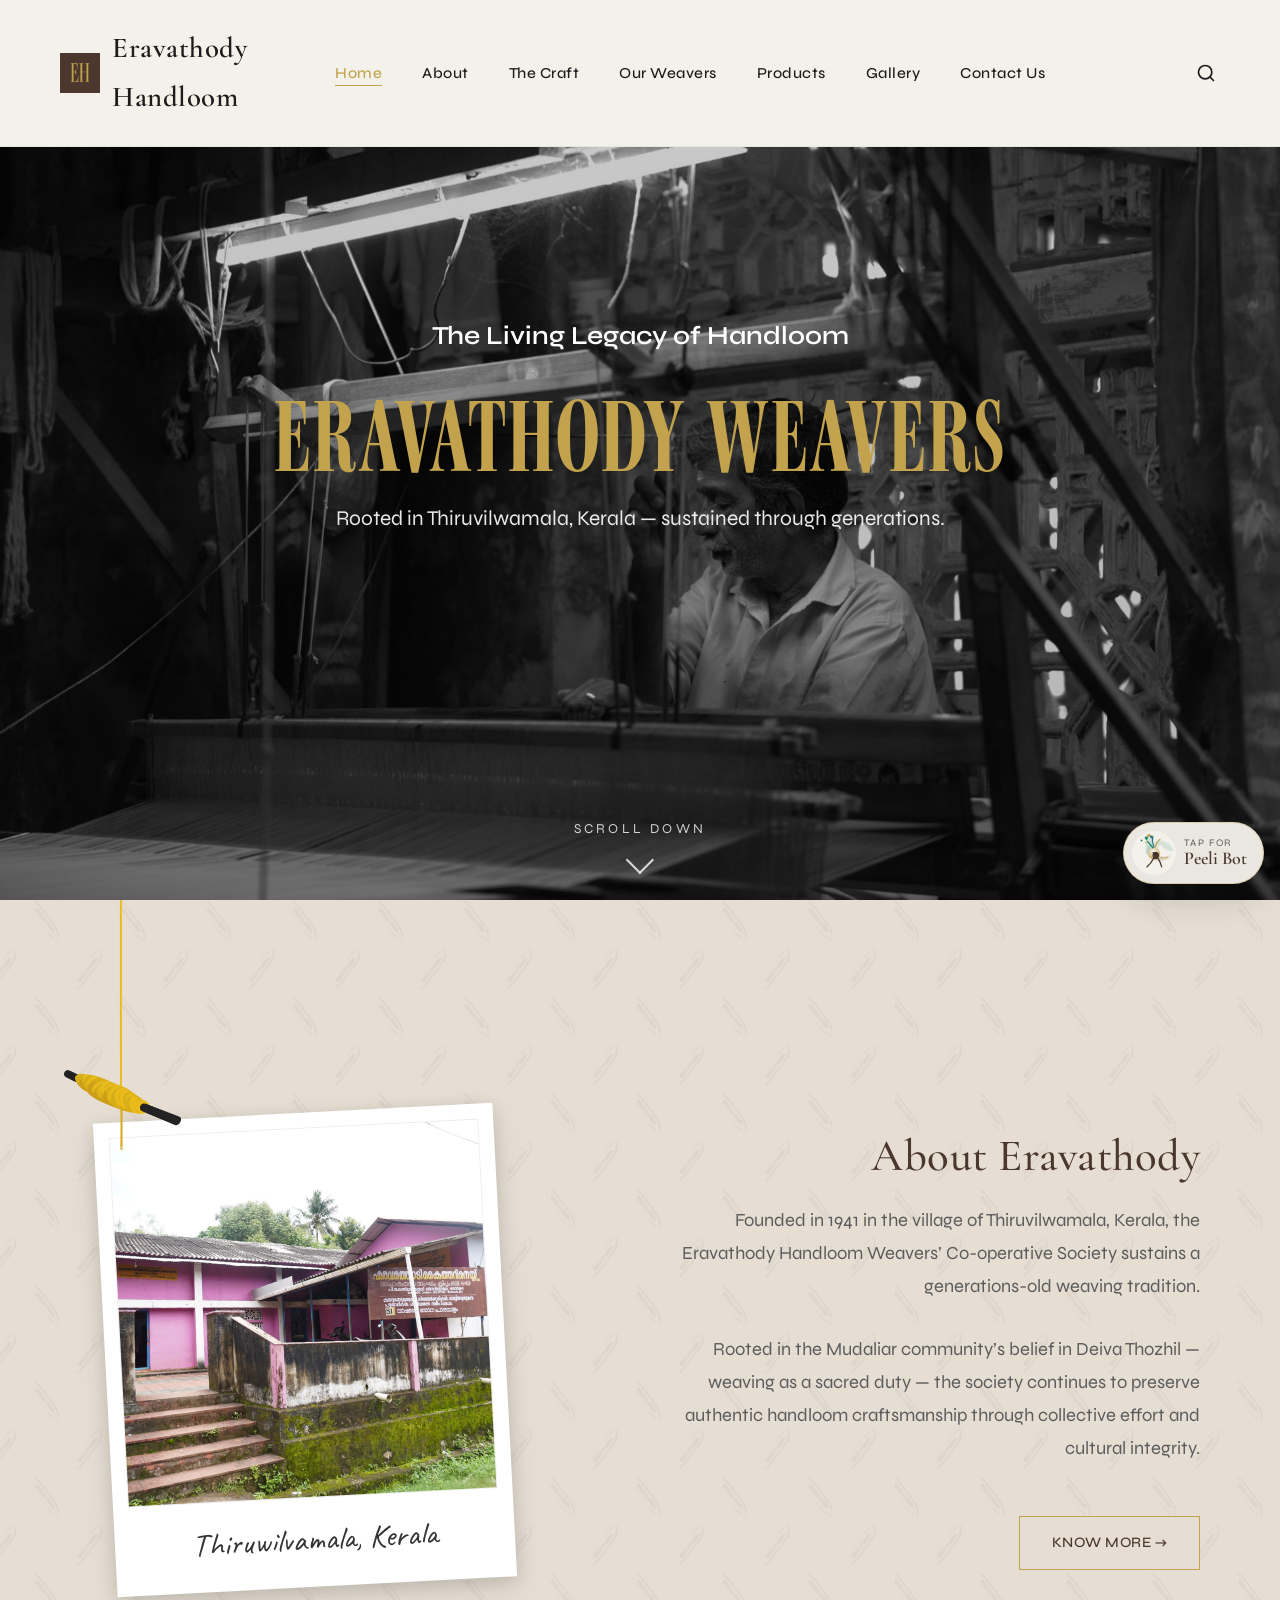
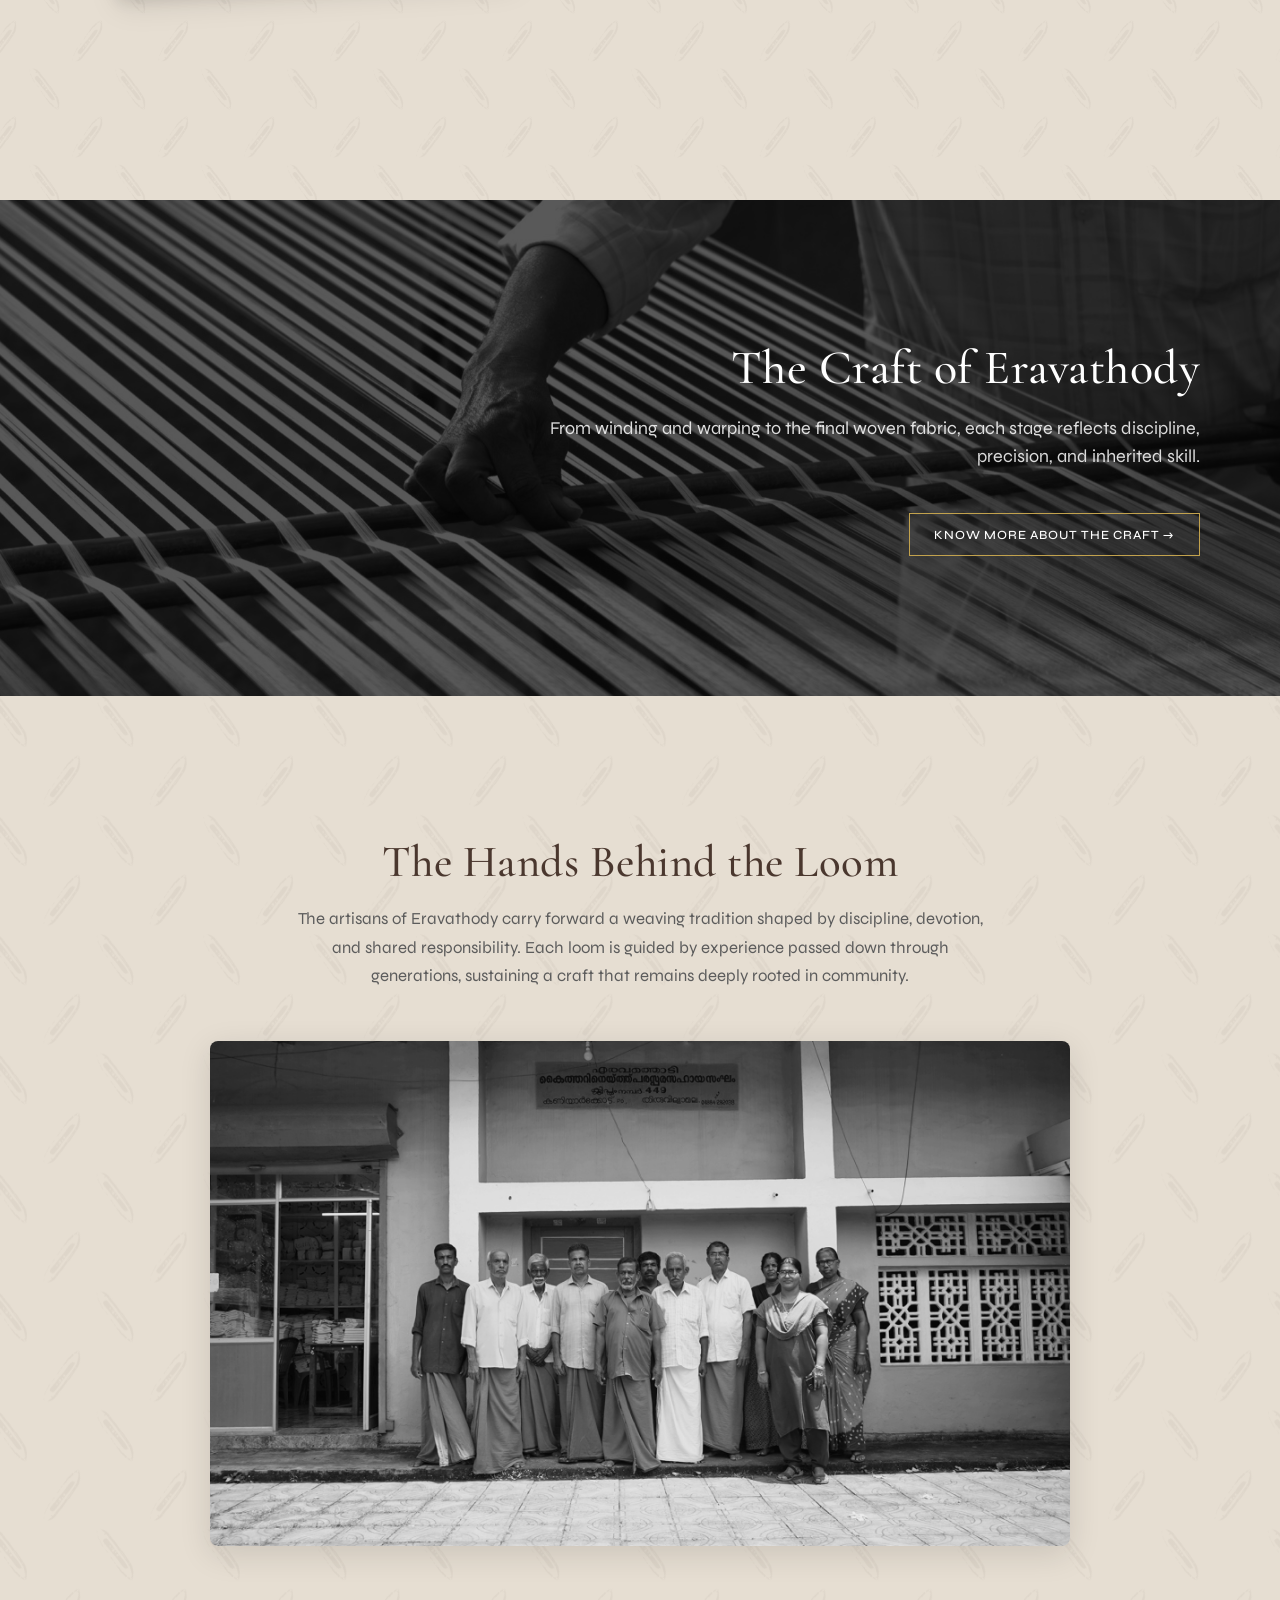
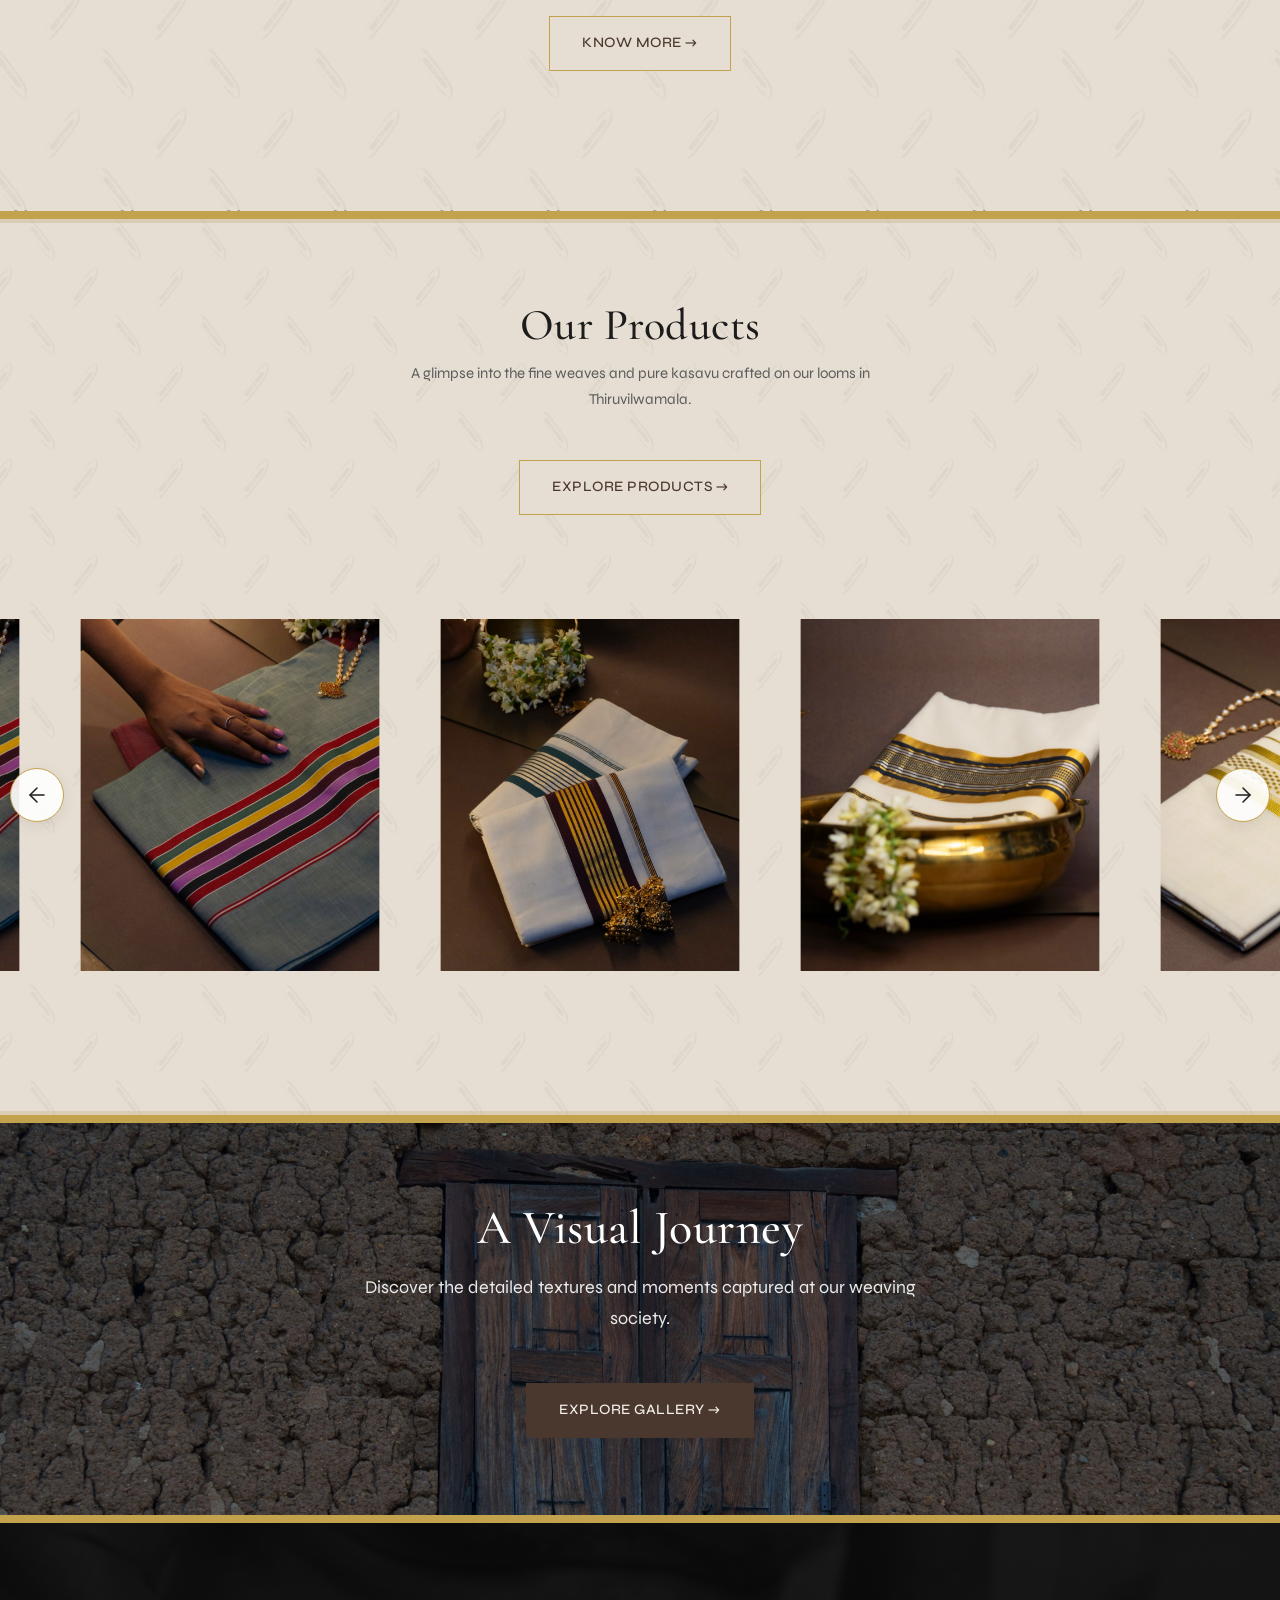
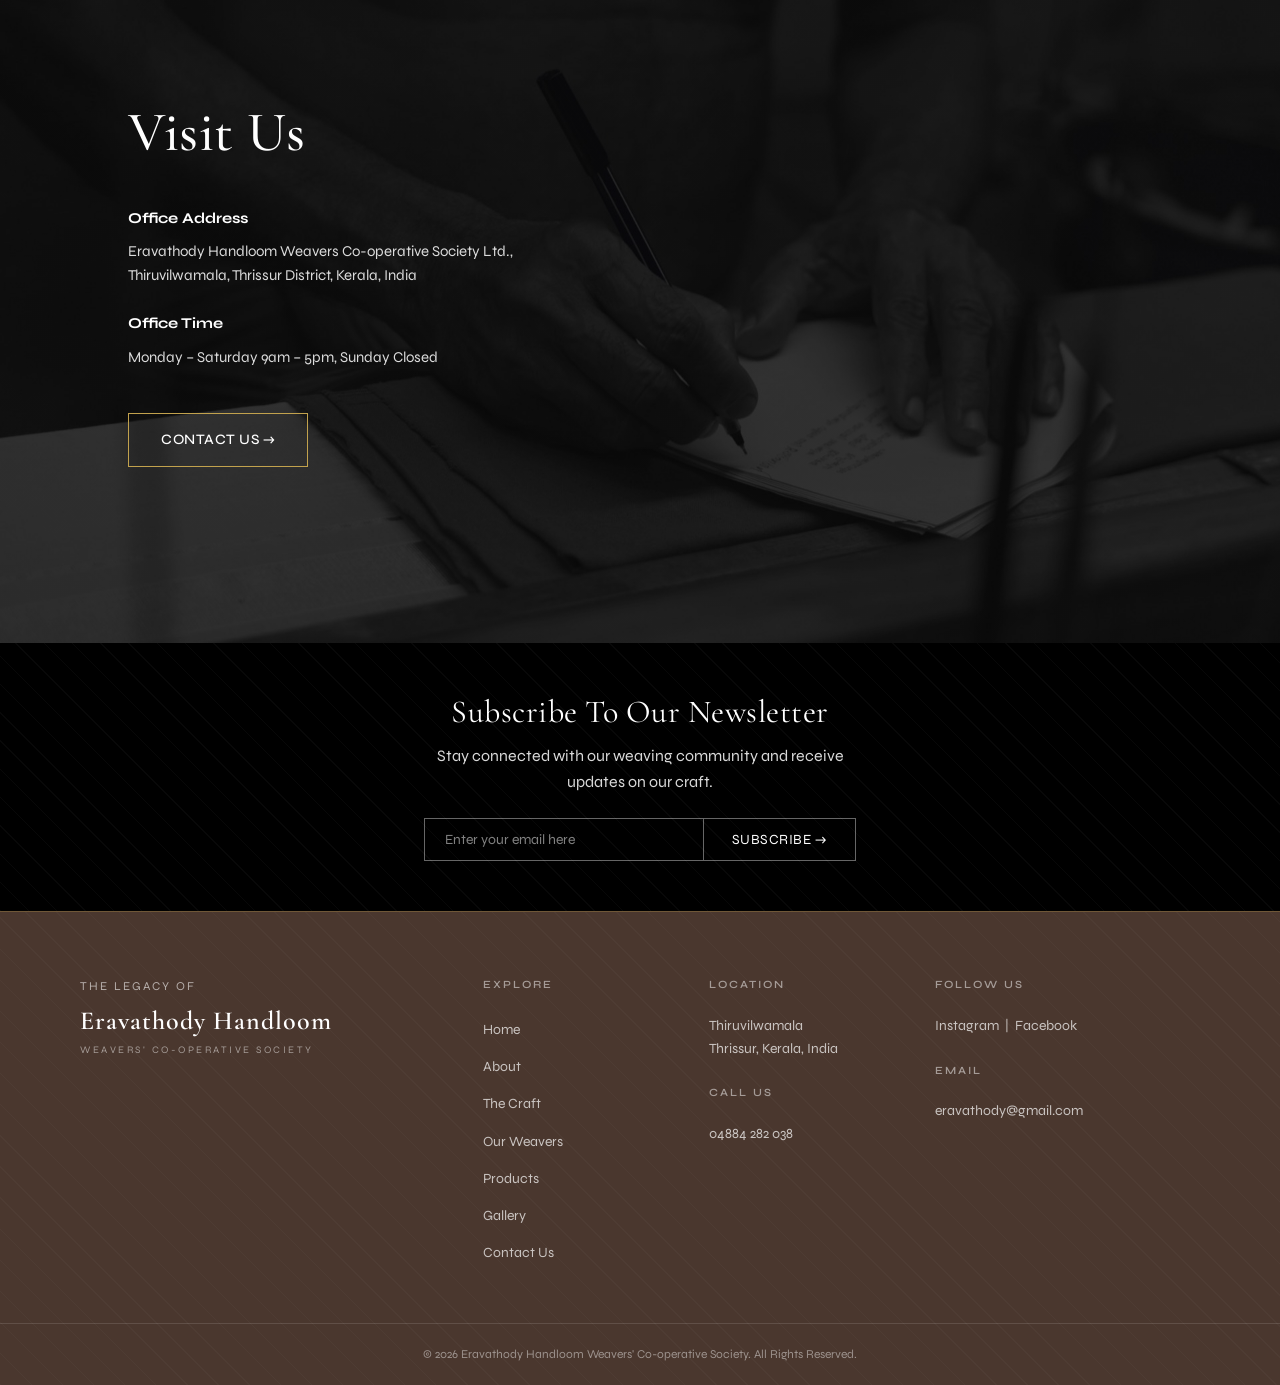
==== commit e77fa3db: "perf: safely optimize images without quality loss (Retina 2560px, JPEG 85%), add lazy loading" ====
--- a/index.html
+++ b/index.html
@@ -4,9 +4,54 @@
 <head>
     <meta charset="UTF-8">
     <meta name="viewport" content="width=device-width, initial-scale=1.0">
-    <title>Eravathody Handloom Weavers - Kerala</title>
-    <meta name="description" content="Eravathody Handloom Weavers' Co-operative Society in Thiruvilwamala, Kerala. Discover authentic, handwoven Kasavu sarees, set mundus, and traditional fabrics.">
+    <title>Eravathody Handloom Weavers - Kerala | Authentic Kasavu Sarees & Mundus</title>
+    <meta name="description" content="Eravathody Handloom Weavers' Co-operative Society in Thiruvilwamala, Kerala. Discover authentic, handwoven Kasavu sarees, set mundus, and traditional fabrics since 1941.">
     <meta name="keywords" content="Eravathody Handloom, Kerala Handloom, Kasavu Saree, Set Mundu, Double Mundu, Traditional Kerala Weaving, Thiruvilwamala, Handwoven, Authentic Kasavu">
+    <meta name="robots" content="index, follow">
+    <meta name="author" content="Eravathody Handloom Weavers' Co-operative Society">
+    <link rel="canonical" href="https://rehanjose11.github.io/Eravathodyweavers/">
+
+    <!-- Open Graph / Social Sharing -->
+    <meta property="og:type" content="website">
+    <meta property="og:site_name" content="Eravathody Handloom Weavers">
+    <meta property="og:title" content="Eravathody Handloom Weavers - Authentic Kerala Kasavu">
+    <meta property="og:description" content="Handwoven Kasavu sarees and mundus from Thiruvilwamala, Kerala — crafted by master weavers since 1941.">
+    <meta property="og:url" content="https://rehanjose11.github.io/Eravathodyweavers/">
+    <meta property="og:image" content="https://rehanjose11.github.io/Eravathodyweavers/homepage/imagesHP/hero.jpg">
+
+    <!-- Twitter Card -->
+    <meta name="twitter:card" content="summary_large_image">
+    <meta name="twitter:title" content="Eravathody Handloom Weavers - Authentic Kerala Kasavu">
+    <meta name="twitter:description" content="Handwoven Kasavu sarees and mundus from Thiruvilwamala, Kerala — crafted by master weavers since 1941.">
+    <meta name="twitter:image" content="https://rehanjose11.github.io/Eravathodyweavers/homepage/imagesHP/hero.jpg">
+
+    <!-- Structured Data -->
+    <script type="application/ld+json">
+    {
+      "@context": "https://schema.org",
+      "@type": "LocalBusiness",
+      "name": "Eravathody Handloom Weavers' Co-operative Society",
+      "description": "Authentic handwoven Kerala Kasavu sarees, Set Mundus, and Double Mundus crafted by master weavers since 1941.",
+      "url": "https://rehanjose11.github.io/Eravathodyweavers/",
+      "image": "https://rehanjose11.github.io/Eravathodyweavers/homepage/imagesHP/hero.jpg",
+      "address": {
+        "@type": "PostalAddress",
+        "streetAddress": "Eravathody Handloom Society 449",
+        "addressLocality": "Thiruvilwamala",
+        "addressRegion": "Kerala",
+        "addressCountry": "IN"
+      },
+      "geo": {
+        "@type": "GeoCoordinates",
+        "latitude": 10.7329074,
+        "longitude": 76.4191409
+      },
+      "sameAs": ["https://rehanjose11.github.io/Eravathodyweavers/"],
+      "foundingDate": "1941",
+      "keywords": "Kasavu Saree, Set Mundu, Kerala Handloom, Traditional Weaving"
+    }
+    </script>
+
     <link rel="icon" type="image/x-icon" href="homepage/imagesHP/Asset 1.ico">
     <!-- Google Fonts for Editorial Aesthetic -->
     <link rel="preconnect" href="https://fonts.googleapis.com">
@@ -82,13 +127,13 @@
         <section id="about" class="about section-padding bg-light">
             <!-- Top corner decorative element -->
             <div class="about__decorative">
-                <img src="homepage/imagesHP/gold.png" alt="Decorative element">
+                <img loading="lazy" src="homepage/imagesHP/gold.png" alt="Decorative element">
             </div>
             <!-- Polaroid image -->
             <div class="container fade-in about__grid">
                 <div class="about__image-column">
                     <div class="about__polaroid">
-                        <img src="homepage/imagesHP/pic2.JPG" alt="Thiruwilvamala Handloom">
+                        <img loading="lazy" src="homepage/imagesHP/pic2.JPG" alt="Thiruwilvamala Handloom">
                         <p class="about__polaroid-caption">Thiruwilvamala, Kerala</p>
                     </div>
                 </div>
@@ -135,7 +180,7 @@
                     Each loom is guided by experience passed down through generations, sustaining a craft that remains
                     deeply rooted in community.</p>
                 <div class="artisan-photo-wrapper">
-                    <img src="homepage/imagesHP/eravathody gang.png" alt="Eravathody Weavers Group" class="artisan-photo">
+                    <img loading="lazy" src="homepage/imagesHP/eravathody gang.png" alt="Eravathody Weavers Group" class="artisan-photo">
                 </div>
                 <a href="our weavers/weavers.html" class="btn btn-outline artisan-btn">Know More &rarr;</a>
             </div>
@@ -159,37 +204,37 @@
                 </button>
                 <div class="gallery__track" id="galleryTrack">
                     <div class="gallery__item">
-                    <img src="homepage/gallery section/DSC00782.jpg" alt="Eravathody Weave 1">
-                </div>
-                <div class="gallery__item">
-                    <img src="homepage/gallery section/DSC00786.jpg" alt="Eravathody Weave 2">
-                </div>
-                <div class="gallery__item">
-                    <img src="homepage/gallery section/DSC02269.jpg" alt="Eravathody Weave 3">
-                </div>
-                <div class="gallery__item">
-                    <img src="homepage/gallery section/DSC02353.jpg" alt="Eravathody Weave 4">
-                </div>
-                <div class="gallery__item">
-                    <img src="homepage/gallery section/DSC02393.jpg" alt="Eravathody Weave 5">
-                </div>
-                <div class="gallery__item">
-                    <img src="homepage/gallery section/DSC02912.jpg" alt="Eravathody Weave 6">
-                </div>
-                <div class="gallery__item">
-                    <img src="homepage/gallery section/DSC02944.jpg" alt="Eravathody Weave 7">
-                </div>
-                <div class="gallery__item">
-                    <img src="homepage/gallery section/DSC03002.jpg" alt="Eravathody Weave 8">
-                </div>
-                <div class="gallery__item">
-                    <img src="homepage/gallery section/_MG_9878.jpg" alt="Eravathody Weave 9">
-                </div>
-                <div class="gallery__item">
-                    <img src="homepage/gallery section/_MG_9883.jpg" alt="Eravathody Weave 10">
-                </div>
-                <div class="gallery__item">
-                    <img src="homepage/gallery section/_MG_9919.jpg" alt="Eravathody Weave 11">
+                    <img loading="lazy" src="homepage/gallery section/DSC00782.jpg" alt="Eravathody Weave 1">
+                </div>
+                <div class="gallery__item">
+                    <img loading="lazy" src="homepage/gallery section/DSC00786.jpg" alt="Eravathody Weave 2">
+                </div>
+                <div class="gallery__item">
+                    <img loading="lazy" src="homepage/gallery section/DSC02269.jpg" alt="Eravathody Weave 3">
+                </div>
+                <div class="gallery__item">
+                    <img loading="lazy" src="homepage/gallery section/DSC02353.jpg" alt="Eravathody Weave 4">
+                </div>
+                <div class="gallery__item">
+                    <img loading="lazy" src="homepage/gallery section/DSC02393.jpg" alt="Eravathody Weave 5">
+                </div>
+                <div class="gallery__item">
+                    <img loading="lazy" src="homepage/gallery section/DSC02912.jpg" alt="Eravathody Weave 6">
+                </div>
+                <div class="gallery__item">
+                    <img loading="lazy" src="homepage/gallery section/DSC02944.jpg" alt="Eravathody Weave 7">
+                </div>
+                <div class="gallery__item">
+                    <img loading="lazy" src="homepage/gallery section/DSC03002.jpg" alt="Eravathody Weave 8">
+                </div>
+                <div class="gallery__item">
+                    <img loading="lazy" src="homepage/gallery section/_MG_9878.jpg" alt="Eravathody Weave 9">
+                </div>
+                <div class="gallery__item">
+                    <img loading="lazy" src="homepage/gallery section/_MG_9883.jpg" alt="Eravathody Weave 10">
+                </div>
+                <div class="gallery__item">
+                    <img loading="lazy" src="homepage/gallery section/_MG_9919.jpg" alt="Eravathody Weave 11">
                 </div>
             </div>
             </div>
@@ -335,7 +380,7 @@
             <button id="closeLightboxModel" class="model__close-btn" aria-label="Close Lightbox">&times;</button>
             <div class="lightbox__content">
                 <div class="lightbox__image-wrapper">
-                    <img id="lightboxImage" src="" alt="Gallery Image Full" class="lightbox__image">
+                    <img loading="lazy" id="lightboxImage" src="" alt="Gallery Image Full" class="lightbox__image">
                 </div>
             </div>
         </div>
@@ -344,7 +389,7 @@
         <div class="peeli-bot" id="peeliBot">
             <button class="peeli-bot__launcher" id="peeliBotToggle" type="button" aria-controls="peeliBotPanel"
                 aria-expanded="false">
-                <img src="homepage/peeli-bot.svg" alt="Peacock mascot for Peeli Bot" class="peeli-bot__mascot">
+                <img loading="lazy" src="homepage/peeli-bot.svg" alt="Peacock mascot for Peeli Bot" class="peeli-bot__mascot">
                 <span class="peeli-bot__copy">
                     <span class="peeli-bot__label">Tap for</span>
                     <span class="peeli-bot__name">Peeli Bot</span>
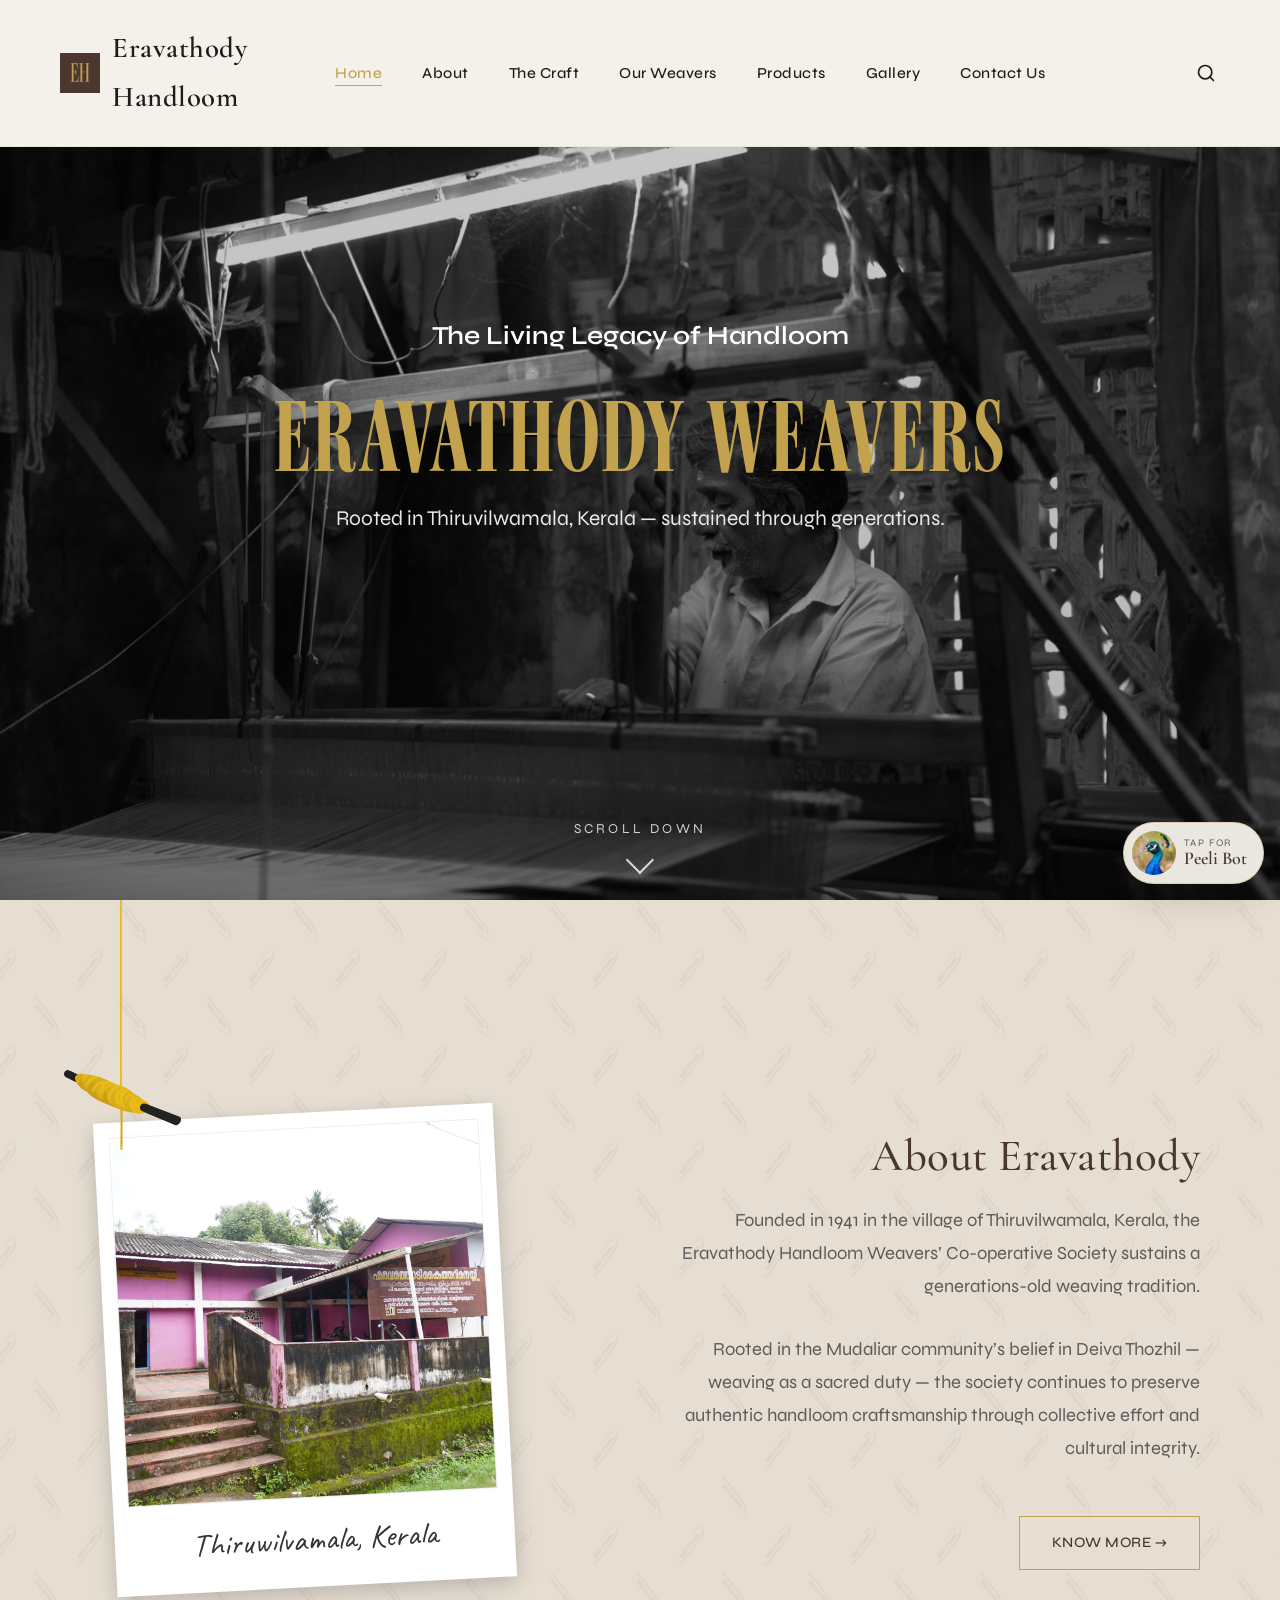
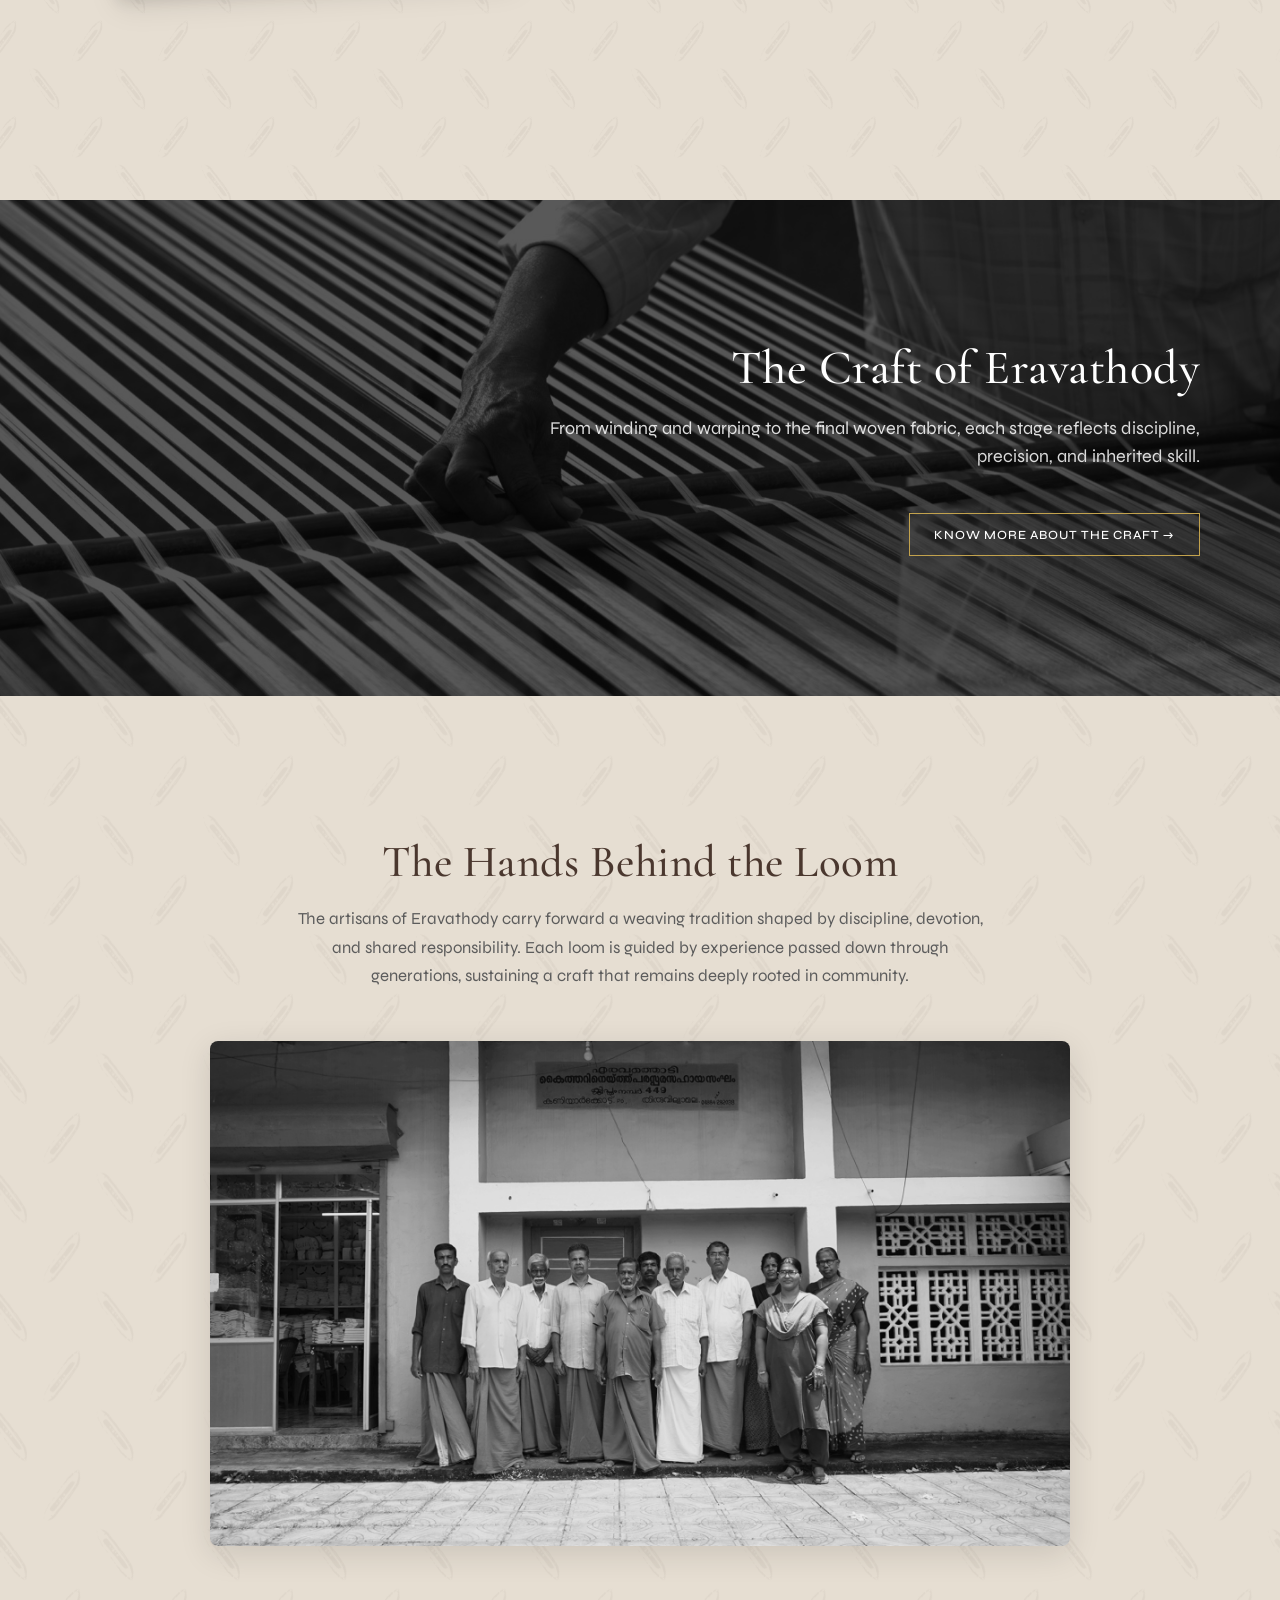
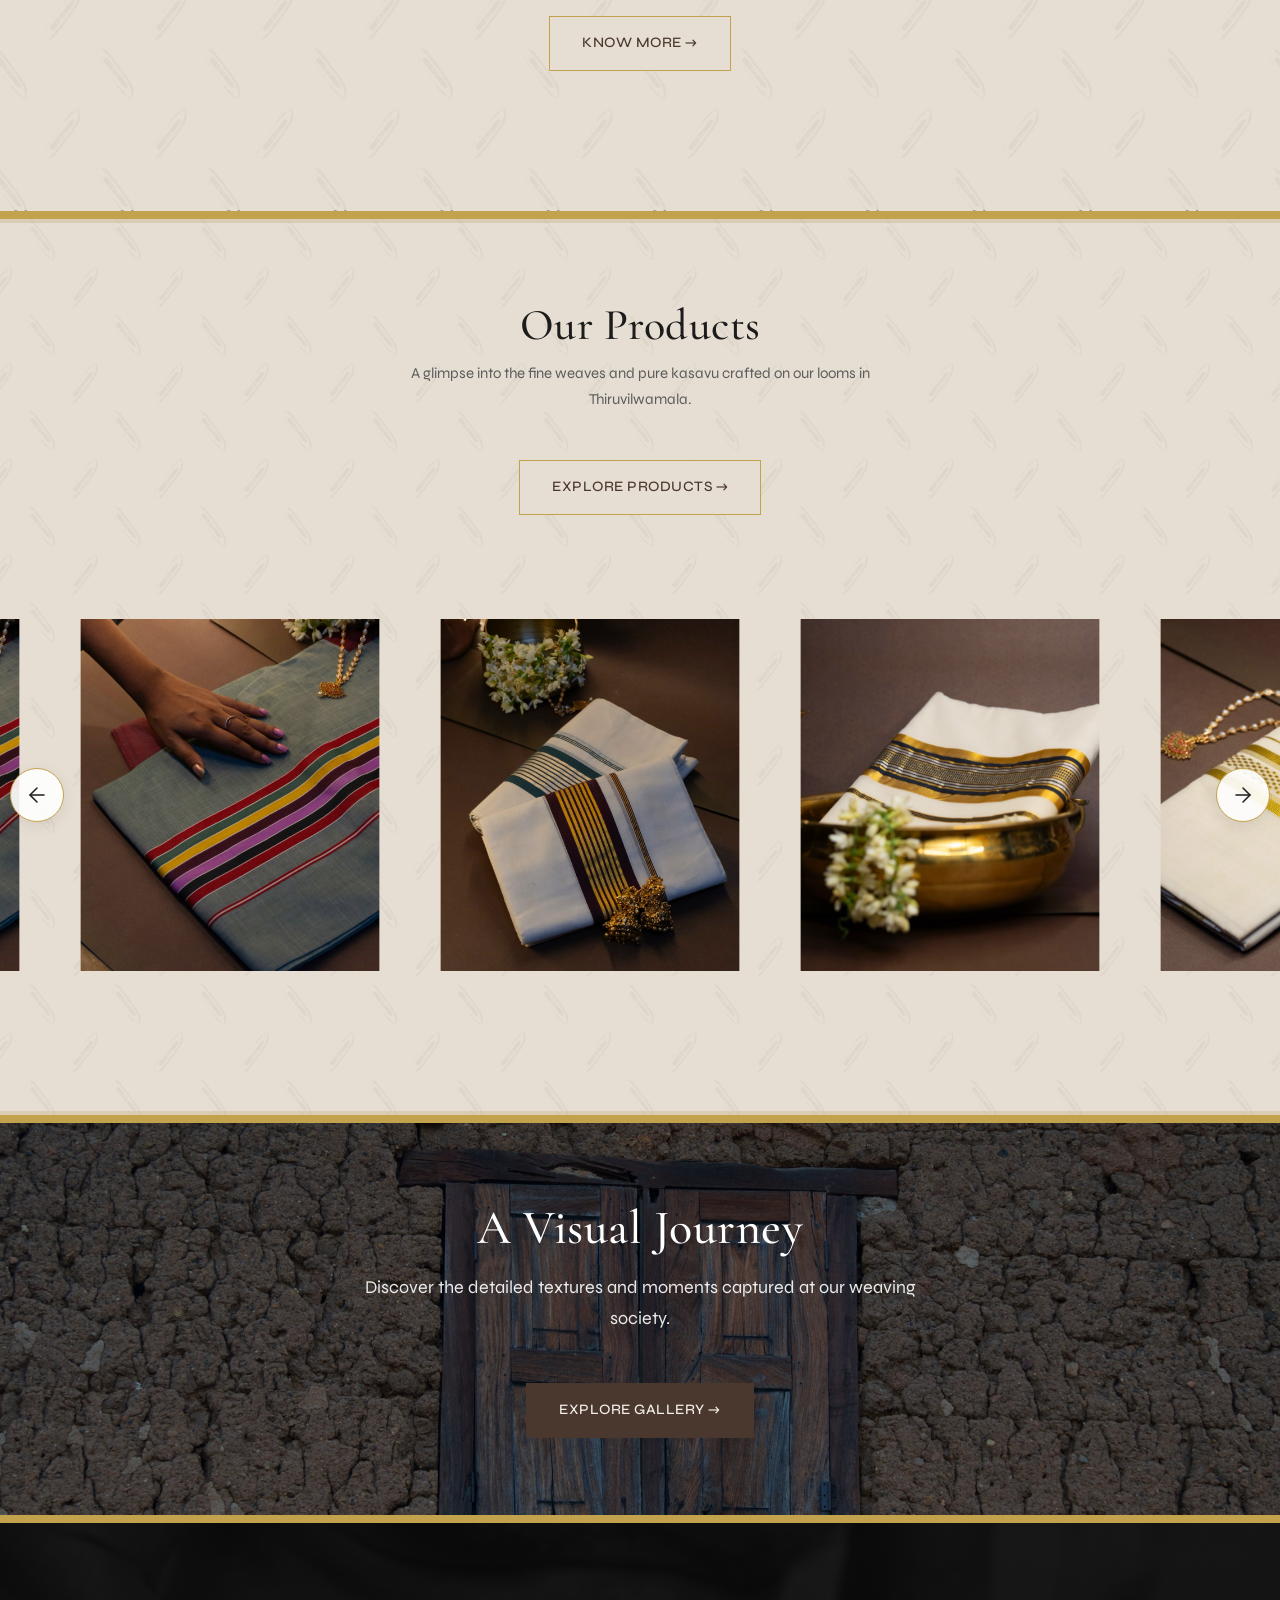
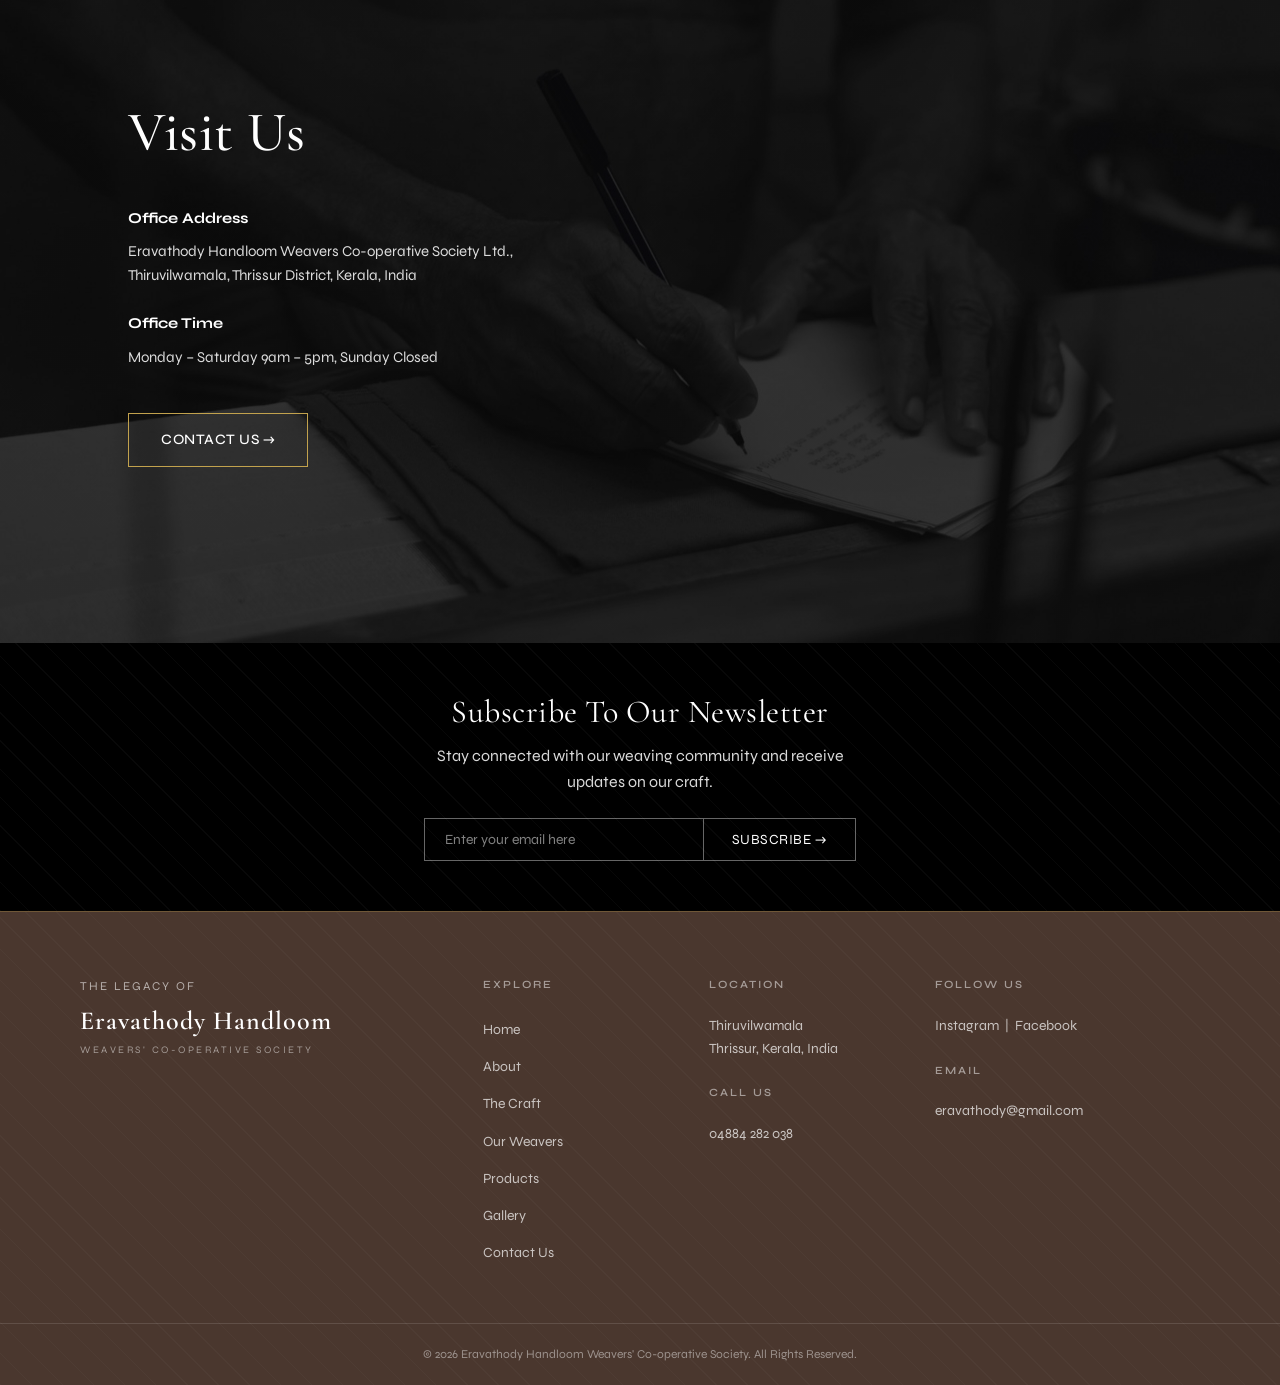
==== commit bfcdc0f3: "Update Peeli Bot icon and integrate Lightbox into Products page" ====
--- a/index.html
+++ b/index.html
@@ -389,7 +389,7 @@
         <div class="peeli-bot" id="peeliBot">
             <button class="peeli-bot__launcher" id="peeliBotToggle" type="button" aria-controls="peeliBotPanel"
                 aria-expanded="false">
-                <img loading="lazy" src="homepage/peeli-bot.svg" alt="Peacock mascot for Peeli Bot" class="peeli-bot__mascot">
+                <img loading="lazy" src="peeliboticon.jpg" alt="Peacock mascot for Peeli Bot" class="peeli-bot__mascot">
                 <span class="peeli-bot__copy">
                     <span class="peeli-bot__label">Tap for</span>
                     <span class="peeli-bot__name">Peeli Bot</span>
--- a/chatbot.css
+++ b/chatbot.css
@@ -35,6 +35,8 @@
     height: 44px;
     flex: 0 0 44px;
     display: block;
+    border-radius: 50%;
+    object-fit: cover;
 }
 
 .peeli-bot__copy {
